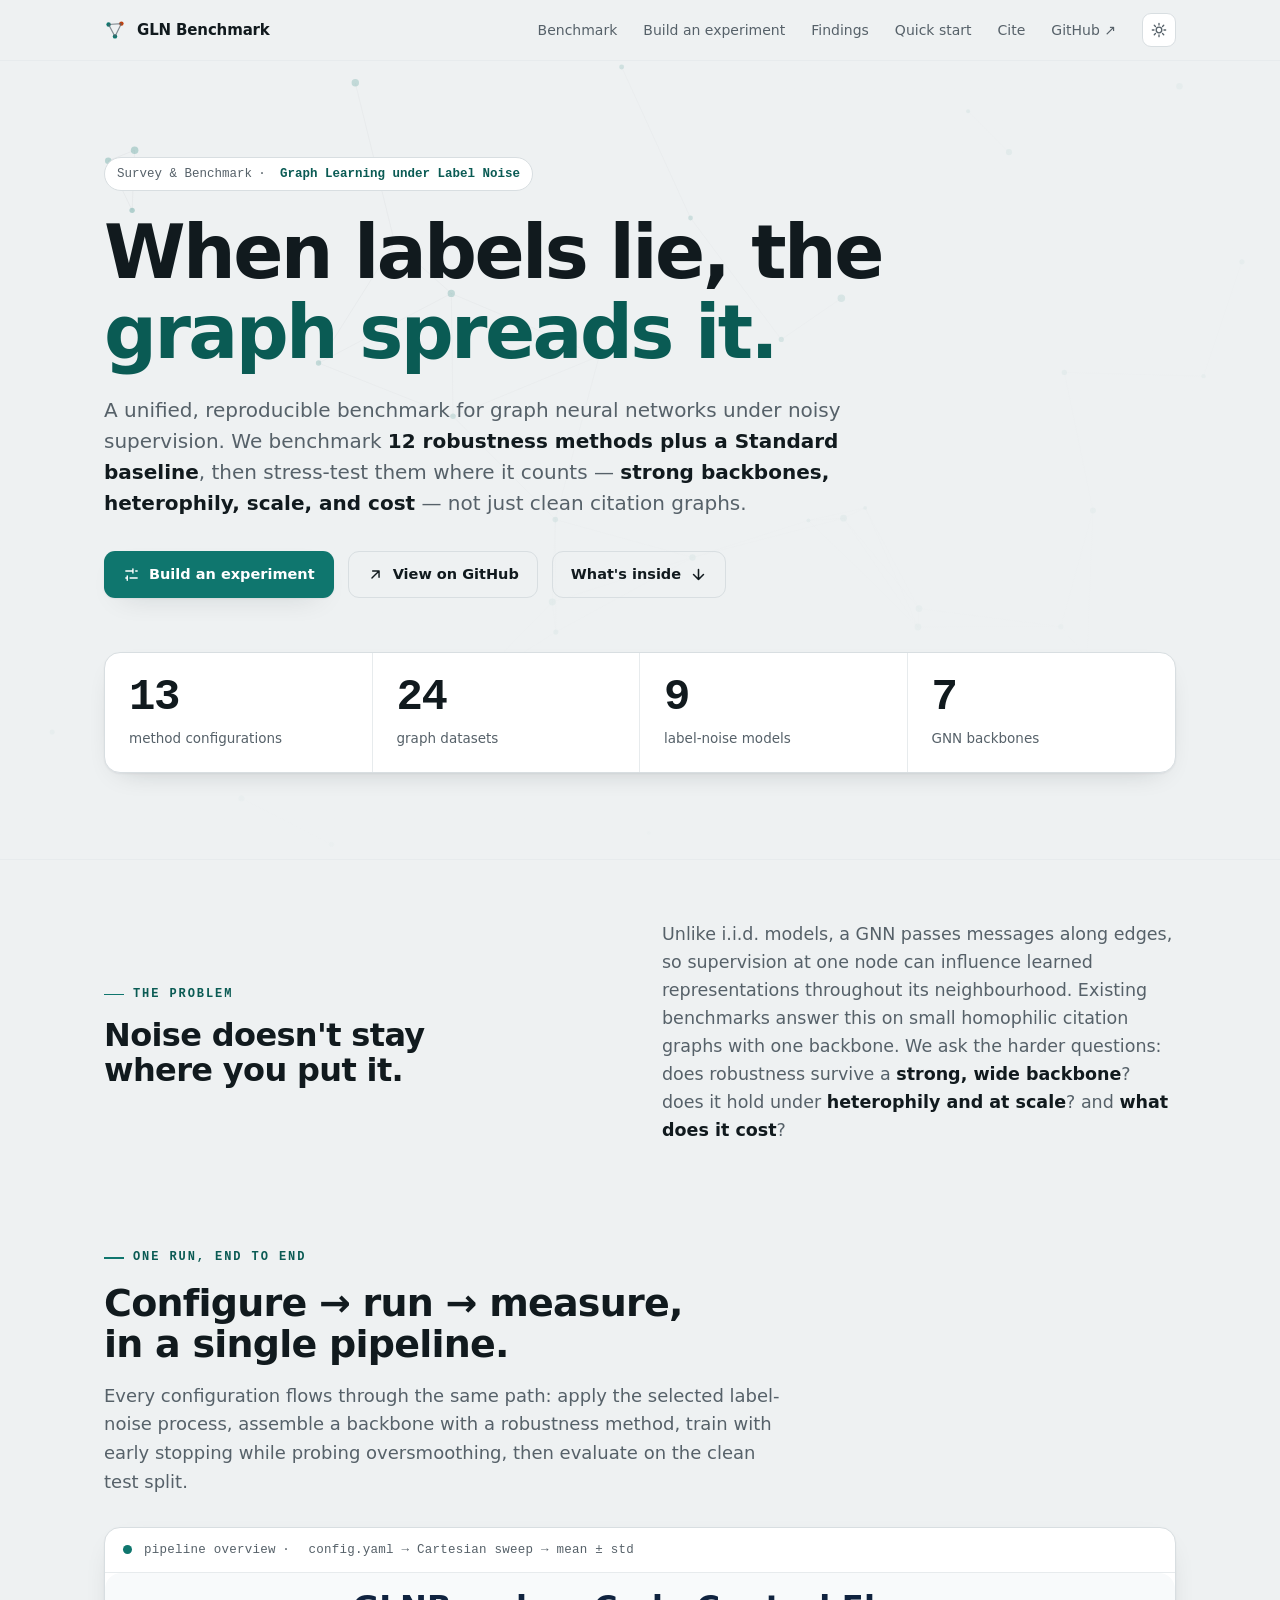
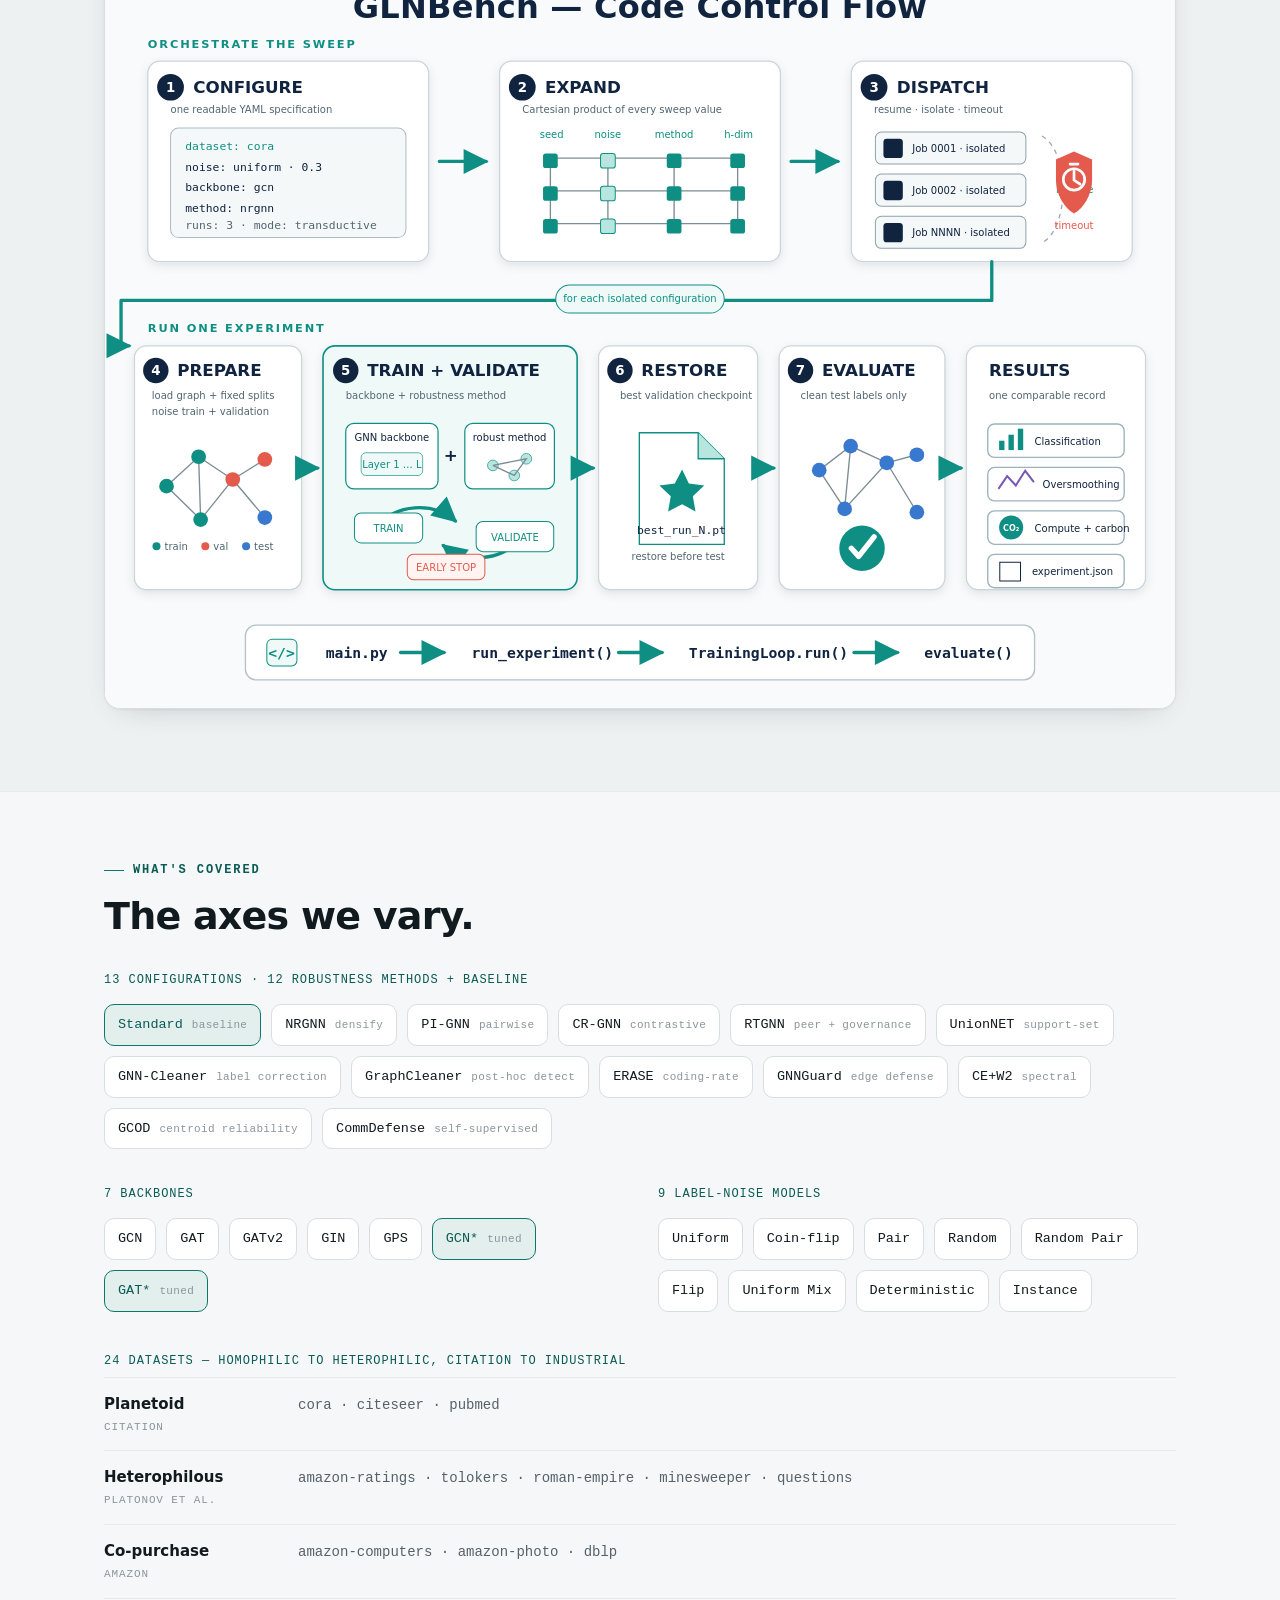
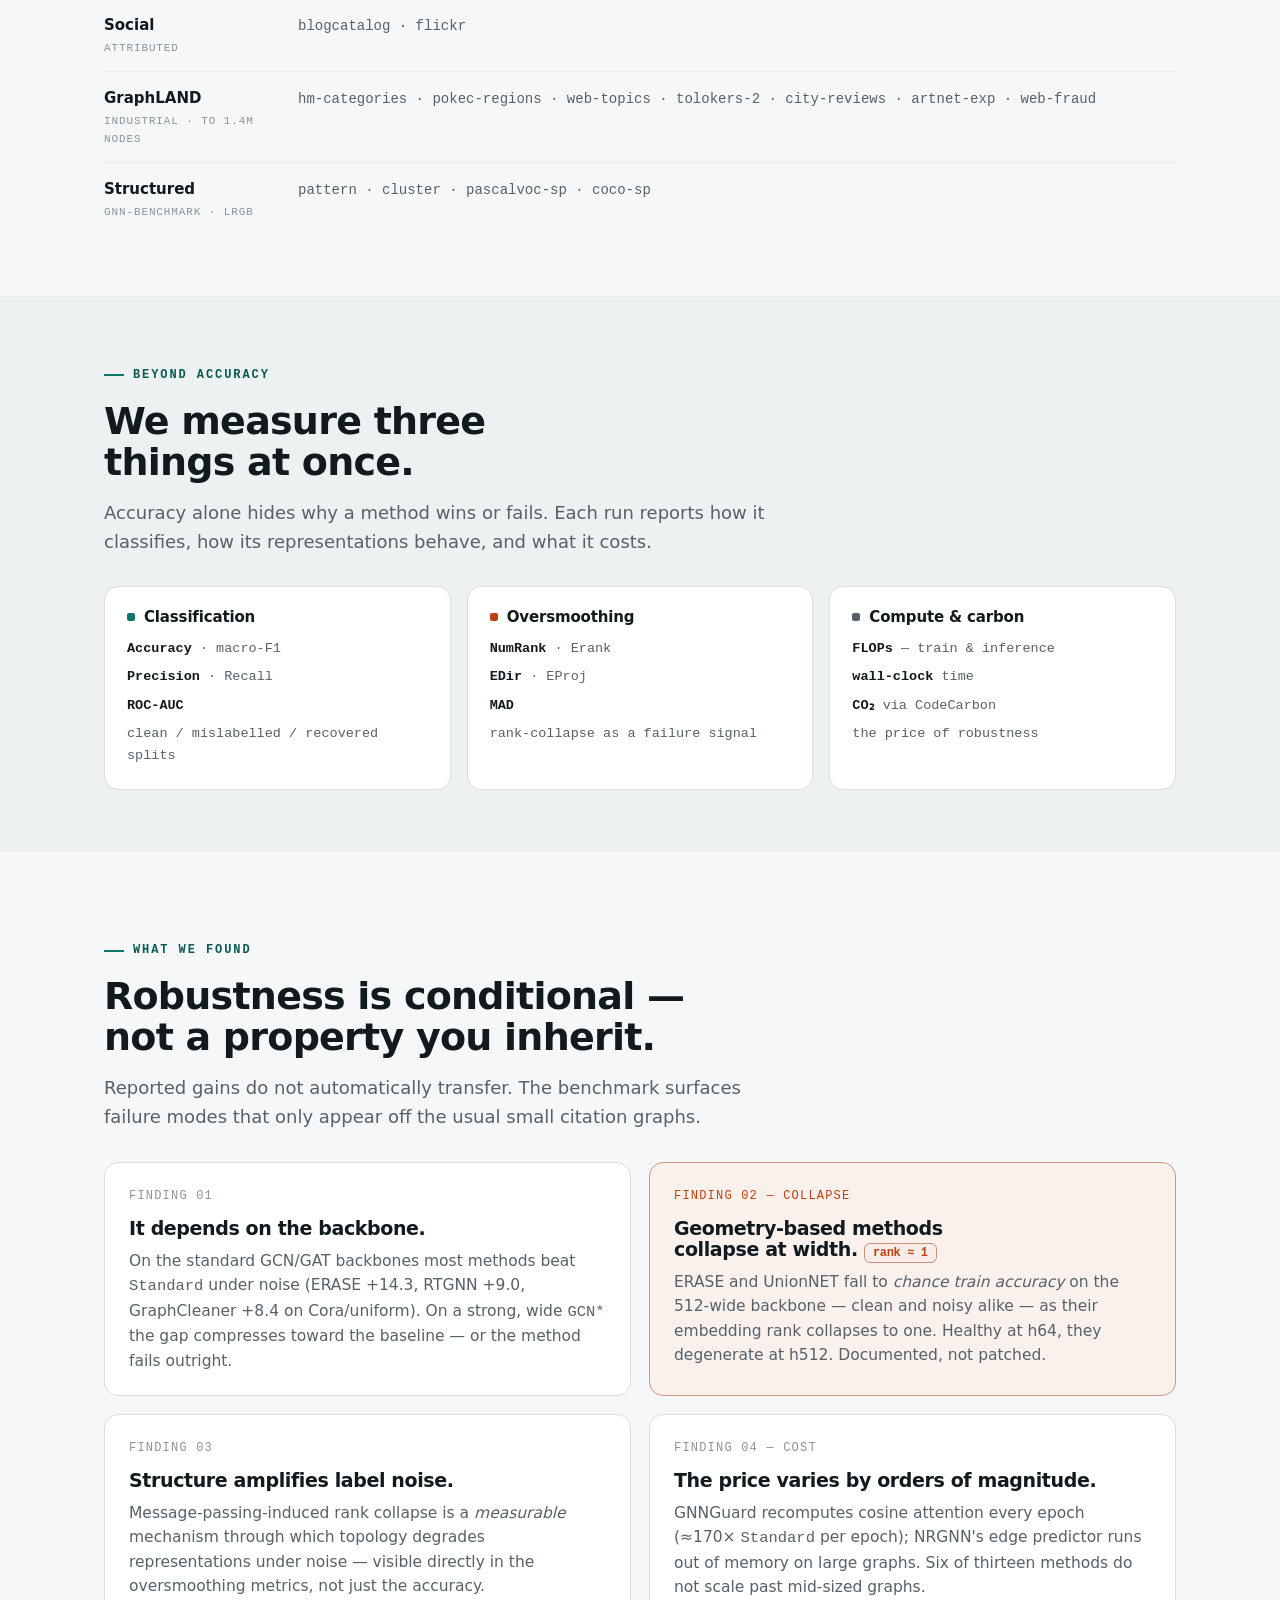
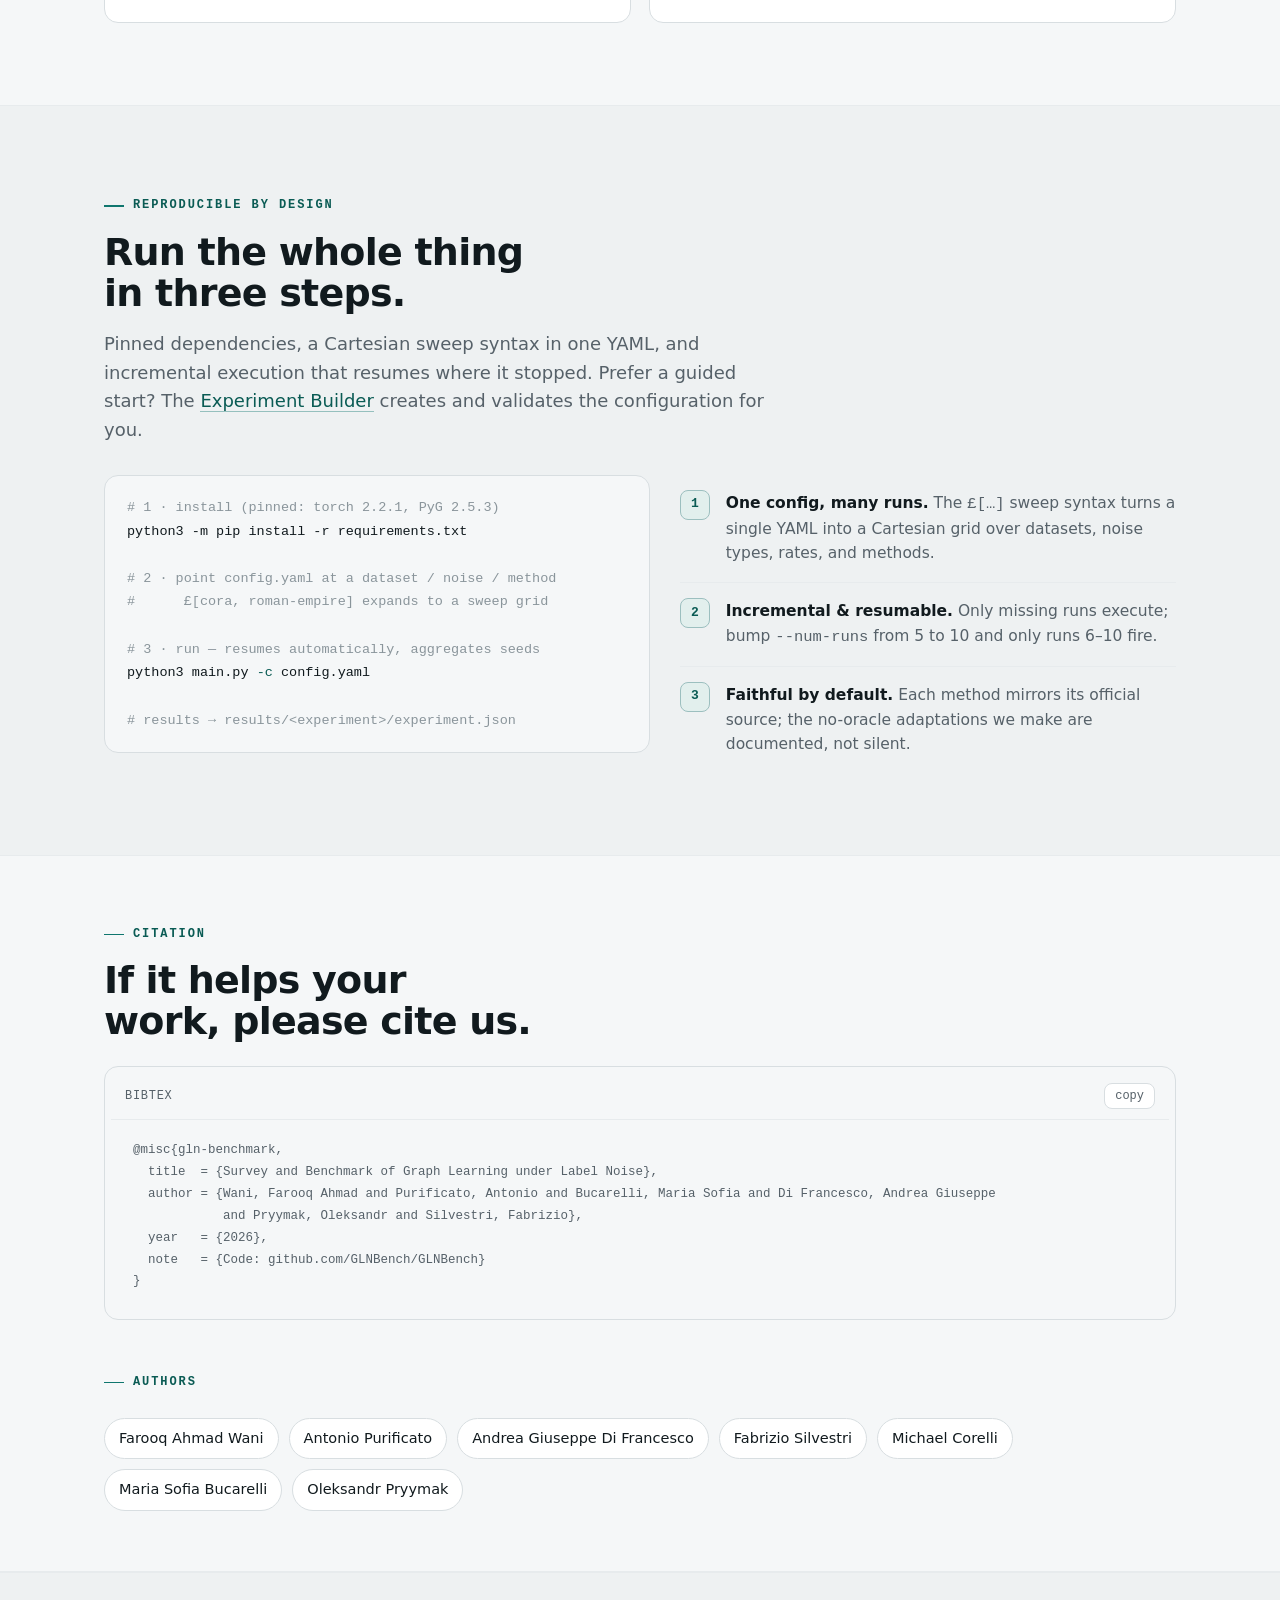
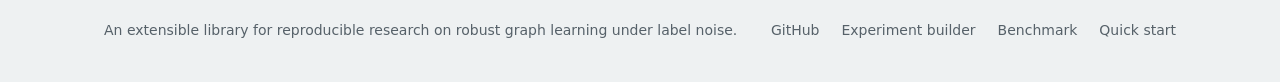
==== index.html @ 908957ce "Update BibTeX entry in citation section Removed some authors from the BibTeX entry in the citation." ====
<!doctype html>
<html lang="en">
<head>
<meta charset="utf-8">
<meta name="viewport" content="width=device-width, initial-scale=1">
<title>Benchmarking GNN Robustness under Label Noise</title>
<meta name="description" content="A unified benchmark of 13 method configurations across 24 datasets, 9 label-noise models, and 7 GNN backbones — measuring accuracy, oversmoothing, and compute.">
<meta name="referrer" content="no-referrer">
<meta http-equiv="Content-Security-Policy" content="default-src 'self'; img-src 'self' data:; style-src 'self' 'unsafe-inline'; script-src 'self' 'unsafe-inline'; connect-src 'none'; object-src 'none'; base-uri 'none'; form-action 'none'">
<meta property="og:type" content="website">
<meta property="og:title" content="Benchmarking GNN Robustness under Label Noise">
<meta property="og:description" content="A reproducible benchmark of 12 robustness methods plus a Standard baseline across 24 graph datasets, 9 label-noise models, and 7 GNN backbones.">
<style>
  :root{
    --paper:#eef1f2; --panel:#ffffff; --panel-2:#f5f7f8;
    --ink:#111a1e; --muted:#566169; --faint:#8a959b;
    --line:#d8dee1; --line-2:#e7ebed;
    --accent:#0f766e; --accent-ink:#0a5b54; --accent-wash:#e2efed;
    --collapse:#c0410f; --collapse-wash:#f6e6df;
    --shadow:0 1px 2px rgba(17,26,30,.05), 0 10px 30px -18px rgba(17,26,30,.30);
    --font-sans:system-ui,-apple-system,"Segoe UI",Roboto,Helvetica,Arial,sans-serif;
    --font-mono:ui-monospace,"SF Mono","JetBrains Mono","Cascadia Code",Menlo,Consolas,monospace;
    --wrap:1120px;
    color-scheme:light;
  }
  @media (prefers-color-scheme:dark){
    :root{
      --paper:#0a0f12; --panel:#111a1e; --panel-2:#0e161a;
      --ink:#e7eef1; --muted:#9aa7ad; --faint:#67757c;
      --line:#233036; --line-2:#1a252a;
      --accent:#31c4b3; --accent-ink:#5fd6c8; --accent-wash:#0f2a29;
      --collapse:#f0703a; --collapse-wash:#2c1710;
      --shadow:0 1px 2px rgba(0,0,0,.4), 0 18px 40px -22px rgba(0,0,0,.7);
      color-scheme:dark;
    }
  }
  :root[data-theme="light"]{
    --paper:#eef1f2; --panel:#ffffff; --panel-2:#f5f7f8;
    --ink:#111a1e; --muted:#566169; --faint:#8a959b;
    --line:#d8dee1; --line-2:#e7ebed;
    --accent:#0f766e; --accent-ink:#0a5b54; --accent-wash:#e2efed;
    --collapse:#c0410f; --collapse-wash:#f6e6df;
    --shadow:0 1px 2px rgba(17,26,30,.05), 0 10px 30px -18px rgba(17,26,30,.30);
    color-scheme:light;
  }
  :root[data-theme="dark"]{
    --paper:#0a0f12; --panel:#111a1e; --panel-2:#0e161a;
    --ink:#e7eef1; --muted:#9aa7ad; --faint:#67757c;
    --line:#233036; --line-2:#1a252a;
    --accent:#31c4b3; --accent-ink:#5fd6c8; --accent-wash:#0f2a29;
    --collapse:#f0703a; --collapse-wash:#2c1710;
    --shadow:0 1px 2px rgba(0,0,0,.4), 0 18px 40px -22px rgba(0,0,0,.7);
    color-scheme:dark;
  }

  *{box-sizing:border-box}
  html{scroll-behavior:smooth}
  body{
    margin:0; background:var(--paper); color:var(--ink);
    font-family:var(--font-sans); font-size:17px; line-height:1.6;
    -webkit-font-smoothing:antialiased; text-rendering:optimizeLegibility;
  }
  .wrap{max-width:var(--wrap); margin-inline:auto; padding-inline:24px}
  a{color:inherit}
  h1,h2,h3{margin:0; text-wrap:balance; letter-spacing:-.02em; font-weight:750; line-height:1.08}
  p{margin:0}

  .mono{font-family:var(--font-mono); font-variant-numeric:tabular-nums}
  .eyebrow{
    font-family:var(--font-mono); font-size:12px; letter-spacing:.16em;
    text-transform:uppercase; color:var(--accent-ink); font-weight:600;
    display:inline-flex; align-items:center; gap:9px;
  }
  .eyebrow::before{content:""; width:20px; height:1.5px; background:var(--accent); display:inline-block}

  /* ---- top bar ---- */
  header.bar{
    position:sticky; top:0; z-index:40; backdrop-filter:saturate(1.4) blur(10px);
    background:color-mix(in srgb, var(--paper) 82%, transparent);
    border-bottom:1px solid var(--line-2);
  }
  .bar .row{display:flex; align-items:center; justify-content:space-between; height:60px}
  .brand{display:flex; align-items:center; gap:11px; font-weight:700; letter-spacing:-.01em; font-size:15px}
  a.brand{text-decoration:none}
  .brand .glyph{width:22px; height:22px; flex:none}
  .navlinks{display:flex; gap:26px; align-items:center}
  .navlinks a{font-size:14px; color:var(--muted); text-decoration:none; transition:color .15s}
  .navlinks a:hover{color:var(--ink)}
  .toolbtn{
    appearance:none; border:1px solid var(--line); background:var(--panel); color:var(--muted);
    width:34px; height:34px; border-radius:9px; cursor:pointer; display:grid; place-items:center;
    transition:.15s;
  }
  .toolbtn:hover{color:var(--ink); border-color:var(--accent)}
  @media (max-width:760px){ .navlinks a:not(.gh){display:none} }

  .btn{
    display:inline-flex; align-items:center; gap:9px; text-decoration:none; cursor:pointer;
    font-size:14.5px; font-weight:600; padding:11px 18px; border-radius:11px; border:1px solid transparent;
    transition:transform .12s ease, box-shadow .15s ease, background .15s, border-color .15s;
  }
  .btn svg{width:17px; height:17px}
  .btn-primary{background:var(--accent); color:#fff; box-shadow:var(--shadow)}
  :root[data-theme="dark"] .btn-primary{color:#04100e}
  @media (prefers-color-scheme:dark){ .btn-primary{color:#04100e} }
  .btn-primary:hover{transform:translateY(-1px)}
  .btn-ghost{background:transparent; color:var(--ink); border-color:var(--line)}
  .btn-ghost:hover{border-color:var(--accent); color:var(--accent-ink)}

  /* ---- hero ---- */
  .hero{position:relative; overflow:hidden; border-bottom:1px solid var(--line-2)}
  #net{position:absolute; inset:0; width:100%; height:100%; z-index:0}
  .hero::after{ /* fade the graph behind text */
    content:""; position:absolute; inset:0; z-index:1; pointer-events:none;
    background:
      radial-gradient(120% 90% at 15% 20%, color-mix(in srgb,var(--paper) 30%, transparent) 0%, color-mix(in srgb,var(--paper) 88%, transparent) 55%, var(--paper) 100%);
  }
  .hero .wrap{position:relative; z-index:2; padding-top:96px; padding-bottom:86px}
  .tagpill{
    display:inline-flex; align-items:center; gap:8px; font-family:var(--font-mono); font-size:12.5px;
    color:var(--muted); background:var(--panel); border:1px solid var(--line); padding:6px 12px; border-radius:999px;
  }
  .tagpill b{color:var(--accent-ink); font-weight:600}
  h1.title{
    font-size:clamp(38px,6.4vw,74px); font-weight:800; letter-spacing:-.035em; margin:22px 0 0;
    max-width:16ch;
  }
  h1.title .u{color:var(--accent-ink)}
  .lede{margin-top:22px; font-size:clamp(17px,2.1vw,20px); color:var(--muted); max-width:60ch; line-height:1.55}
  .lede b{color:var(--ink); font-weight:600}
  .cta{display:flex; gap:14px; margin-top:32px; flex-wrap:wrap}

  /* ---- stat strip ---- */
  .stats{
    margin-top:54px; display:grid; grid-template-columns:repeat(4,1fr);
    border:1px solid var(--line); border-radius:16px; background:var(--panel); overflow:hidden;
    box-shadow:var(--shadow);
  }
  .stat{padding:22px 24px; border-right:1px solid var(--line-2)}
  .stat:last-child{border-right:0}
  .stat .n{font-family:var(--font-mono); font-variant-numeric:tabular-nums; font-size:clamp(30px,4vw,44px); font-weight:700; letter-spacing:-.03em; line-height:1}
  .stat .l{margin-top:9px; font-size:13.5px; color:var(--muted)}
  @media (max-width:720px){ .stats{grid-template-columns:repeat(2,1fr)} .stat:nth-child(2){border-right:0} .stat:nth-child(1),.stat:nth-child(2){border-bottom:1px solid var(--line-2)} }

  /* ---- sections ---- */
  section{padding:82px 0}
  section.tight{padding:60px 0}
  .sechead{max-width:64ch}
  .sechead h2{font-size:clamp(26px,3.4vw,38px); margin-top:16px}
  .sechead p{margin-top:16px; color:var(--muted); font-size:18px; max-width:60ch}
  .divider{height:1px; background:var(--line-2)}

  /* generic panel + grids */
  .grid{display:grid; gap:16px}
  .g-2{grid-template-columns:repeat(2,1fr)}
  .g-3{grid-template-columns:repeat(3,1fr)}
  .g-4{grid-template-columns:repeat(4,1fr)}
  @media (max-width:900px){ .g-3,.g-4{grid-template-columns:repeat(2,1fr)} }
  @media (max-width:560px){ .g-2,.g-3,.g-4{grid-template-columns:1fr} }

  .panel{background:var(--panel); border:1px solid var(--line); border-radius:14px; padding:22px}
  .panel h3{font-size:17px; letter-spacing:-.01em}
  .panel p{color:var(--muted); font-size:15px; margin-top:8px; line-height:1.55}
  .panel .kist{font-family:var(--font-mono); font-size:12px; color:var(--accent-ink); text-transform:uppercase; letter-spacing:.08em}

  /* method / token chips */
  .chips{display:flex; flex-wrap:wrap; gap:10px}
  .chip{
    font-family:var(--font-mono); font-size:13.5px; color:var(--ink);
    background:var(--panel); border:1px solid var(--line); border-radius:10px; padding:9px 13px;
    display:inline-flex; align-items:baseline; gap:9px;
  }
  .chip small{color:var(--faint); font-size:11px; letter-spacing:.03em}
  .chip.base{border-color:var(--accent); color:var(--accent-ink); background:var(--accent-wash)}

  /* pipeline figure */
  .figframe{
    margin-top:30px; border:1px solid var(--line); border-radius:16px; overflow:hidden; background:var(--panel);
    box-shadow:var(--shadow);
  }
  .figframe .cap{
    display:flex; gap:12px; align-items:center; padding:12px 18px; border-bottom:1px solid var(--line-2);
    font-family:var(--font-mono); font-size:12.5px; color:var(--muted); letter-spacing:.02em;
  }
  .figframe .dot{width:9px;height:9px;border-radius:50%;background:var(--accent);flex:none}
  .figframe .diagram-scroll{overflow-x:auto}
  .figframe picture{display:block}
  .figframe img{display:block; width:100%; height:auto; background:#fff}
  @media (max-width:760px){ .figframe .diagram-scroll picture{min-width:900px} }

  /* findings */
  .find{display:grid; grid-template-columns:repeat(2,1fr); gap:18px}
  @media (max-width:820px){ .find{grid-template-columns:1fr} }
  .finding{position:relative; background:var(--panel); border:1px solid var(--line); border-radius:14px; padding:24px 24px 22px}
  .finding .fx{font-family:var(--font-mono); font-size:12px; letter-spacing:.1em; color:var(--faint); text-transform:uppercase}
  .finding h3{margin-top:12px; font-size:19px}
  .finding p{margin-top:10px; color:var(--muted); font-size:15.5px; line-height:1.58}
  .finding.crit{border-color:color-mix(in srgb,var(--collapse) 45%, var(--line)); background:color-mix(in srgb,var(--collapse-wash) 55%, var(--panel))}
  .finding.crit .fx{color:var(--collapse)}
  .tagx{font-family:var(--font-mono); font-size:12px; color:var(--collapse); border:1px solid color-mix(in srgb,var(--collapse) 50%, var(--line)); padding:2px 8px; border-radius:6px; background:color-mix(in srgb,var(--collapse-wash) 40%, transparent)}

  /* datasets table-ish */
  .dsrow{display:grid; grid-template-columns:180px 1fr; gap:14px; padding:14px 0; border-top:1px solid var(--line-2); align-items:baseline}
  .dsrow:first-child{border-top:0}
  .dsrow .fam{font-weight:650; font-size:15px}
  .dsrow .fam span{display:block; font-family:var(--font-mono); font-size:11px; color:var(--faint); text-transform:uppercase; letter-spacing:.08em; margin-top:3px; font-weight:400}
  @media (max-width:620px){ .dsrow{grid-template-columns:1fr; gap:8px} }

  /* code / quick start */
  .startgrid{display:grid; grid-template-columns:1.1fr 1fr; gap:30px; align-items:start}
  @media (max-width:860px){ .startgrid{grid-template-columns:1fr} }
  pre{
    margin:0; background:var(--panel-2); border:1px solid var(--line); border-radius:14px; padding:20px 22px;
    overflow-x:auto; font-family:var(--font-mono); font-size:13.5px; line-height:1.75; color:var(--ink);
  }
  pre .c{color:var(--faint)}
  pre .p{color:var(--accent-ink)}
  .steps{list-style:none; margin:0; padding:0; counter-reset:s}
  .steps li{counter-increment:s; padding:16px 0 16px 46px; position:relative; border-top:1px solid var(--line-2); color:var(--muted); font-size:15.5px}
  .steps li:first-child{border-top:0}
  .steps li b{color:var(--ink); font-weight:650}
  .steps li::before{
    content:counter(s); position:absolute; left:0; top:15px; width:28px; height:28px; border-radius:8px;
    display:grid; place-items:center; font-family:var(--font-mono); font-size:13px; font-weight:600;
    color:var(--accent-ink); background:var(--accent-wash); border:1px solid color-mix(in srgb,var(--accent) 30%, var(--line));
  }

  /* metrics columns */
  .metcol h3{font-size:15px; display:flex; align-items:center; gap:9px}
  .metcol h3::before{content:""; width:8px; height:8px; border-radius:2px; background:var(--accent)}
  .metcol.b h3::before{background:var(--collapse)}
  .metcol.c h3::before{background:var(--muted)}
  .metcol ul{list-style:none; margin:12px 0 0; padding:0; display:flex; flex-direction:column; gap:7px}
  .metcol li{font-family:var(--font-mono); font-size:13.5px; color:var(--muted)}
  .metcol li b{color:var(--ink); font-weight:600}

  /* citation */
  .cite{background:var(--panel-2); border:1px solid var(--line); border-radius:14px; padding:6px 6px 6px 6px}
  .cite .top{display:flex; justify-content:space-between; align-items:center; padding:10px 14px}
  .cite .top span{font-family:var(--font-mono); font-size:12px; color:var(--muted); letter-spacing:.06em; text-transform:uppercase}
  .cite pre{border:0; border-top:1px solid var(--line-2); border-radius:0 0 10px 10px; background:transparent; font-size:12.5px; color:var(--muted)}
  .copybtn{appearance:none; border:1px solid var(--line); background:var(--panel); color:var(--muted); font-size:12px; font-family:var(--font-mono); padding:5px 10px; border-radius:8px; cursor:pointer}
  .copybtn:hover{color:var(--accent-ink); border-color:var(--accent)}

  /* authors + footer */
  .authors{display:flex; flex-wrap:wrap; gap:10px 10px; margin-top:26px}
  .author{font-size:14.5px; color:var(--ink); background:var(--panel); border:1px solid var(--line); padding:8px 14px; border-radius:999px}
  footer{border-top:1px solid var(--line-2); padding:46px 0; color:var(--muted); font-size:14px}
  footer .row{display:flex; justify-content:space-between; align-items:center; flex-wrap:wrap; gap:16px}
  footer a{color:var(--muted); text-decoration:none}
  footer a:hover{color:var(--accent-ink)}

  a.link{color:var(--accent-ink); text-decoration:none; border-bottom:1px solid color-mix(in srgb,var(--accent) 40%, transparent)}
  a.link:hover{border-bottom-color:var(--accent)}

  .skip-link{position:fixed; top:8px; left:8px; z-index:100; padding:9px 13px; border-radius:8px; background:var(--panel); color:var(--ink); border:1px solid var(--accent); transform:translateY(-160%)}
  .skip-link:focus{transform:translateY(0)}
  :focus-visible{outline:2px solid var(--accent); outline-offset:3px; border-radius:6px}
  @media (prefers-reduced-motion:reduce){ *{scroll-behavior:auto !important; transition-duration:.01ms !important} }
</style>
</head>
<body>

<a class="skip-link" href="#main-content">Skip to main content</a>
<header class="bar">
  <div class="wrap row">
    <a class="brand" href="#main-content" aria-label="GLN Benchmark home">
      <svg class="glyph" viewBox="0 0 24 24" fill="none" aria-hidden="true">
        <circle cx="5" cy="6" r="2.4" fill="var(--accent)"/>
        <circle cx="19" cy="5" r="2.4" fill="var(--collapse)"/>
        <circle cx="12" cy="19" r="2.4" fill="var(--accent)"/>
        <path d="M5 6 L12 19 M19 5 L12 19 M5 6 L19 5" stroke="var(--muted)" stroke-width="1.3" opacity=".7"/>
      </svg>
      GLN&nbsp;Benchmark
    </a>
    <nav class="navlinks" aria-label="Primary navigation">
      <a href="#benchmark">Benchmark</a>
      <a href="builder.html">Build an experiment</a>
      <a href="#findings">Findings</a>
      <a href="#start">Quick start</a>
      <a href="#cite">Cite</a>
      <a class="gh" href="https://github.com/GLNBench/GLNBench">GitHub&nbsp;&#8599;</a>
      <button class="toolbtn" id="themeToggle" type="button" aria-label="Toggle color theme" aria-pressed="false" title="Toggle theme">
        <svg width="16" height="16" viewBox="0 0 24 24" fill="none" stroke="currentColor" stroke-width="2" stroke-linecap="round"><circle cx="12" cy="12" r="4.2"/><path d="M12 2v2.5M12 19.5V22M2 12h2.5M19.5 12H22M4.9 4.9l1.8 1.8M17.3 17.3l1.8 1.8M19.1 4.9l-1.8 1.8M6.7 17.3l-1.8 1.8"/></svg>
      </button>
    </nav>
  </div>
</header>

<main id="main-content">
<div class="hero">
  <canvas id="net" aria-hidden="true"></canvas>
  <div class="wrap">
    <span class="tagpill">Survey&nbsp;&amp;&nbsp;Benchmark&ensp;·&ensp;<b>Graph Learning under Label Noise</b></span>
    <h1 class="title">When labels lie, the <span class="u">graph spreads it.</span></h1>
    <p class="lede">A unified, reproducible benchmark for graph neural networks under noisy supervision. We benchmark <b>12 robustness methods plus a Standard baseline</b>, then stress-test them where it counts — <b>strong backbones, heterophily, scale, and cost</b> — not just clean citation graphs.</p>
    <div class="cta">
      <a class="btn btn-primary" href="builder.html">
        <svg viewBox="0 0 24 24" fill="none" stroke="currentColor" stroke-width="2" stroke-linecap="round" stroke-linejoin="round" aria-hidden="true"><path d="M4 7h10M18 7h2M4 17h2M10 17h10M14 4v6M6 14v6"/></svg>
        Build an experiment
      </a>
      <a class="btn btn-ghost" href="https://github.com/GLNBench/GLNBench">
        <svg viewBox="0 0 24 24" fill="none" stroke="currentColor" stroke-width="2" stroke-linecap="round" stroke-linejoin="round" aria-hidden="true"><path d="M7 17 17 7M8 7h9v9"/></svg>
        View on GitHub
      </a>
      <a class="btn btn-ghost" href="#benchmark">
        What's inside
        <svg viewBox="0 0 24 24" fill="none" stroke="currentColor" stroke-width="2.2" stroke-linecap="round" stroke-linejoin="round"><path d="M12 5v14M5 12l7 7 7-7"/></svg>
      </a>
    </div>

    <div class="stats" role="list">
      <div class="stat" role="listitem"><div class="n">13</div><div class="l">method configurations</div></div>
      <div class="stat" role="listitem"><div class="n">24</div><div class="l">graph datasets</div></div>
      <div class="stat" role="listitem"><div class="n">9</div><div class="l">label-noise models</div></div>
      <div class="stat" role="listitem"><div class="n">7</div><div class="l">GNN backbones</div></div>
    </div>
  </div>
</div>

<!-- THESIS -->
<section class="tight">
  <div class="wrap">
    <div class="grid g-2" style="align-items:center; gap:44px">
      <div>
        <span class="eyebrow">The problem</span>
        <h2 style="font-size:clamp(24px,3vw,32px); margin-top:14px; max-width:16ch">Noise doesn't stay where you put it.</h2>
      </div>
      <p style="color:var(--muted); font-size:17.5px; line-height:1.6">
        Unlike i.i.d. models, a GNN passes messages along edges, so supervision at one node can influence learned representations throughout its neighbourhood. Existing benchmarks answer this on small homophilic citation graphs with one backbone. We ask the harder questions: does robustness survive a <b style="color:var(--ink)">strong, wide backbone</b>? does it hold under <b style="color:var(--ink)">heterophily and at scale</b>? and <b style="color:var(--ink)">what does it cost</b>?
      </p>
    </div>
  </div>
</section>

<!-- PIPELINE -->
<section id="benchmark" style="padding-top:36px">
  <div class="wrap">
    <span class="eyebrow">One run, end to end</span>
    <div class="sechead"><h2>Configure → run → measure, in a single pipeline.</h2>
    <p>Every configuration flows through the same path: apply the selected label-noise process, assemble a backbone with a robustness method, train with early stopping while probing oversmoothing, then evaluate on the clean test split.</p></div>
    <div class="figframe">
      <div class="cap"><span class="dot"></span> pipeline overview&ensp;·&ensp;<span class="mono">config.yaml → Cartesian sweep → mean ± std</span></div>
      <div class="diagram-scroll" role="region" aria-label="Scrollable pipeline diagram" tabindex="0">
        <picture>
          <source srcset="teaser-control-flow.svg" type="image/svg+xml">
          <img src="teaser-control-flow.webp" width="1600" height="1100" loading="lazy" decoding="async" alt="GLNBench two-row code control flow: config.yaml expands into isolated runs; each run loads graph splits, adds train and validation label noise, combines a GNN backbone with a robustness method, trains with validation and early stopping, restores the best checkpoint, evaluates on clean test labels, and writes classification, oversmoothing, compute, carbon, and JSON results.">
        </picture>
      </div>
    </div>
  </div>
</section>

<!-- WHAT'S BENCHMARKED -->
<section class="tight" style="background:var(--panel-2); border-block:1px solid var(--line-2)">
  <div class="wrap">
    <span class="eyebrow">What's covered</span>
    <div class="sechead"><h2>The axes we vary.</h2></div>

    <div style="margin-top:34px"><div class="kist" style="font-family:var(--font-mono);font-size:12px;letter-spacing:.08em;text-transform:uppercase;color:var(--accent-ink);margin-bottom:14px">13 configurations · 12 robustness methods + baseline</div>
    <div class="chips">
      <span class="chip base">Standard <small>baseline</small></span>
      <span class="chip">NRGNN <small>densify</small></span>
      <span class="chip">PI-GNN <small>pairwise</small></span>
      <span class="chip">CR-GNN <small>contrastive</small></span>
      <span class="chip">RTGNN <small>peer + governance</small></span>
      <span class="chip">UnionNET <small>support-set</small></span>
      <span class="chip">GNN-Cleaner <small>label correction</small></span>
      <span class="chip">GraphCleaner <small>post-hoc detect</small></span>
      <span class="chip">ERASE <small>coding-rate</small></span>
      <span class="chip">GNNGuard <small>edge defense</small></span>
      <span class="chip">CE+W2 <small>spectral</small></span>
      <span class="chip">GCOD <small>centroid reliability</small></span>
      <span class="chip">CommDefense <small>self-supervised</small></span>
    </div></div>

    <div class="grid g-2" style="margin-top:36px; gap:36px">
      <div><div class="kist" style="font-family:var(--font-mono);font-size:12px;letter-spacing:.08em;text-transform:uppercase;color:var(--accent-ink);margin-bottom:14px">7 backbones</div>
        <div class="chips">
          <span class="chip">GCN</span><span class="chip">GAT</span><span class="chip">GATv2</span>
          <span class="chip">GIN</span><span class="chip">GPS</span>
          <span class="chip base">GCN* <small>tuned</small></span><span class="chip base">GAT* <small>tuned</small></span>
        </div>
      </div>
      <div><div class="kist" style="font-family:var(--font-mono);font-size:12px;letter-spacing:.08em;text-transform:uppercase;color:var(--accent-ink);margin-bottom:14px">9 label-noise models</div>
        <div class="chips">
          <span class="chip">Uniform</span><span class="chip">Coin-flip</span><span class="chip">Pair</span>
          <span class="chip">Random</span><span class="chip">Random&nbsp;Pair</span><span class="chip">Flip</span>
          <span class="chip">Uniform&nbsp;Mix</span><span class="chip">Deterministic</span><span class="chip">Instance</span>
        </div>
      </div>
    </div>

    <div style="margin-top:40px">
      <div class="kist" style="font-family:var(--font-mono);font-size:12px;letter-spacing:.08em;text-transform:uppercase;color:var(--accent-ink);margin-bottom:6px">24 datasets — homophilic to heterophilic, citation to industrial</div>
      <div class="dsrow"><div class="fam">Planetoid <span>citation</span></div><div class="mono" style="color:var(--muted);font-size:14px">cora · citeseer · pubmed</div></div>
      <div class="dsrow"><div class="fam">Heterophilous <span>platonov et&nbsp;al.</span></div><div class="mono" style="color:var(--muted);font-size:14px">amazon-ratings · tolokers · roman-empire · minesweeper · questions</div></div>
      <div class="dsrow"><div class="fam">Co-purchase <span>amazon</span></div><div class="mono" style="color:var(--muted);font-size:14px">amazon-computers · amazon-photo · dblp</div></div>
      <div class="dsrow"><div class="fam">Social <span>attributed</span></div><div class="mono" style="color:var(--muted);font-size:14px">blogcatalog · flickr</div></div>
      <div class="dsrow"><div class="fam">GraphLAND <span>industrial · to 1.4M nodes</span></div><div class="mono" style="color:var(--muted);font-size:14px">hm-categories · pokec-regions · web-topics · tolokers-2 · city-reviews · artnet-exp · web-fraud</div></div>
      <div class="dsrow"><div class="fam">Structured <span>gnn-benchmark · lrgb</span></div><div class="mono" style="color:var(--muted);font-size:14px">pattern · cluster · pascalvoc-sp · coco-sp</div></div>
    </div>
  </div>
</section>

<!-- METRICS -->
<section class="tight">
  <div class="wrap">
    <span class="eyebrow">Beyond accuracy</span>
    <div class="sechead"><h2>We measure three things at once.</h2>
    <p>Accuracy alone hides why a method wins or fails. Each run reports how it classifies, how its representations behave, and what it costs.</p></div>
    <div class="grid g-3" style="margin-top:30px">
      <div class="panel metcol"><h3>Classification</h3><ul>
        <li><b>Accuracy</b> · macro-F1</li><li><b>Precision</b> · Recall</li><li><b>ROC-AUC</b></li>
        <li>clean / mislabelled / recovered splits</li></ul></div>
      <div class="panel metcol b"><h3>Oversmoothing</h3><ul>
        <li><b>NumRank</b> · Erank</li><li><b>EDir</b> · EProj</li><li><b>MAD</b></li>
        <li>rank-collapse as a failure signal</li></ul></div>
      <div class="panel metcol c"><h3>Compute &amp; carbon</h3><ul>
        <li><b>FLOPs</b> — train &amp; inference</li><li><b>wall-clock</b> time</li><li><b>CO&#8322;</b> via CodeCarbon</li>
        <li>the price of robustness</li></ul></div>
    </div>
  </div>
</section>

<!-- FINDINGS -->
<section id="findings" style="background:var(--panel-2); border-block:1px solid var(--line-2)">
  <div class="wrap">
    <span class="eyebrow">What we found</span>
    <div class="sechead"><h2>Robustness is conditional — not a property you inherit.</h2>
    <p>Reported gains do not automatically transfer. The benchmark surfaces failure modes that only appear off the usual small citation graphs.</p></div>
    <div class="find" style="margin-top:30px">
      <div class="finding"><div class="fx">Finding 01</div><h3>It depends on the backbone.</h3><p>On the standard GCN/GAT backbones most methods beat <span class="mono">Standard</span> under noise (ERASE&nbsp;+14.3, RTGNN&nbsp;+9.0, GraphCleaner&nbsp;+8.4 on Cora/uniform). On a strong, wide <span class="mono">GCN*</span> the gap compresses toward the baseline — or the method fails outright.</p></div>
      <div class="finding crit"><div class="fx">Finding 02 — collapse</div><h3>Geometry-based methods collapse at width. <span class="tagx">rank&nbsp;≈&nbsp;1</span></h3><p>ERASE and UnionNET fall to <em>chance train accuracy</em> on the 512-wide backbone — clean and noisy alike — as their embedding rank collapses to one. Healthy at h64, they degenerate at h512. Documented, not patched.</p></div>
      <div class="finding"><div class="fx">Finding 03</div><h3>Structure amplifies label noise.</h3><p>Message-passing-induced rank collapse is a <em>measurable</em> mechanism through which topology degrades representations under noise — visible directly in the oversmoothing metrics, not just the accuracy.</p></div>
      <div class="finding"><div class="fx">Finding 04 — cost</div><h3>The price varies by orders of magnitude.</h3><p>GNNGuard recomputes cosine attention every epoch (&#8776;170&#215; <span class="mono">Standard</span> per epoch); NRGNN's edge predictor runs out of memory on large graphs. Six of thirteen methods do not scale past mid-sized graphs.</p></div>
    </div>
  </div>
</section>

<!-- QUICK START -->
<section id="start">
  <div class="wrap">
    <span class="eyebrow">Reproducible by design</span>
    <div class="sechead"><h2>Run the whole thing in three steps.</h2>
    <p>Pinned dependencies, a Cartesian sweep syntax in one YAML, and incremental execution that resumes where it stopped. Prefer a guided start? The <a class="link" href="builder.html">Experiment Builder</a> creates and validates the configuration for you.</p></div>
    <div class="startgrid" style="margin-top:30px">
      <div>
        <pre><span class="c"># 1 · install (pinned: torch 2.2.1, PyG 2.5.3)</span>
python3 -m pip install -r requirements.txt

<span class="c"># 2 · point config.yaml at a dataset / noise / method</span>
<span class="c">#      £[cora, roman-empire] expands to a sweep grid</span>

<span class="c"># 3 · run — resumes automatically, aggregates seeds</span>
python3 main.py <span class="p">-c</span> config.yaml

<span class="c"># results → results/&lt;experiment&gt;/experiment.json</span></pre>
      </div>
      <ol class="steps">
        <li><b>One config, many runs.</b> The <span class="mono">£[…]</span> sweep syntax turns a single YAML into a Cartesian grid over datasets, noise types, rates, and methods.</li>
        <li><b>Incremental &amp; resumable.</b> Only missing runs execute; bump <span class="mono">--num-runs</span> from 5 to 10 and only runs 6–10 fire.</li>
        <li><b>Faithful by default.</b> Each method mirrors its official source; the no-oracle adaptations we make are documented, not silent.</li>
      </ol>
    </div>
  </div>
</section>

<!-- CITE -->
<section id="cite" class="tight" style="background:var(--panel-2); border-block:1px solid var(--line-2)">
  <div class="wrap">
    <span class="eyebrow">Citation</span>
    <div class="sechead"><h2>If it helps your work, please cite us.</h2></div>
    <div class="cite" style="margin-top:24px">
      <div class="top"><span>bibtex</span><button class="copybtn" id="copyCite" type="button" aria-live="polite">copy</button></div>
      <pre id="citeText">@misc{gln-benchmark,
  title  = {Survey and Benchmark of Graph Learning under Label Noise},
  author = {Wani, Farooq Ahmad and Purificato, Antonio and Bucarelli, Maria Sofia and Di Francesco, Andrea Giuseppe
            and Pryymak, Oleksandr and Silvestri, Fabrizio},
  year   = {2026},
  note   = {Code: github.com/GLNBench/GLNBench}
}</pre>
    </div>

    <div style="margin-top:44px">
      <span class="eyebrow">Authors</span>
      <div class="authors">
        <span class="author">Farooq Ahmad Wani</span>
        <span class="author">Antonio Purificato</span>
        <span class="author">Andrea Giuseppe Di Francesco</span>
        <span class="author">Fabrizio Silvestri</span>
        <span class="author">Michael Corelli</span>
        <span class="author">Maria Sofia Bucarelli</span>
        <span class="author">Oleksandr Pryymak</span>
      </div>
    </div>
  </div>
</section>
</main>

<footer>
  <div class="wrap row">
    <div>An extensible library for reproducible research on robust graph learning under label noise.</div>
    <div style="display:flex; gap:22px">
      <a href="https://github.com/GLNBench/GLNBench">GitHub</a>
      <a href="builder.html">Experiment builder</a>
      <a href="#benchmark">Benchmark</a>
      <a href="#start">Quick start</a>
    </div>
  </div>
</footer>

<script>
(function(){
  // ---- theme toggle (respects OS, overrides both ways) ----
  var root = document.documentElement, btn = document.getElementById('themeToggle');
  try {
    var savedTheme = localStorage.getItem('glnbench-theme');
    if(savedTheme === 'light' || savedTheme === 'dark') root.setAttribute('data-theme', savedTheme);
  } catch(e) {}
  function updateThemeButton(){
    if(!btn) return;
    var dark = root.getAttribute('data-theme') === 'dark' || (!root.hasAttribute('data-theme') && matchMedia('(prefers-color-scheme:dark)').matches);
    btn.setAttribute('aria-pressed', dark ? 'true' : 'false');
    btn.setAttribute('aria-label', dark ? 'Switch to light theme' : 'Switch to dark theme');
  }
  updateThemeButton();
  btn && btn.addEventListener('click', function(){
    var cur = root.getAttribute('data-theme');
    if(!cur){ cur = matchMedia('(prefers-color-scheme:dark)').matches ? 'dark' : 'light'; }
    var next = cur === 'dark' ? 'light' : 'dark';
    root.setAttribute('data-theme', next);
    try { localStorage.setItem('glnbench-theme', next); } catch(e) {}
    updateThemeButton();
  });

  // ---- copy citation ----
  var cb = document.getElementById('copyCite');
  cb && cb.addEventListener('click', function(){
    var t = document.getElementById('citeText').innerText;
    navigator.clipboard && navigator.clipboard.writeText(t).then(function(){
      cb.textContent='copied'; setTimeout(function(){cb.textContent='copy';}, 1400);
    });
  });

  // ---- hero graph: label noise propagating through message-passing ----
  var canvas = document.getElementById('net');
  if(!canvas) return;
  var reduce = matchMedia('(prefers-reduced-motion:reduce)').matches;
  var ctx = canvas.getContext('2d'), W=0, H=0, DPR=Math.min(devicePixelRatio||1, 2);
  var nodes=[], edges=[], t=0;

  function css(v){ return getComputedStyle(root).getPropertyValue(v).trim(); }

  function build(){
    var host = canvas.parentElement;
    W = host.clientWidth; H = host.clientHeight;
    canvas.width = W*DPR; canvas.height = H*DPR; ctx.setTransform(DPR,0,0,DPR,0,0);
    nodes=[]; edges=[];
    var N = Math.max(26, Math.min(60, Math.round(W*H/26000)));
    for(var i=0;i<N;i++){
      nodes.push({ x:Math.random()*W, y:Math.random()*H,
        vx:(Math.random()-.5)*.12, vy:(Math.random()-.5)*.12,
        r:1.6+Math.random()*2.2, q:0 });
    }
    // connect near neighbours
    var R = Math.min(W,H)*0.16 + 40;
    for(var a=0;a<N;a++){ var deg=0;
      for(var b=a+1;b<N;b++){
        var dx=nodes[a].x-nodes[b].x, dy=nodes[a].y-nodes[b].y, d=Math.hypot(dx,dy);
        if(d<R && deg<4){ edges.push([a,b,d]); nodes[a].nb=(nodes[a].nb||[]); nodes[b].nb=(nodes[b].nb||[]); nodes[a].nb.push(b); nodes[b].nb.push(a); deg++; }
      }
    }
  }

  function mix(c1,c2,k){ // hex mix
    function h(c){ c=c.replace('#',''); if(c.length===3) c=c.replace(/./g,'$&$&'); return [parseInt(c.slice(0,2),16),parseInt(c.slice(2,4),16),parseInt(c.slice(4,6),16)]; }
    var A=h(c1), B=h(c2); return 'rgb('+Math.round(A[0]+(B[0]-A[0])*k)+','+Math.round(A[1]+(B[1]-A[1])*k)+','+Math.round(A[2]+(B[2]-A[2])*k)+')';
  }

  function frame(){
    t++;
    var acc=css('--accent')||'#0f766e', bad=css('--collapse')||'#c0410f', line=css('--muted')||'#889';
    ctx.clearRect(0,0,W,H);

    // inject noise at a random node periodically
    if(!reduce && t%70===0){ nodes[(Math.random()*nodes.length)|0].q = 1; }

    // propagate (message passing) + decay
    var next = nodes.map(function(n){ return n.q; });
    for(var i=0;i<nodes.length;i++){
      var n=nodes[i];
      if(n.q>0.04 && n.nb){ for(var j=0;j<n.nb.length;j++){ var m=n.nb[j]; if(next[m] < n.q*0.55) next[m]=n.q*0.55; } }
    }
    for(var k=0;k<nodes.length;k++){ nodes[k].q = Math.max(next[k]*0.955, nodes[k].q>0.04? next[k]*0.955:0); if(nodes[k].q<0.02) nodes[k].q=0; }

    // edges
    for(var e=0;e<edges.length;e++){
      var A=nodes[edges[e][0]], B=nodes[edges[e][1]], q=Math.max(A.q,B.q);
      ctx.strokeStyle = q>0.05 ? mix(line,bad, Math.min(q,1)) : line;
      ctx.globalAlpha = (q>0.05? 0.16+q*0.4 : 0.10);
      ctx.lineWidth = q>0.05? 1+q : 0.8;
      ctx.beginPath(); ctx.moveTo(A.x,A.y); ctx.lineTo(B.x,B.y); ctx.stroke();
    }
    // nodes
    for(var p=0;p<nodes.length;p++){
      var nd=nodes[p];
      if(!reduce){ nd.x+=nd.vx; nd.y+=nd.vy; if(nd.x<0||nd.x>W)nd.vx*=-1; if(nd.y<0||nd.y>H)nd.vy*=-1; }
      var col = nd.q>0.05 ? mix(acc,bad, Math.min(nd.q,1)) : acc;
      ctx.globalAlpha = nd.q>0.05 ? 0.55+nd.q*0.4 : 0.42;
      if(nd.q>0.3){ ctx.globalAlpha=0.14; ctx.fillStyle=bad; ctx.beginPath(); ctx.arc(nd.x,nd.y,nd.r+6*nd.q,0,7); ctx.fill(); ctx.globalAlpha=0.55+nd.q*0.4; }
      ctx.fillStyle=col; ctx.beginPath(); ctx.arc(nd.x,nd.y,nd.r+nd.q*1.6,0,7); ctx.fill();
    }
    ctx.globalAlpha=1;
    if(!reduce) raf=requestAnimationFrame(frame); else frame.done=true;
  }

  var raf; function start(){ cancelAnimationFrame(raf); build(); if(reduce){ frame(); } else { frame(); } }
  var rt; addEventListener('resize', function(){ clearTimeout(rt); rt=setTimeout(start, 180); });
  start();
})();
</script>
</body>
</html>
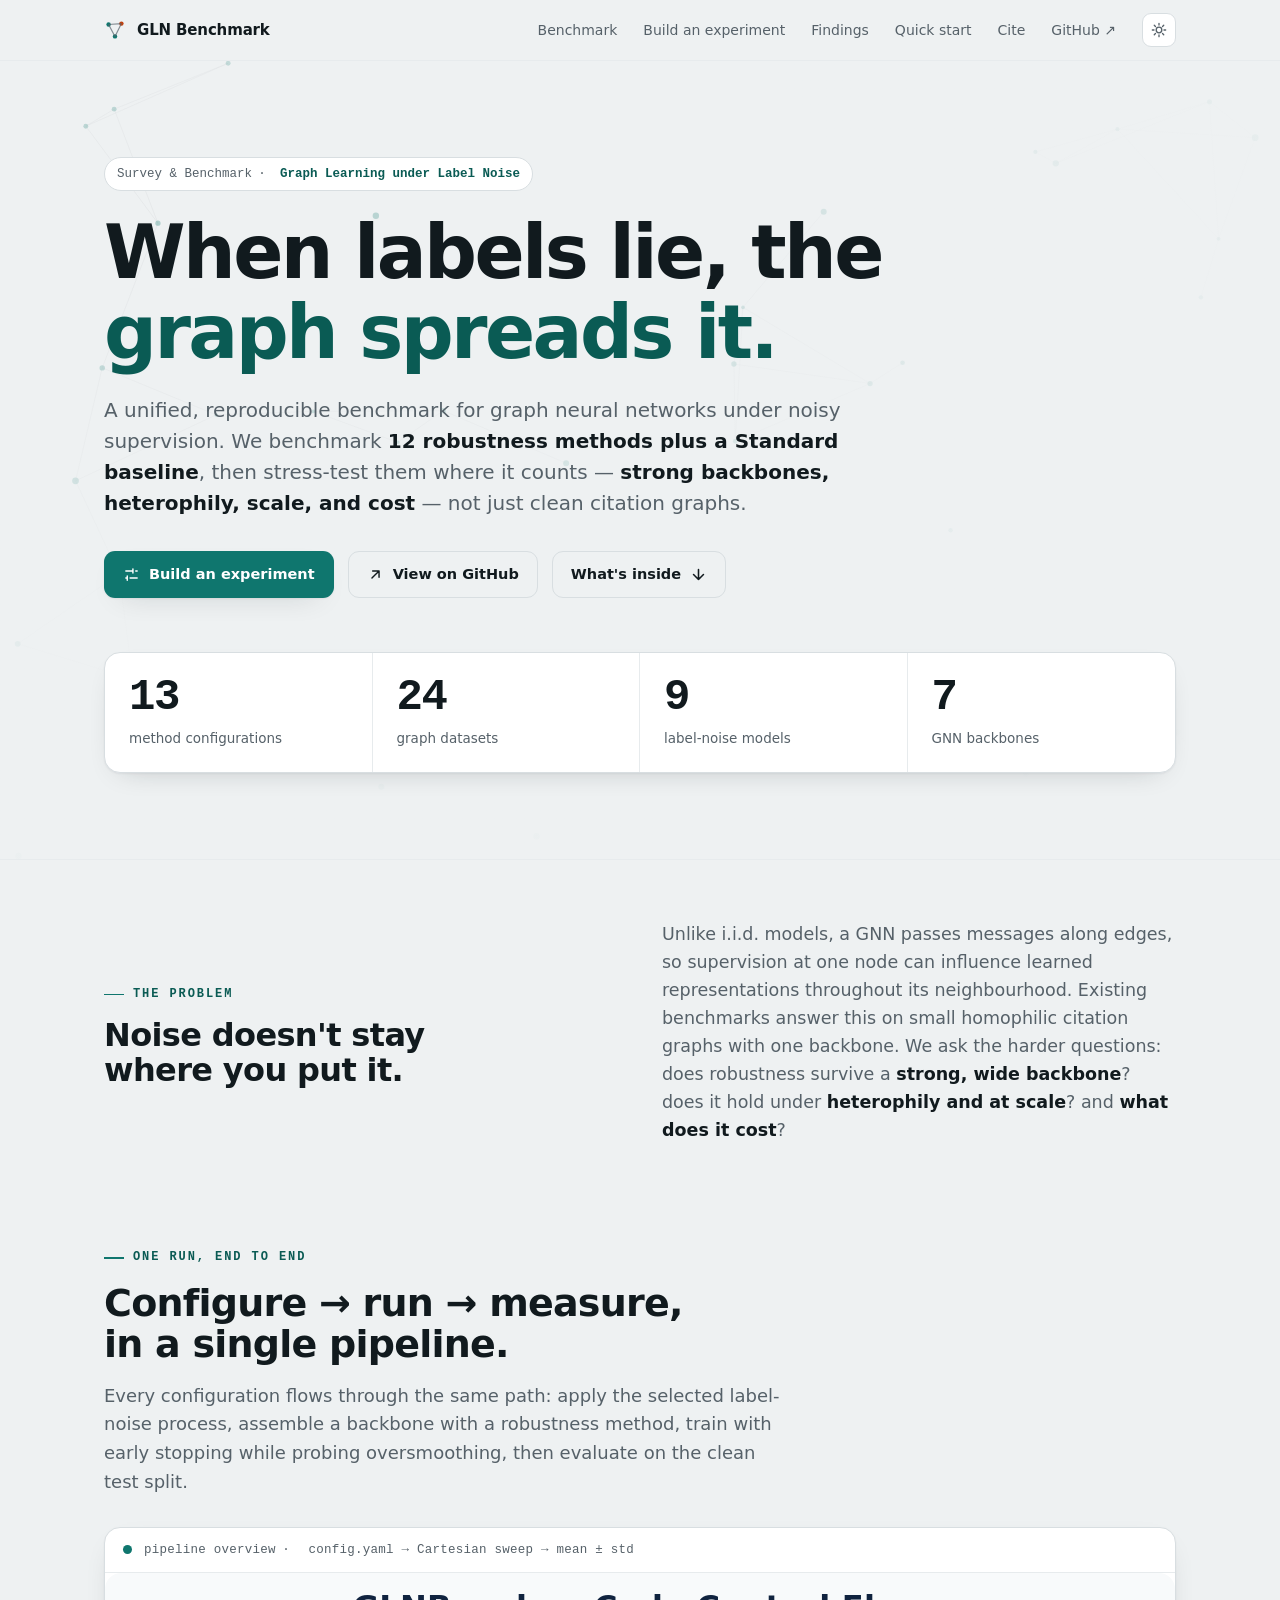
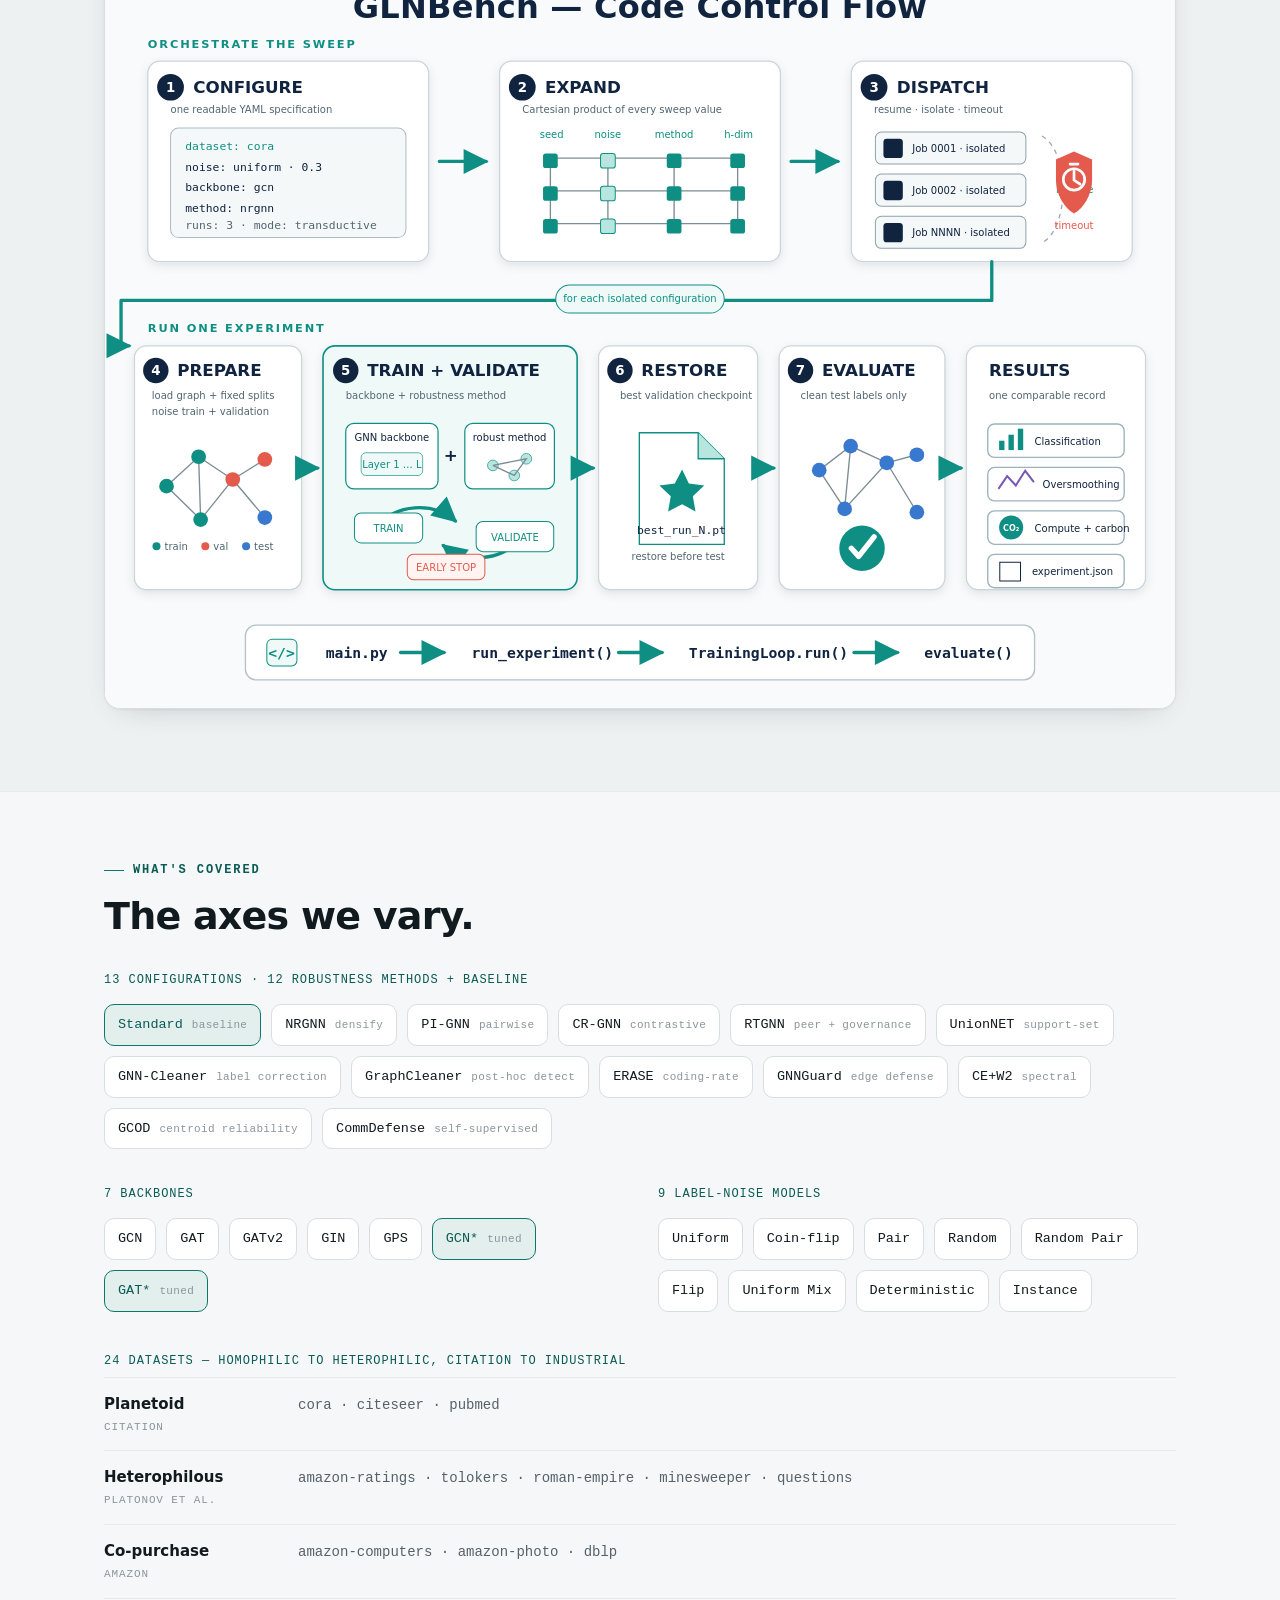
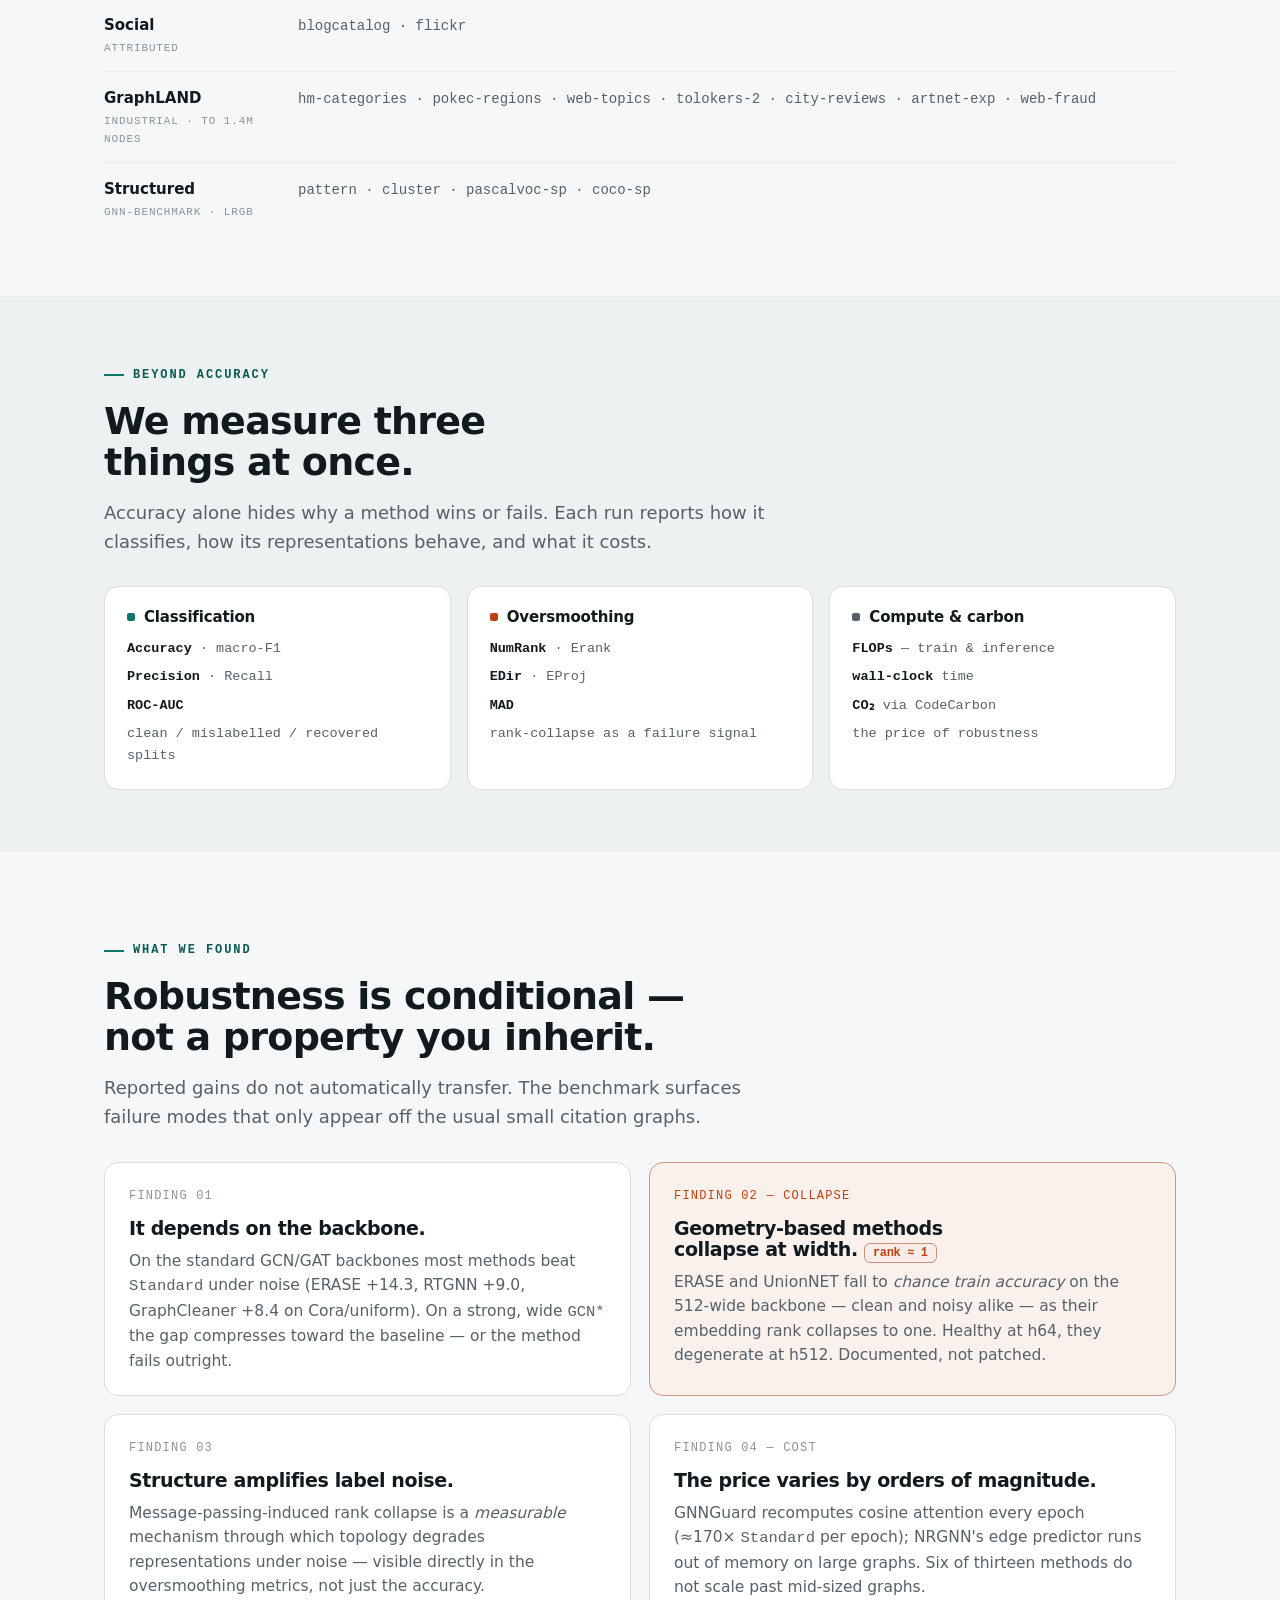
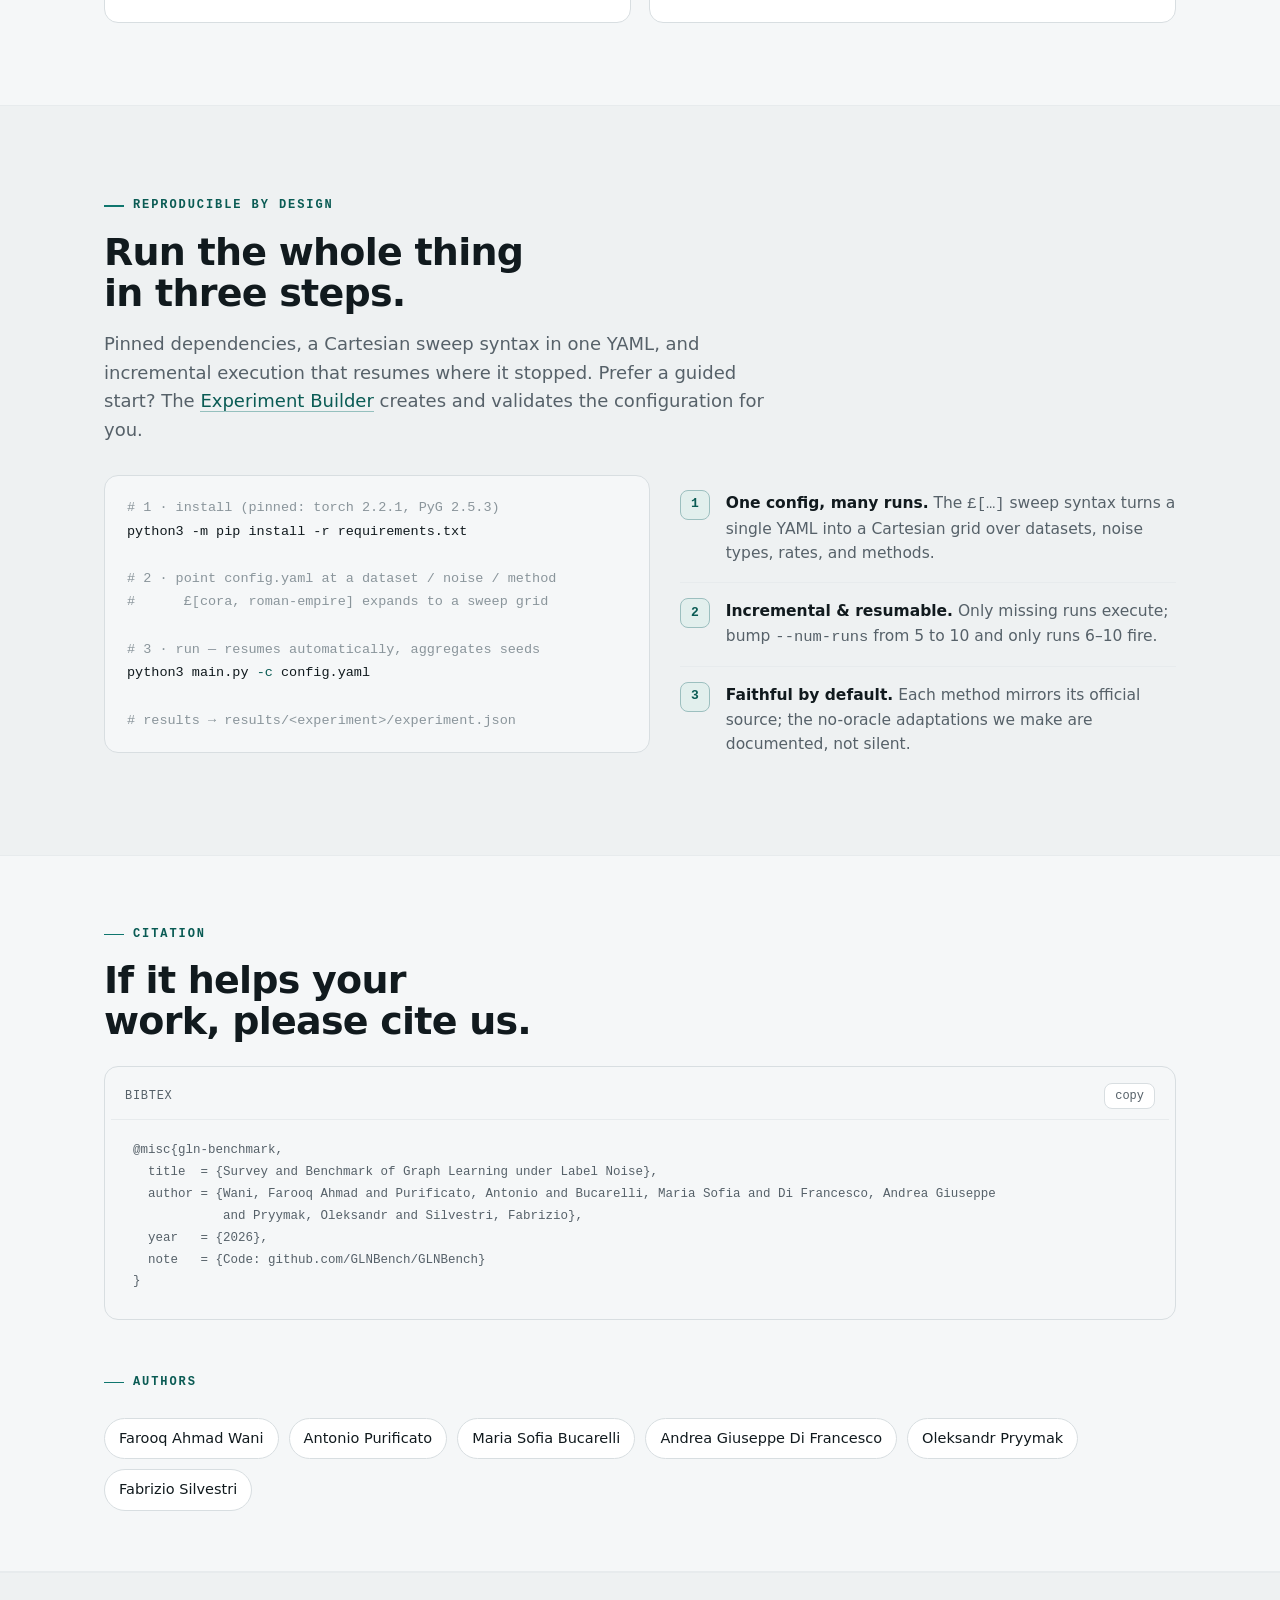
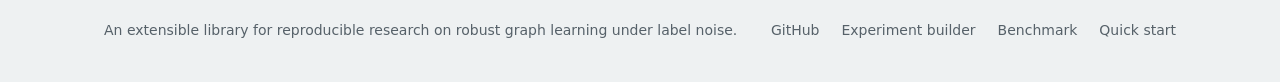
==== commit 141d7b63: "Rearrange authors in index.html Removed some authors and added them back in a different order." ====
--- a/index.html
+++ b/index.html
@@ -487,11 +487,10 @@
       <div class="authors">
         <span class="author">Farooq Ahmad Wani</span>
         <span class="author">Antonio Purificato</span>
+        <span class="author">Maria Sofia Bucarelli</span>
         <span class="author">Andrea Giuseppe Di Francesco</span>
-        <span class="author">Fabrizio Silvestri</span>
-        <span class="author">Michael Corelli</span>
-        <span class="author">Maria Sofia Bucarelli</span>
         <span class="author">Oleksandr Pryymak</span>
+        <span class="author">Fabrizio Silvestri</span>  
       </div>
     </div>
   </div>
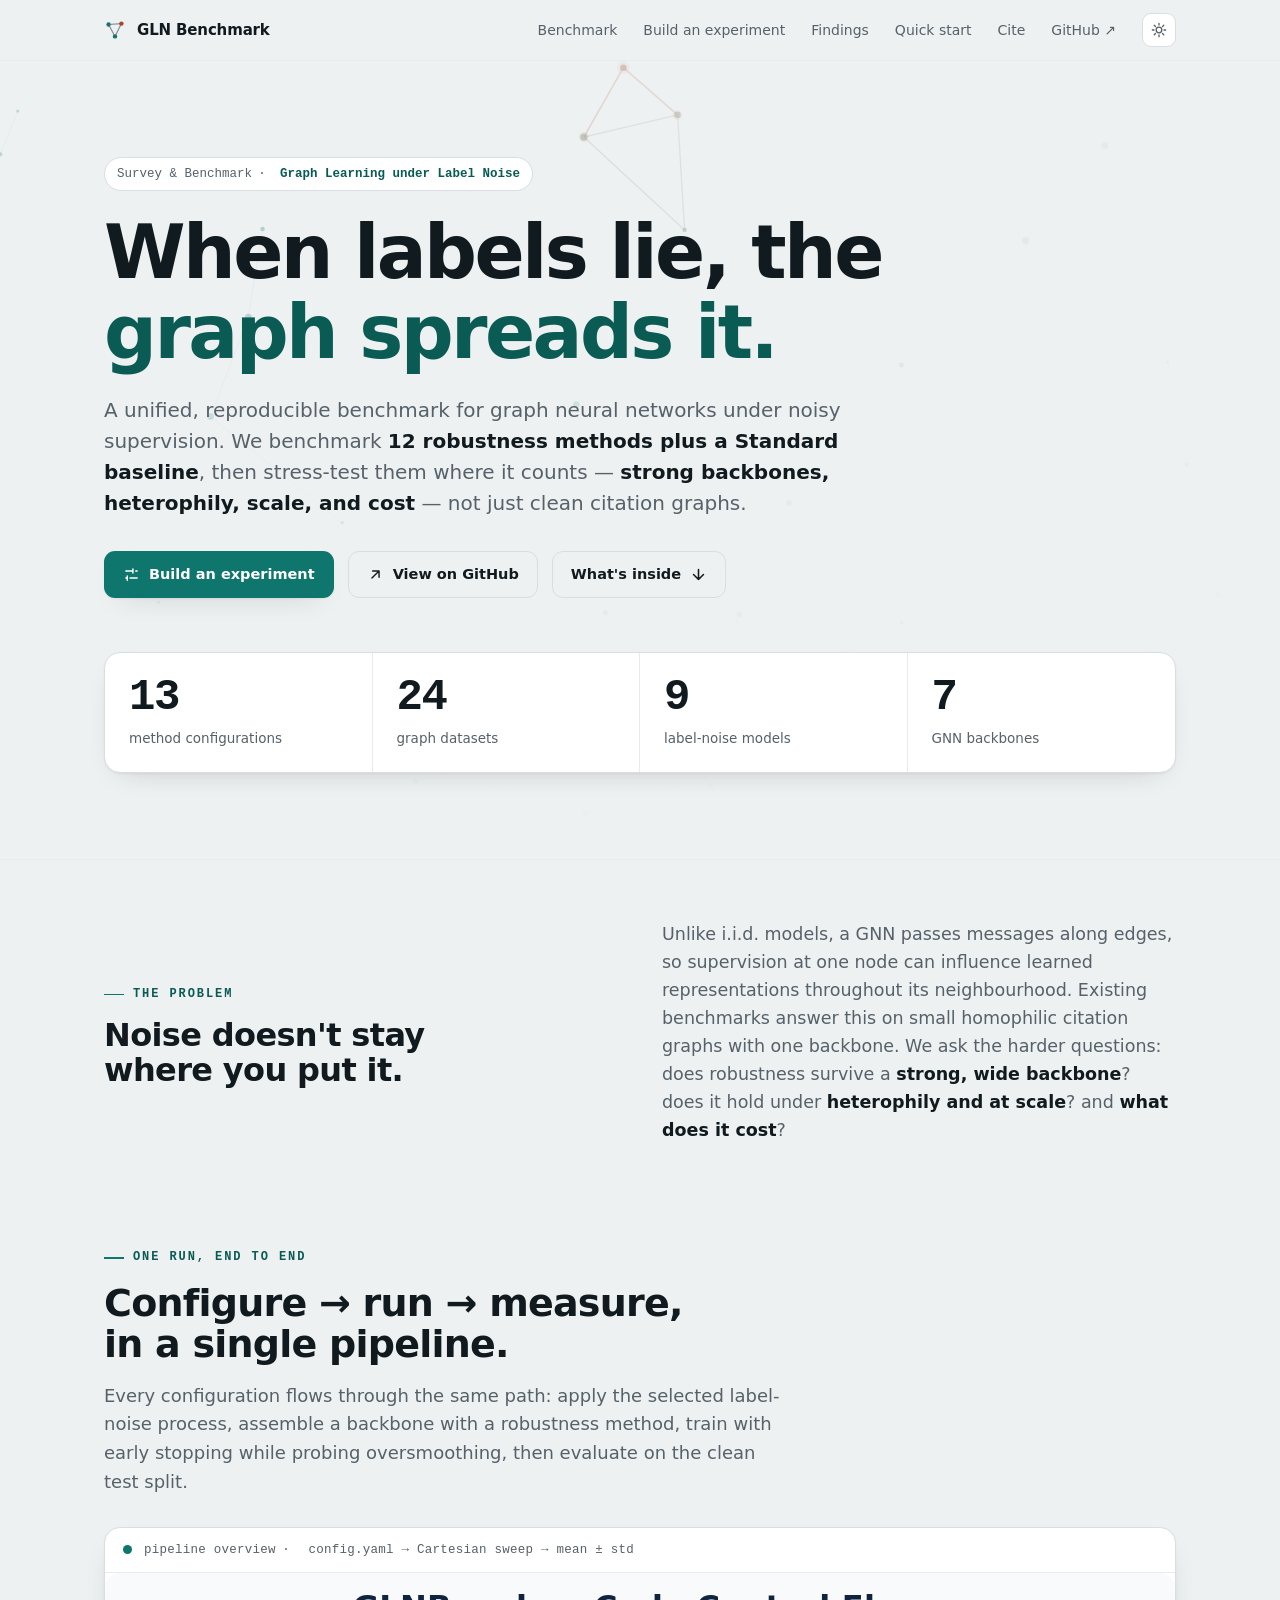
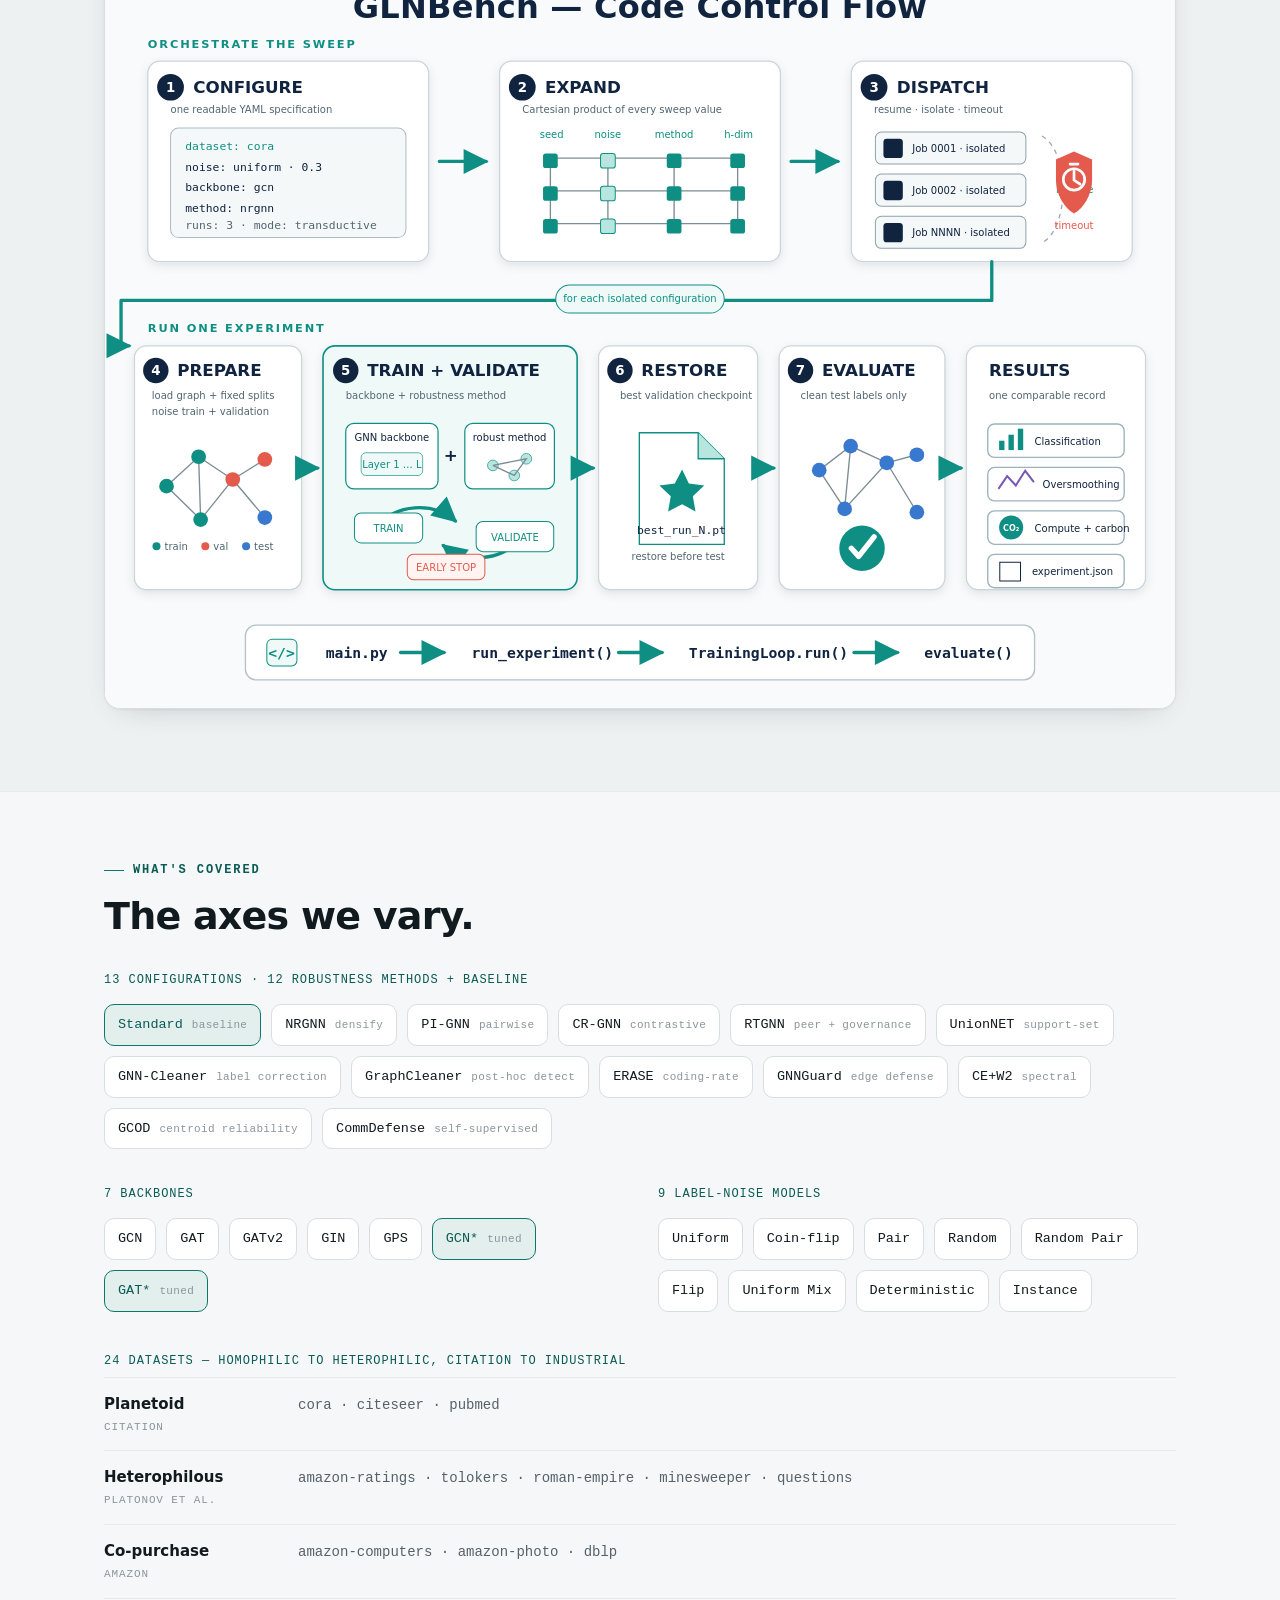
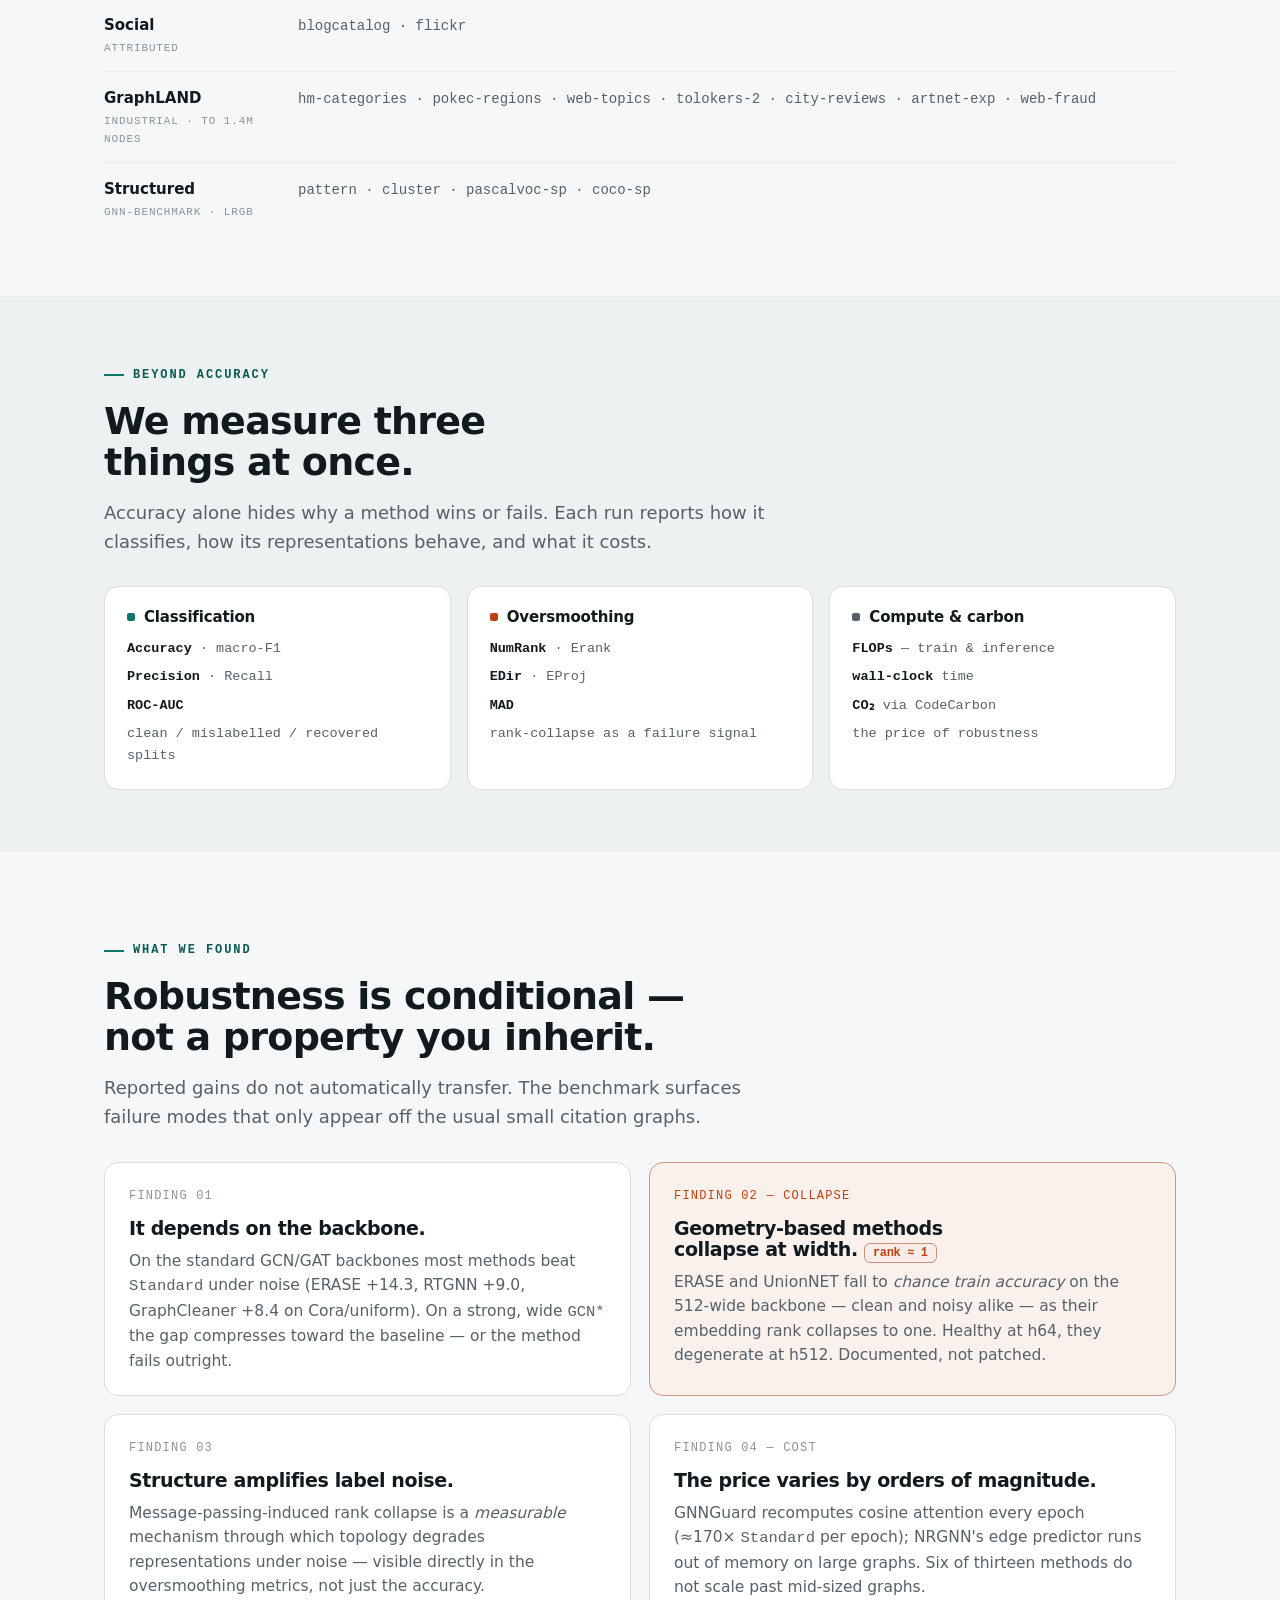
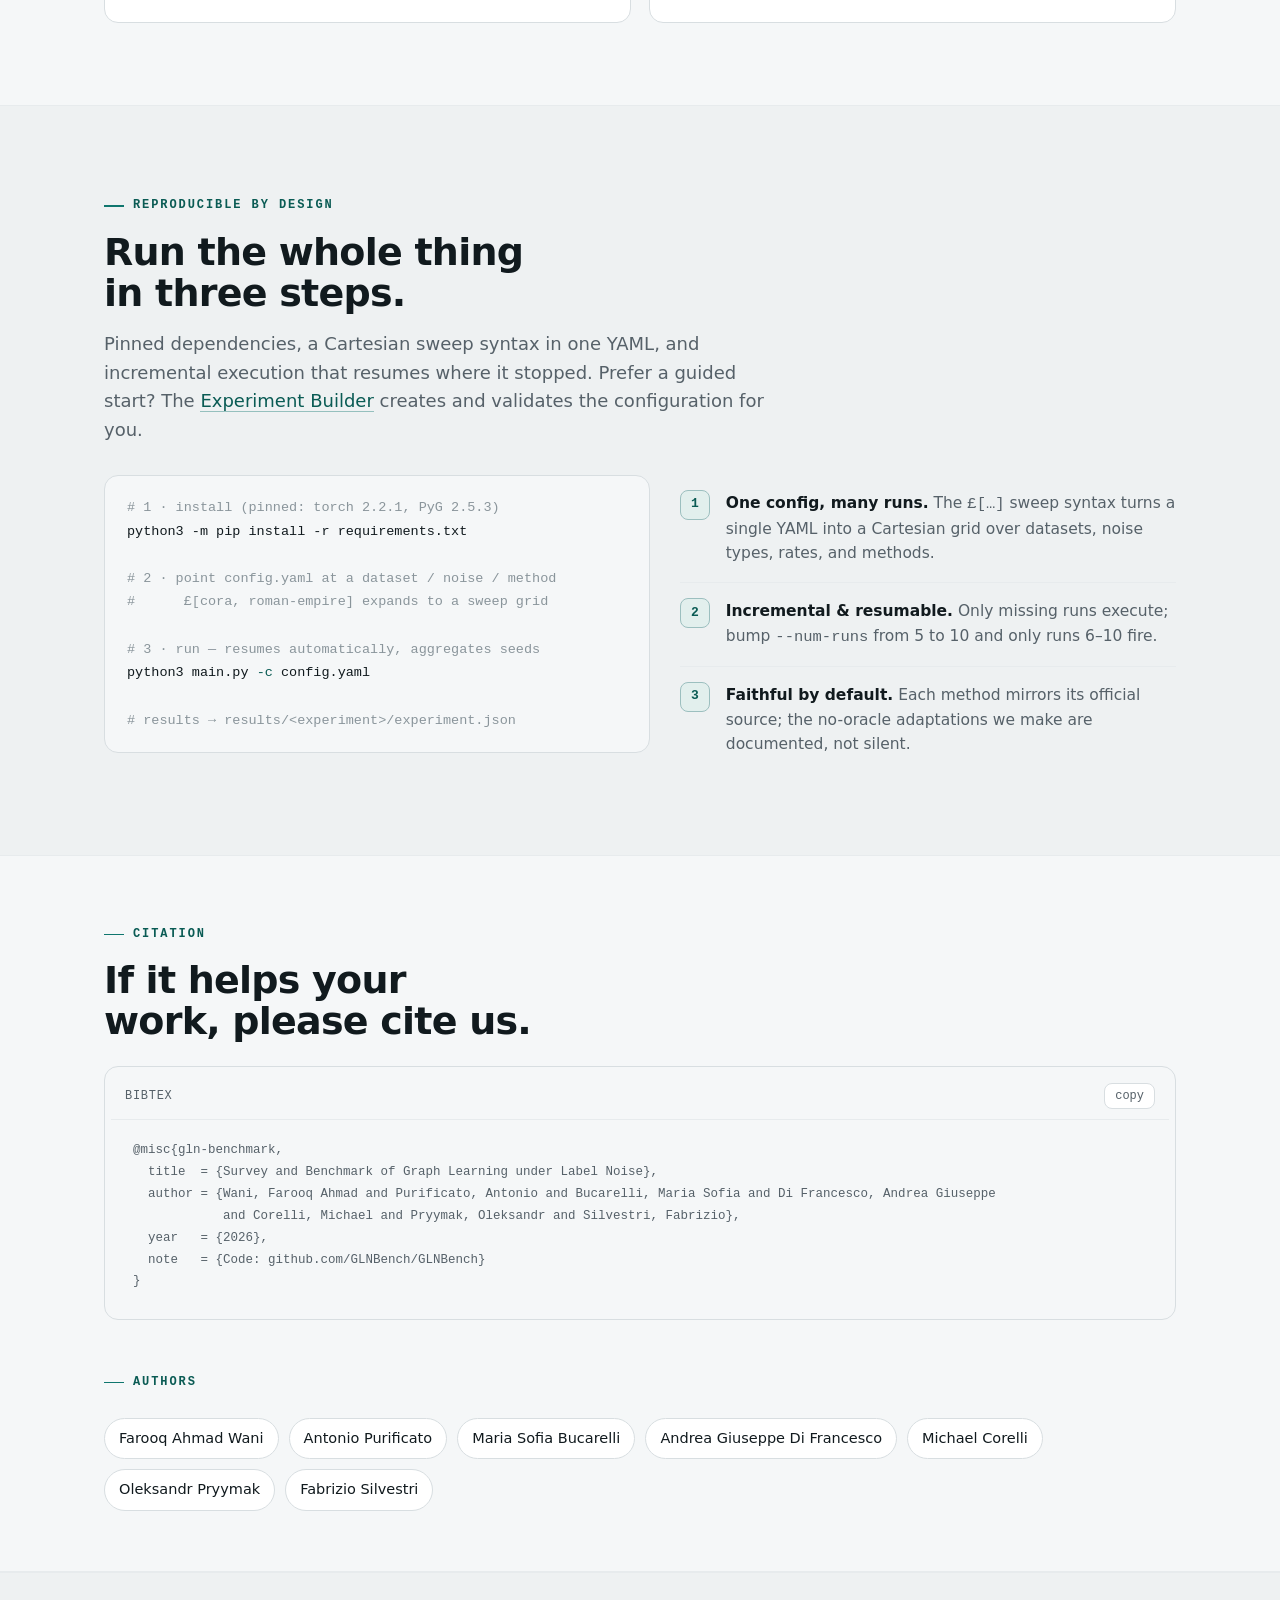
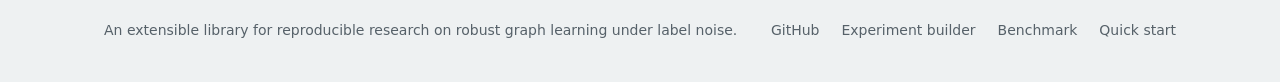
==== commit 5dc2dd34: "Add author list in citation" ====
--- a/index.html
+++ b/index.html
@@ -476,7 +476,7 @@
       <pre id="citeText">@misc{gln-benchmark,
   title  = {Survey and Benchmark of Graph Learning under Label Noise},
   author = {Wani, Farooq Ahmad and Purificato, Antonio and Bucarelli, Maria Sofia and Di Francesco, Andrea Giuseppe
-            and Pryymak, Oleksandr and Silvestri, Fabrizio},
+            and Corelli, Michael and Pryymak, Oleksandr and Silvestri, Fabrizio},
   year   = {2026},
   note   = {Code: github.com/GLNBench/GLNBench}
 }</pre>
@@ -489,6 +489,7 @@
         <span class="author">Antonio Purificato</span>
         <span class="author">Maria Sofia Bucarelli</span>
         <span class="author">Andrea Giuseppe Di Francesco</span>
+        <span class="author">Michael Corelli</span>
         <span class="author">Oleksandr Pryymak</span>
         <span class="author">Fabrizio Silvestri</span>  
       </div>
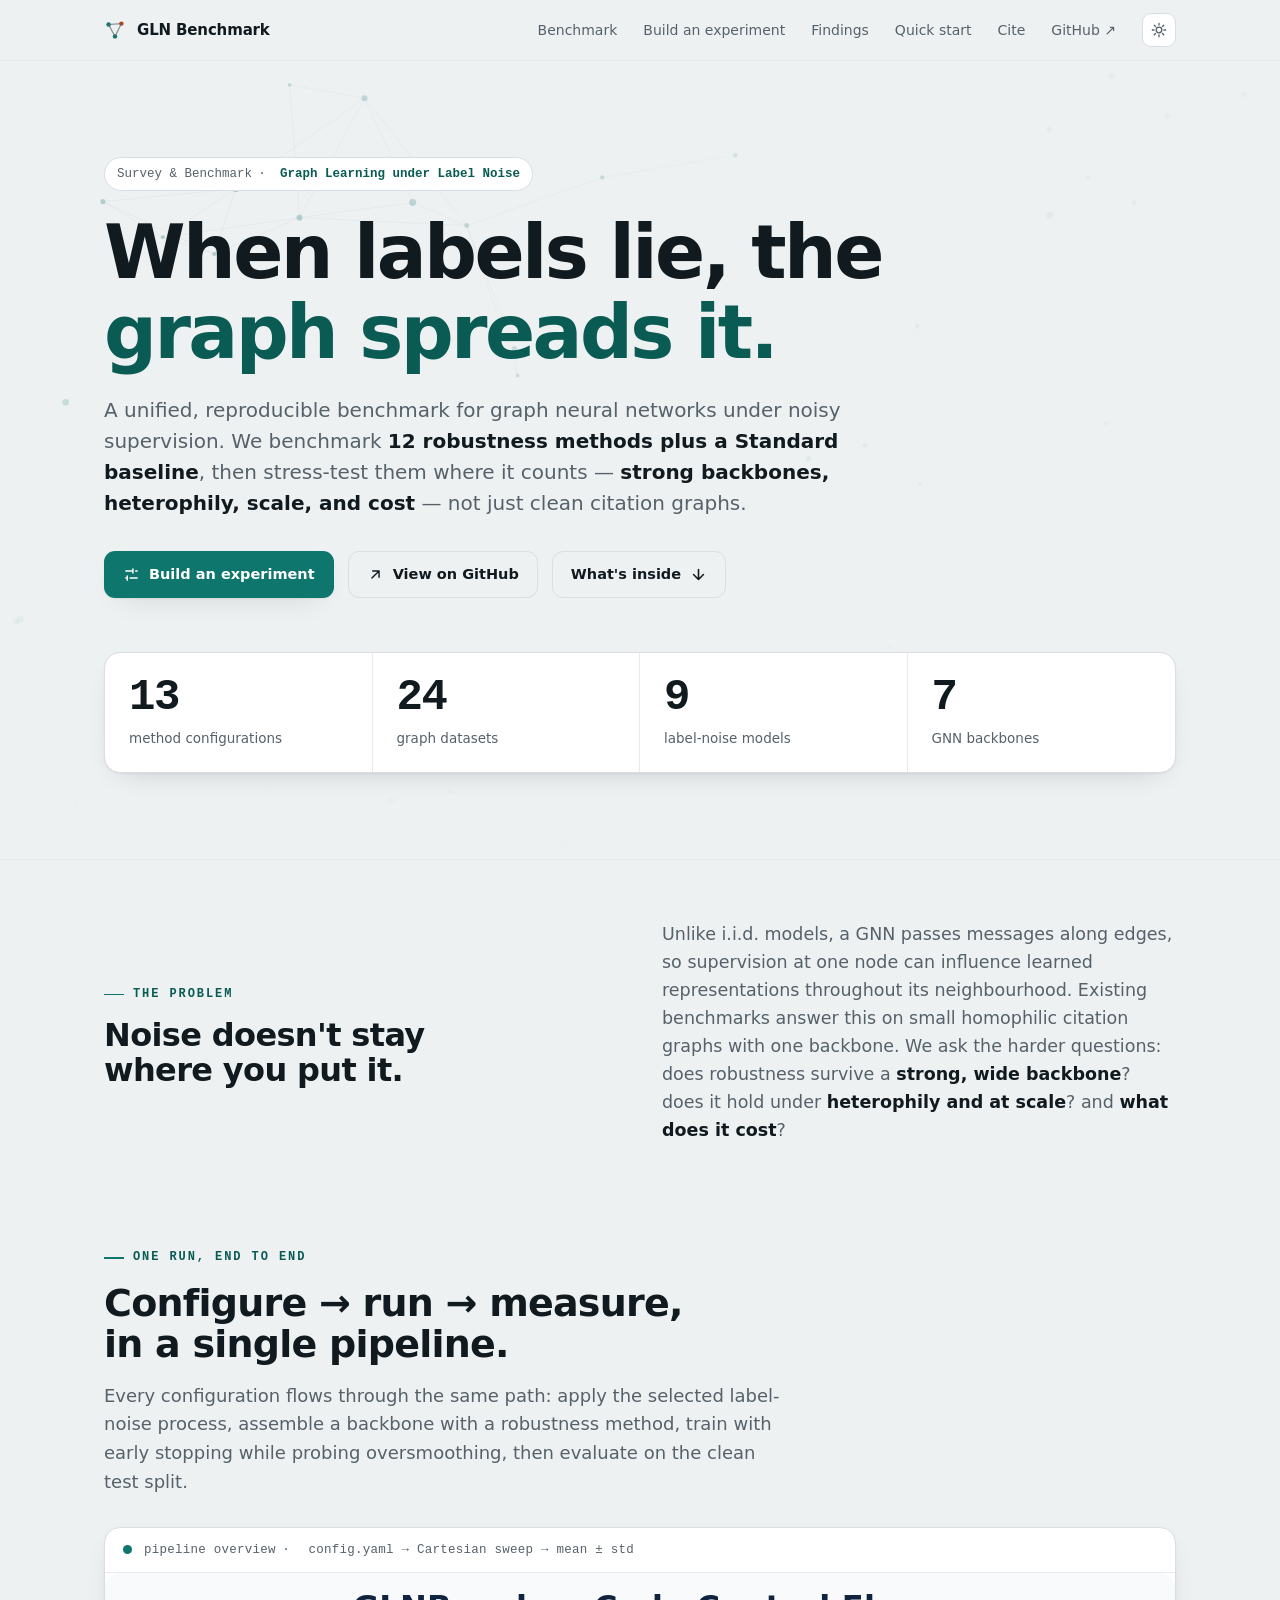
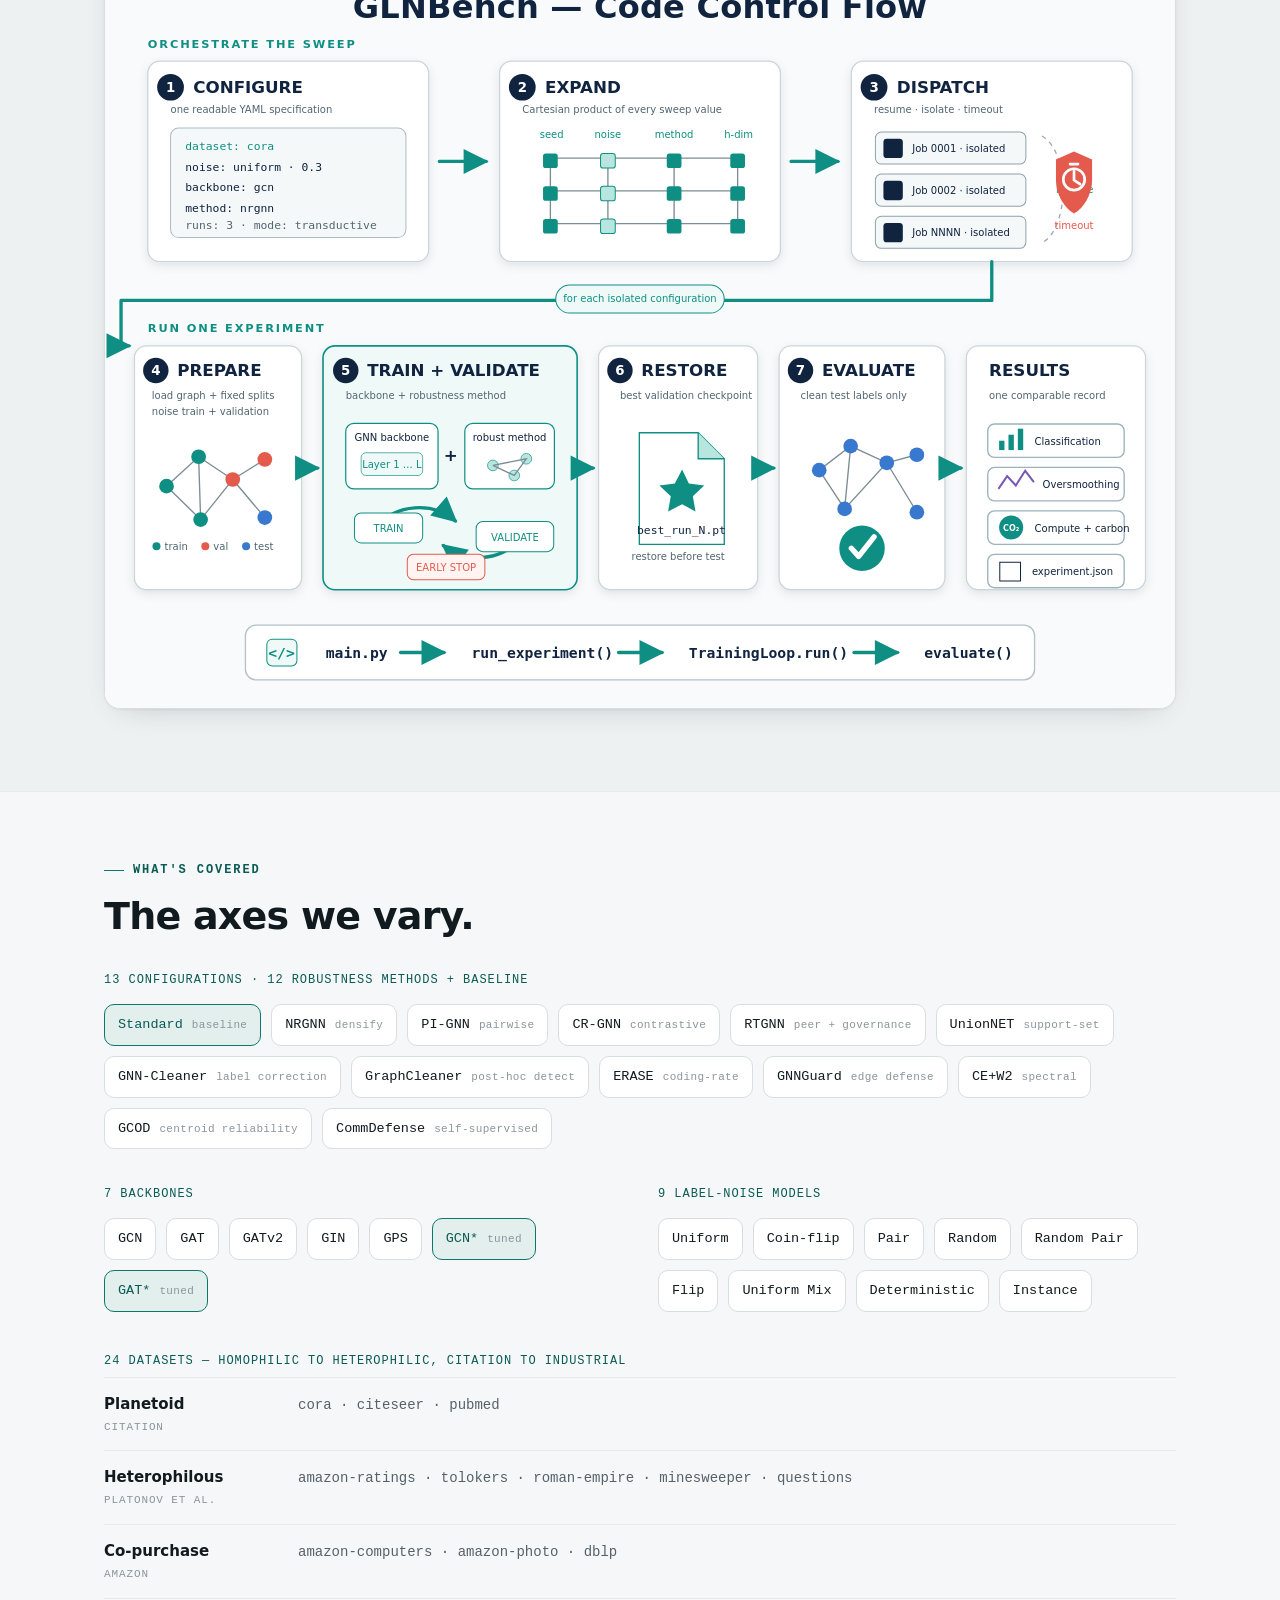
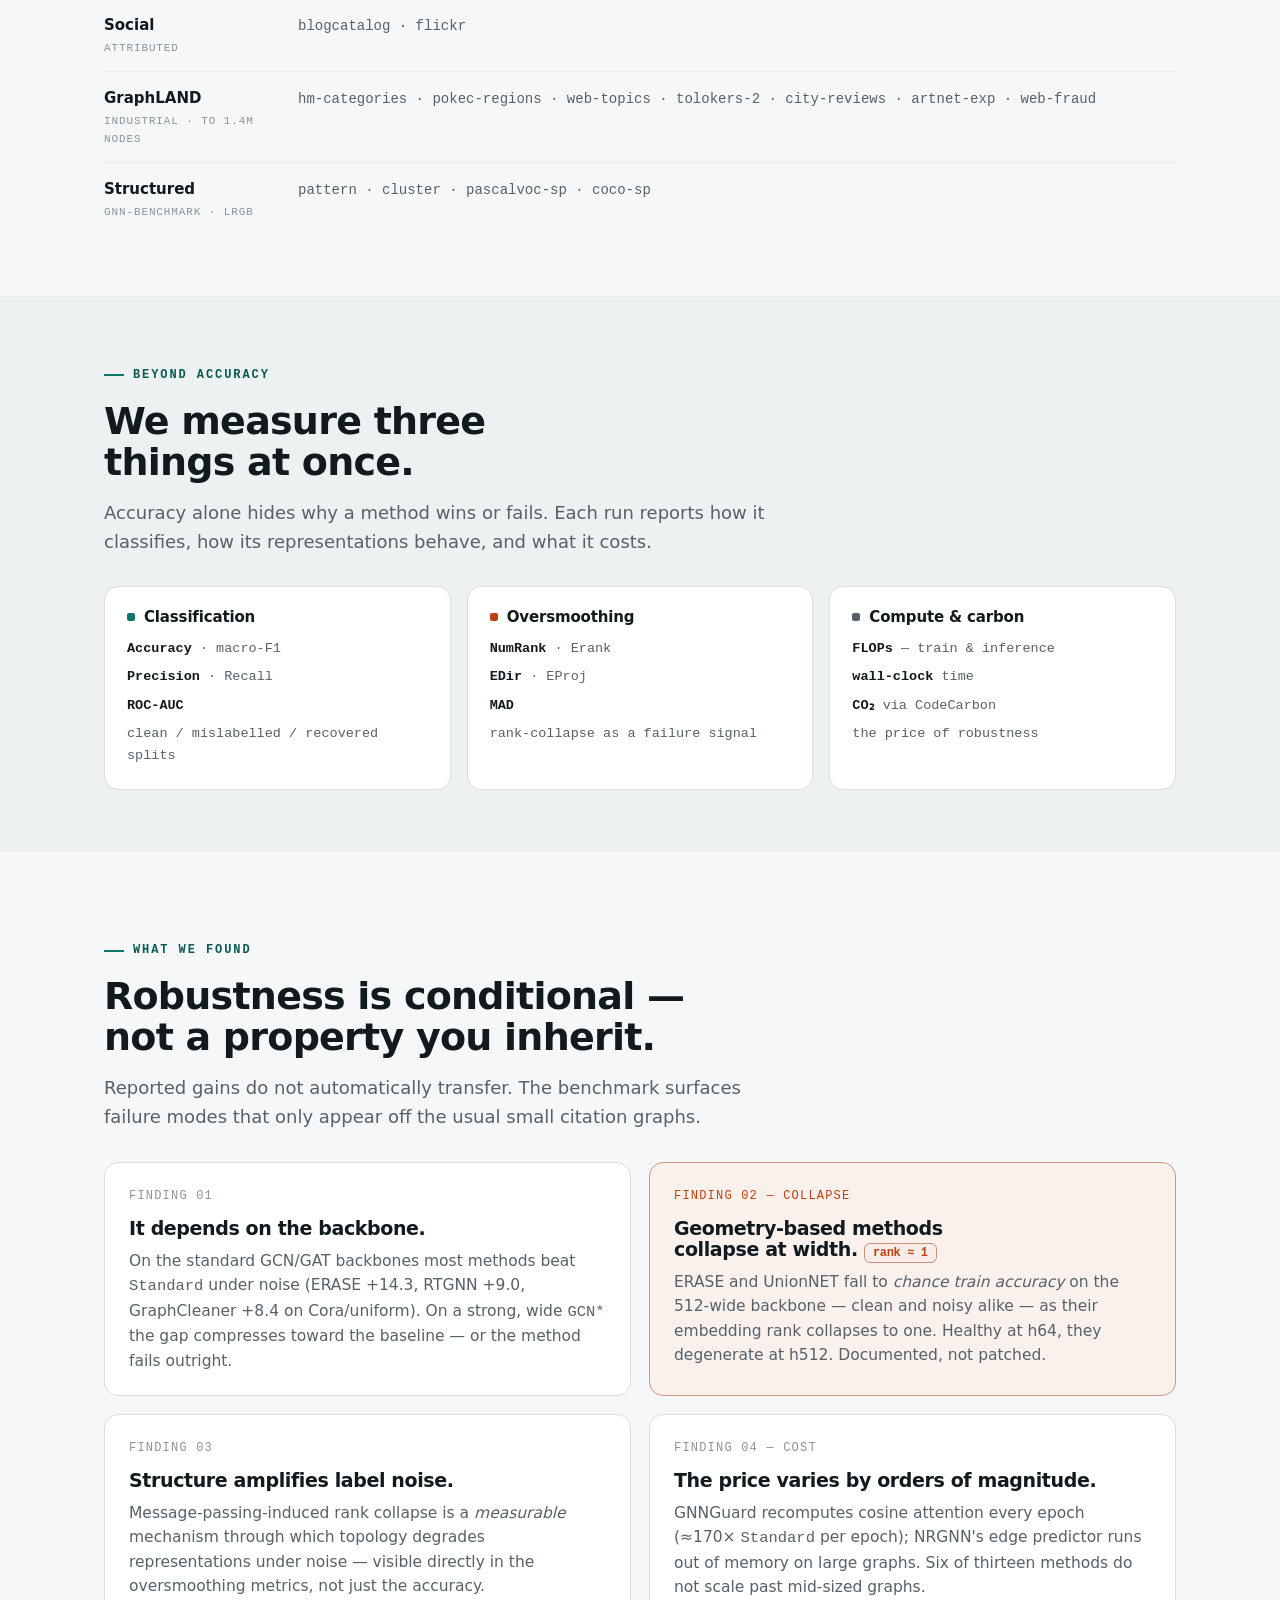
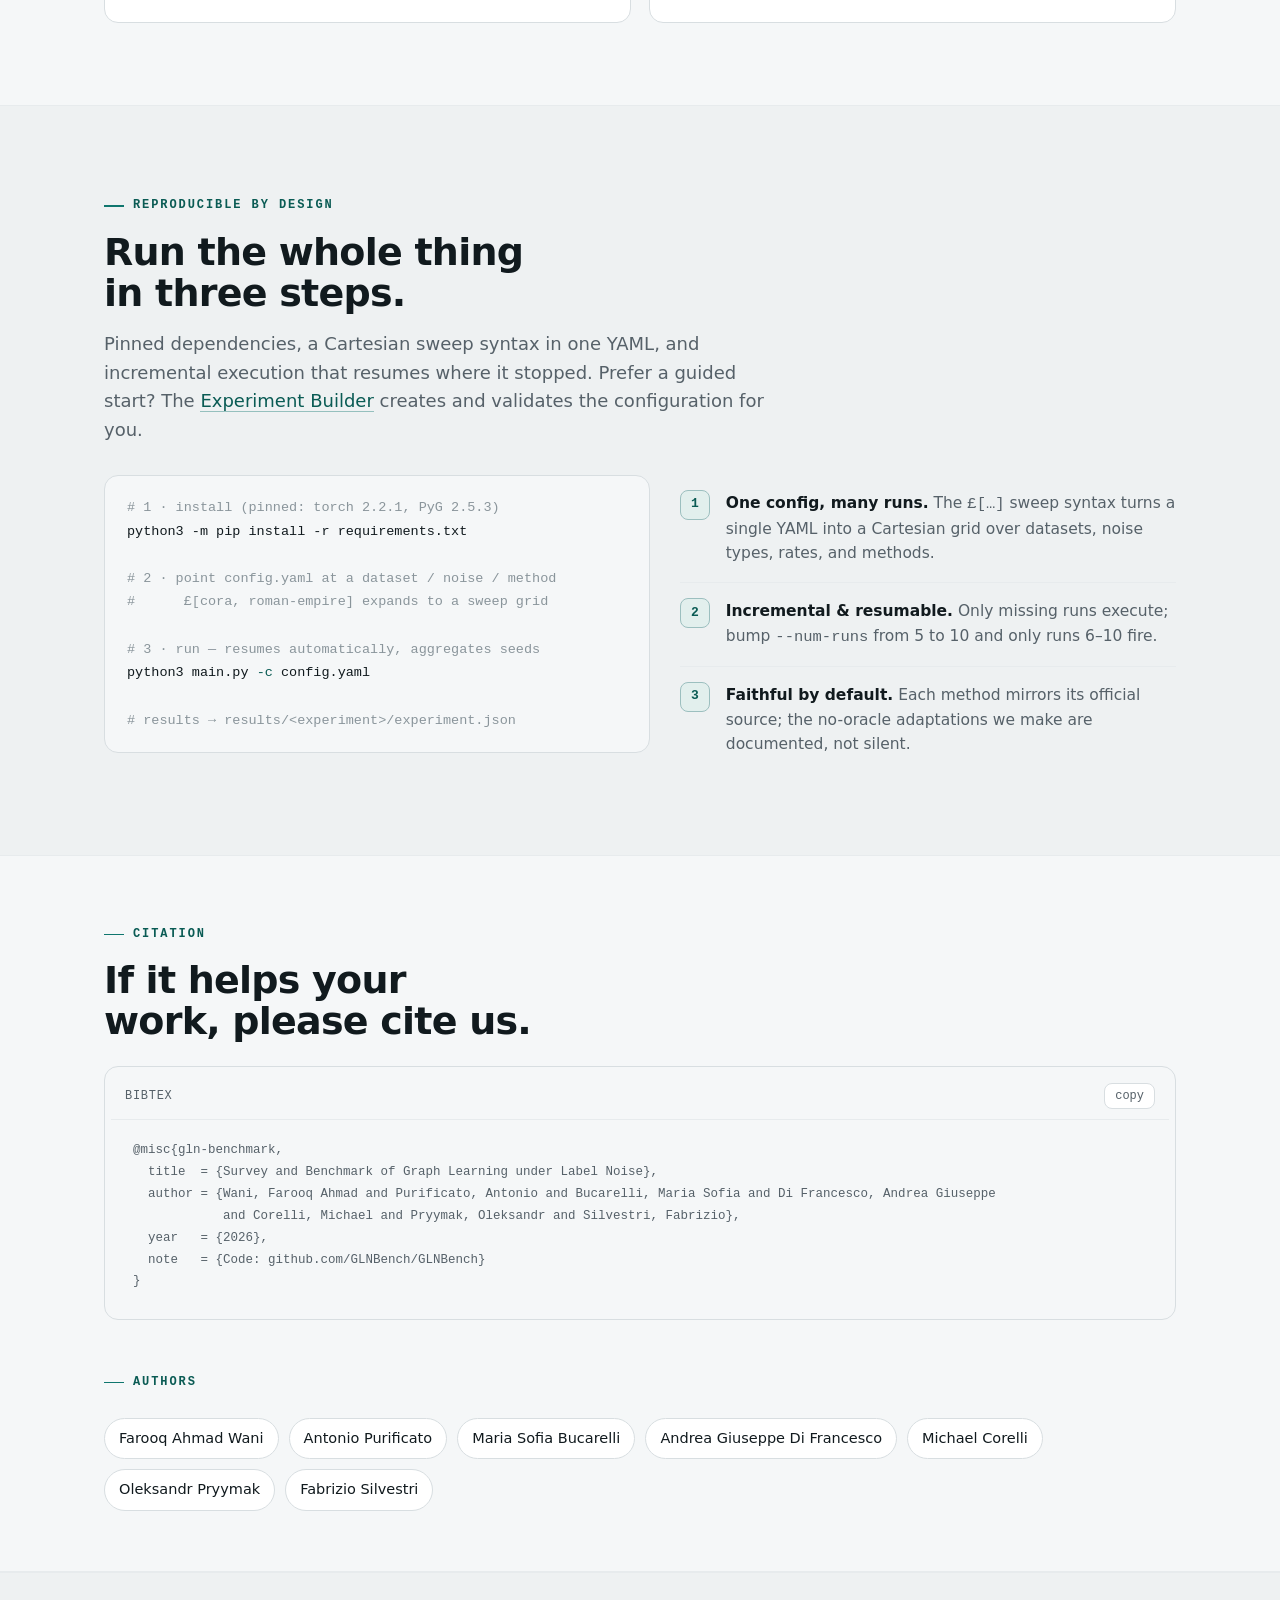
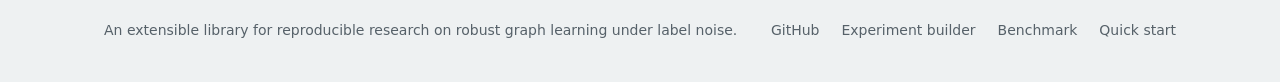
==== commit 27fb88cd: "updated teaser" ====
--- a/index.html
+++ b/index.html
@@ -183,10 +183,8 @@
     font-family:var(--font-mono); font-size:12.5px; color:var(--muted); letter-spacing:.02em;
   }
   .figframe .dot{width:9px;height:9px;border-radius:50%;background:var(--accent);flex:none}
-  .figframe .diagram-scroll{overflow-x:auto}
-  .figframe picture{display:block}
-  .figframe img{display:block; width:100%; height:auto; background:#fff}
-  @media (max-width:760px){ .figframe .diagram-scroll picture{min-width:900px} }
+  .figframe picture{display:block; width:100%}
+  .figframe img{display:block; width:100%; max-width:100%; height:auto; background:#fff}
 
   /* findings */
   .find{display:grid; grid-template-columns:repeat(2,1fr); gap:18px}
@@ -341,12 +339,10 @@
     <p>Every configuration flows through the same path: apply the selected label-noise process, assemble a backbone with a robustness method, train with early stopping while probing oversmoothing, then evaluate on the clean test split.</p></div>
     <div class="figframe">
       <div class="cap"><span class="dot"></span> pipeline overview&ensp;·&ensp;<span class="mono">config.yaml → Cartesian sweep → mean ± std</span></div>
-      <div class="diagram-scroll" role="region" aria-label="Scrollable pipeline diagram" tabindex="0">
-        <picture>
-          <source srcset="teaser-control-flow.svg" type="image/svg+xml">
-          <img src="teaser-control-flow.webp" width="1600" height="1100" loading="lazy" decoding="async" alt="GLNBench two-row code control flow: config.yaml expands into isolated runs; each run loads graph splits, adds train and validation label noise, combines a GNN backbone with a robustness method, trains with validation and early stopping, restores the best checkpoint, evaluates on clean test labels, and writes classification, oversmoothing, compute, carbon, and JSON results.">
-        </picture>
-      </div>
+      <picture>
+        <source srcset="teaser-control-flow.svg" type="image/svg+xml">
+        <img src="teaser-control-flow.webp" width="1600" height="1100" loading="lazy" decoding="async" alt="GLNBench two-row code control flow: config.yaml expands into isolated runs; each run loads graph splits, adds train and validation label noise, combines a GNN backbone with a robustness method, trains with validation and early stopping, restores the best checkpoint, evaluates on clean test labels, and writes classification, oversmoothing, compute, carbon, and JSON results.">
+      </picture>
     </div>
   </div>
 </section>
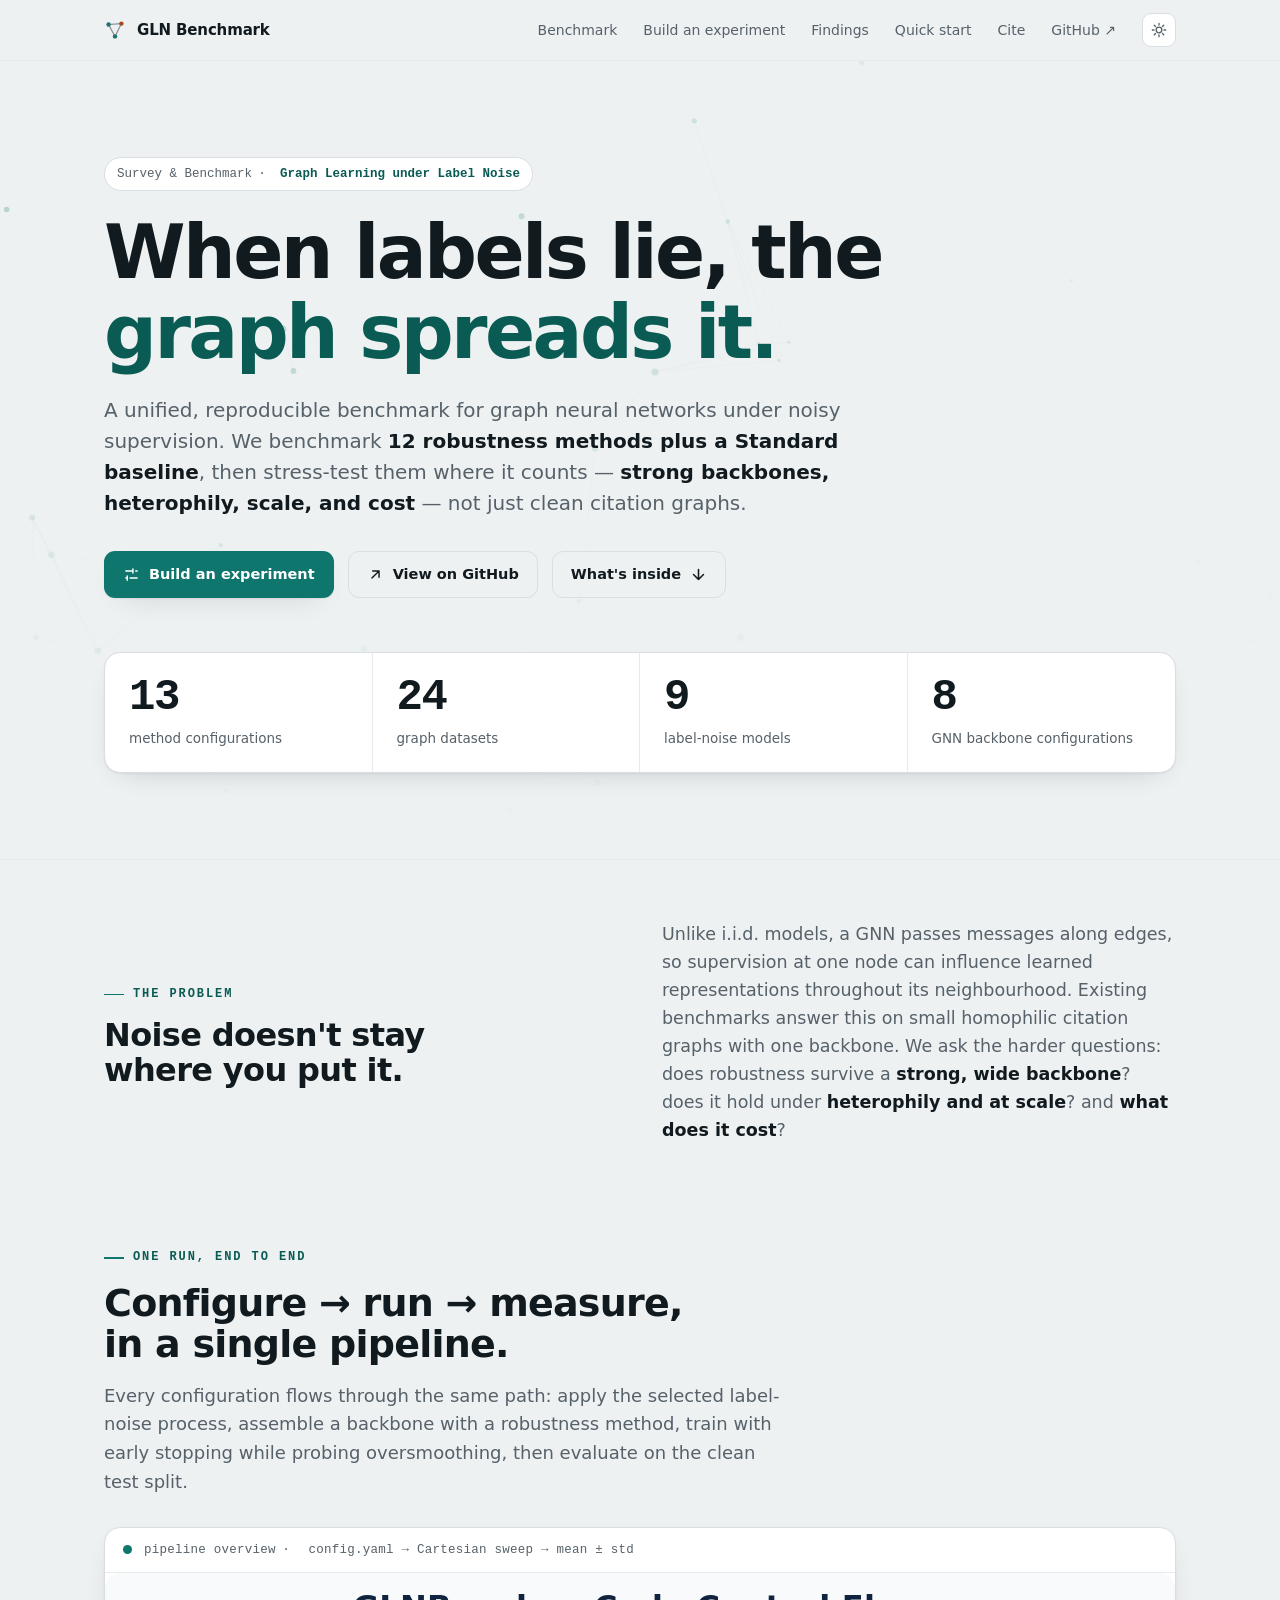
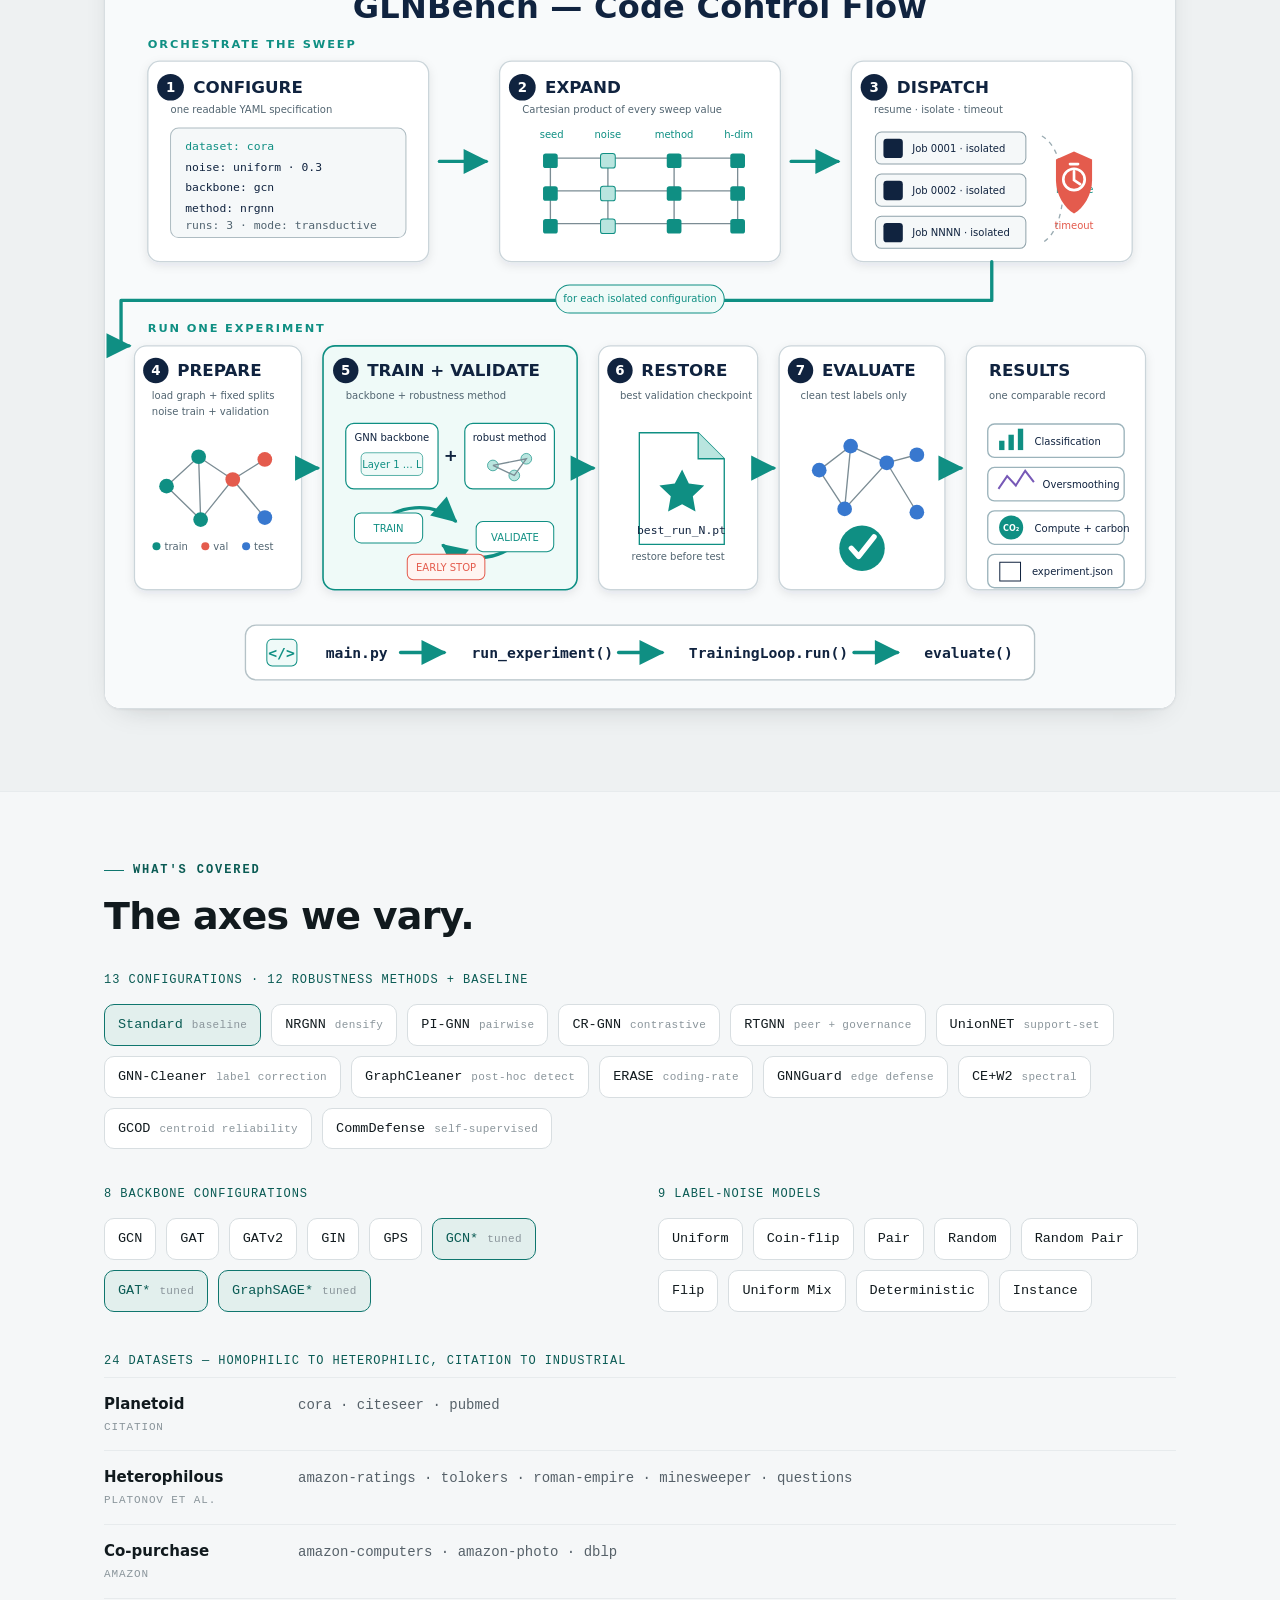
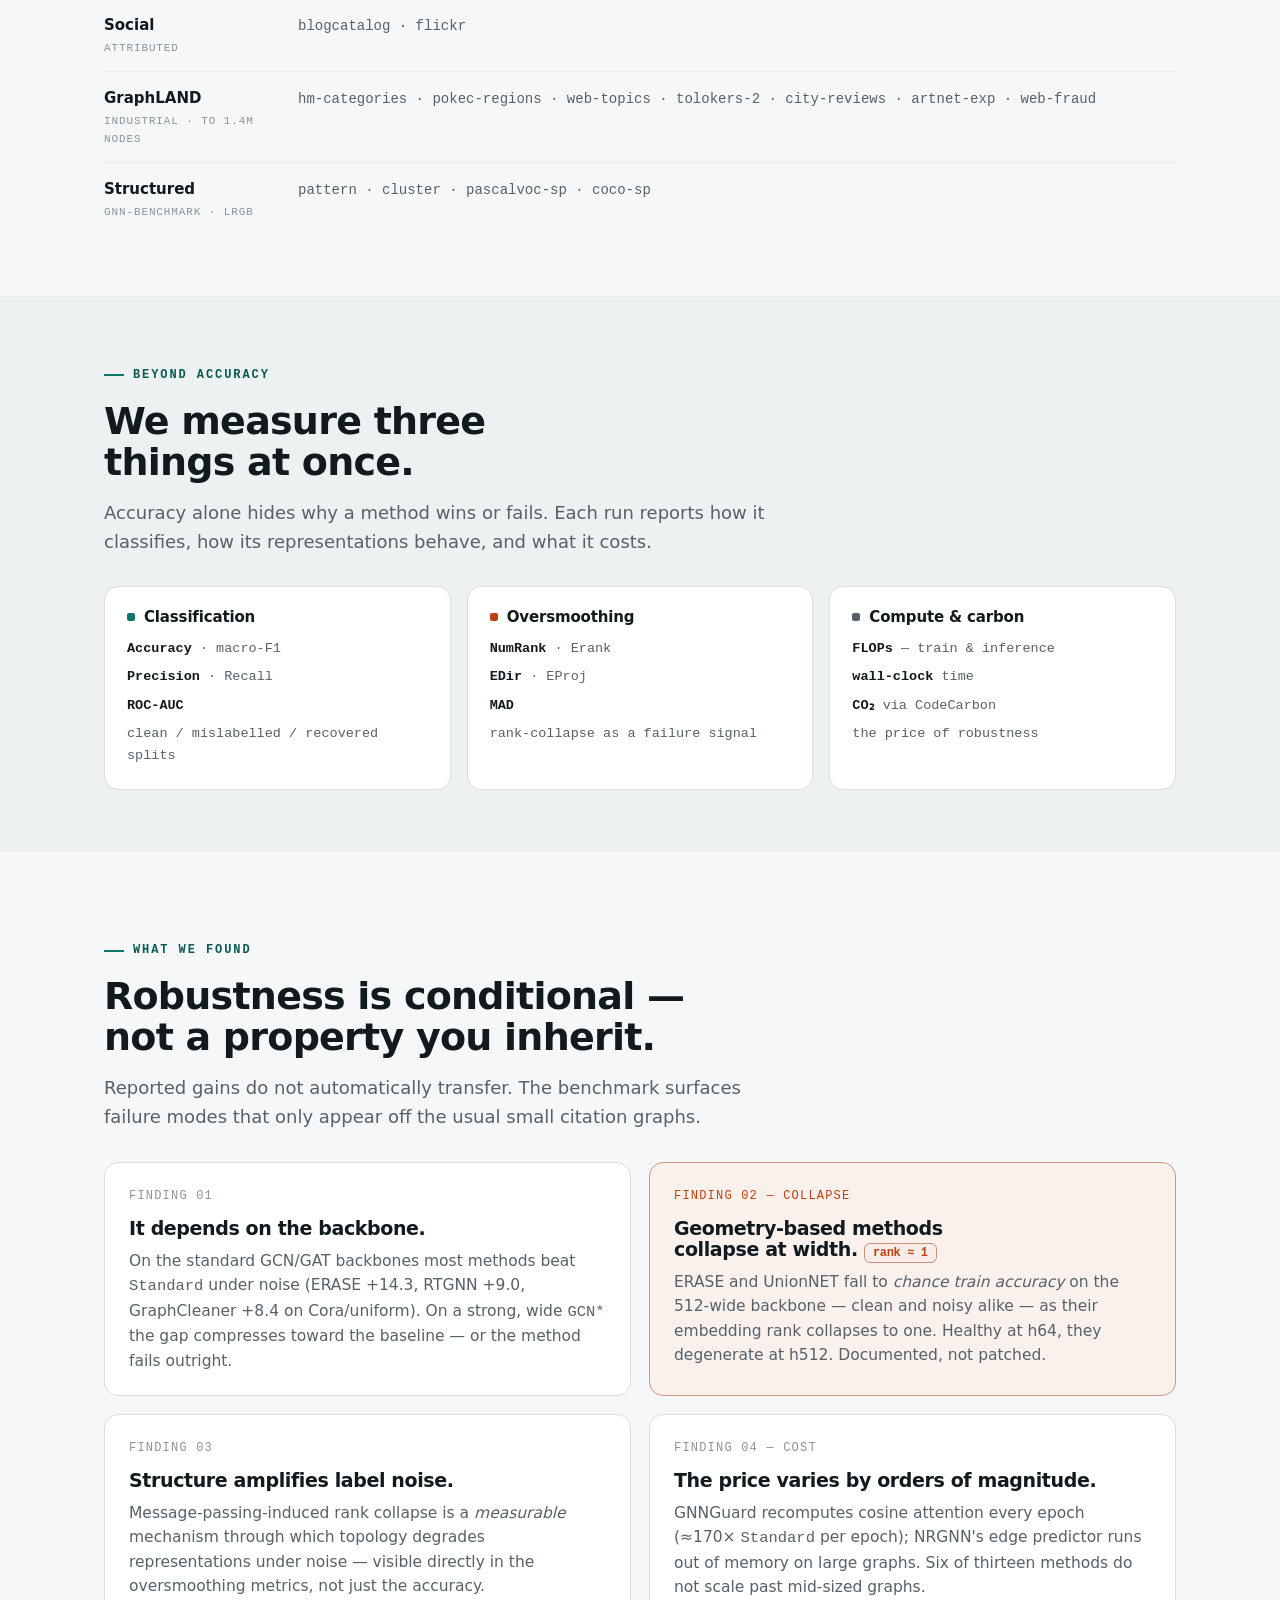
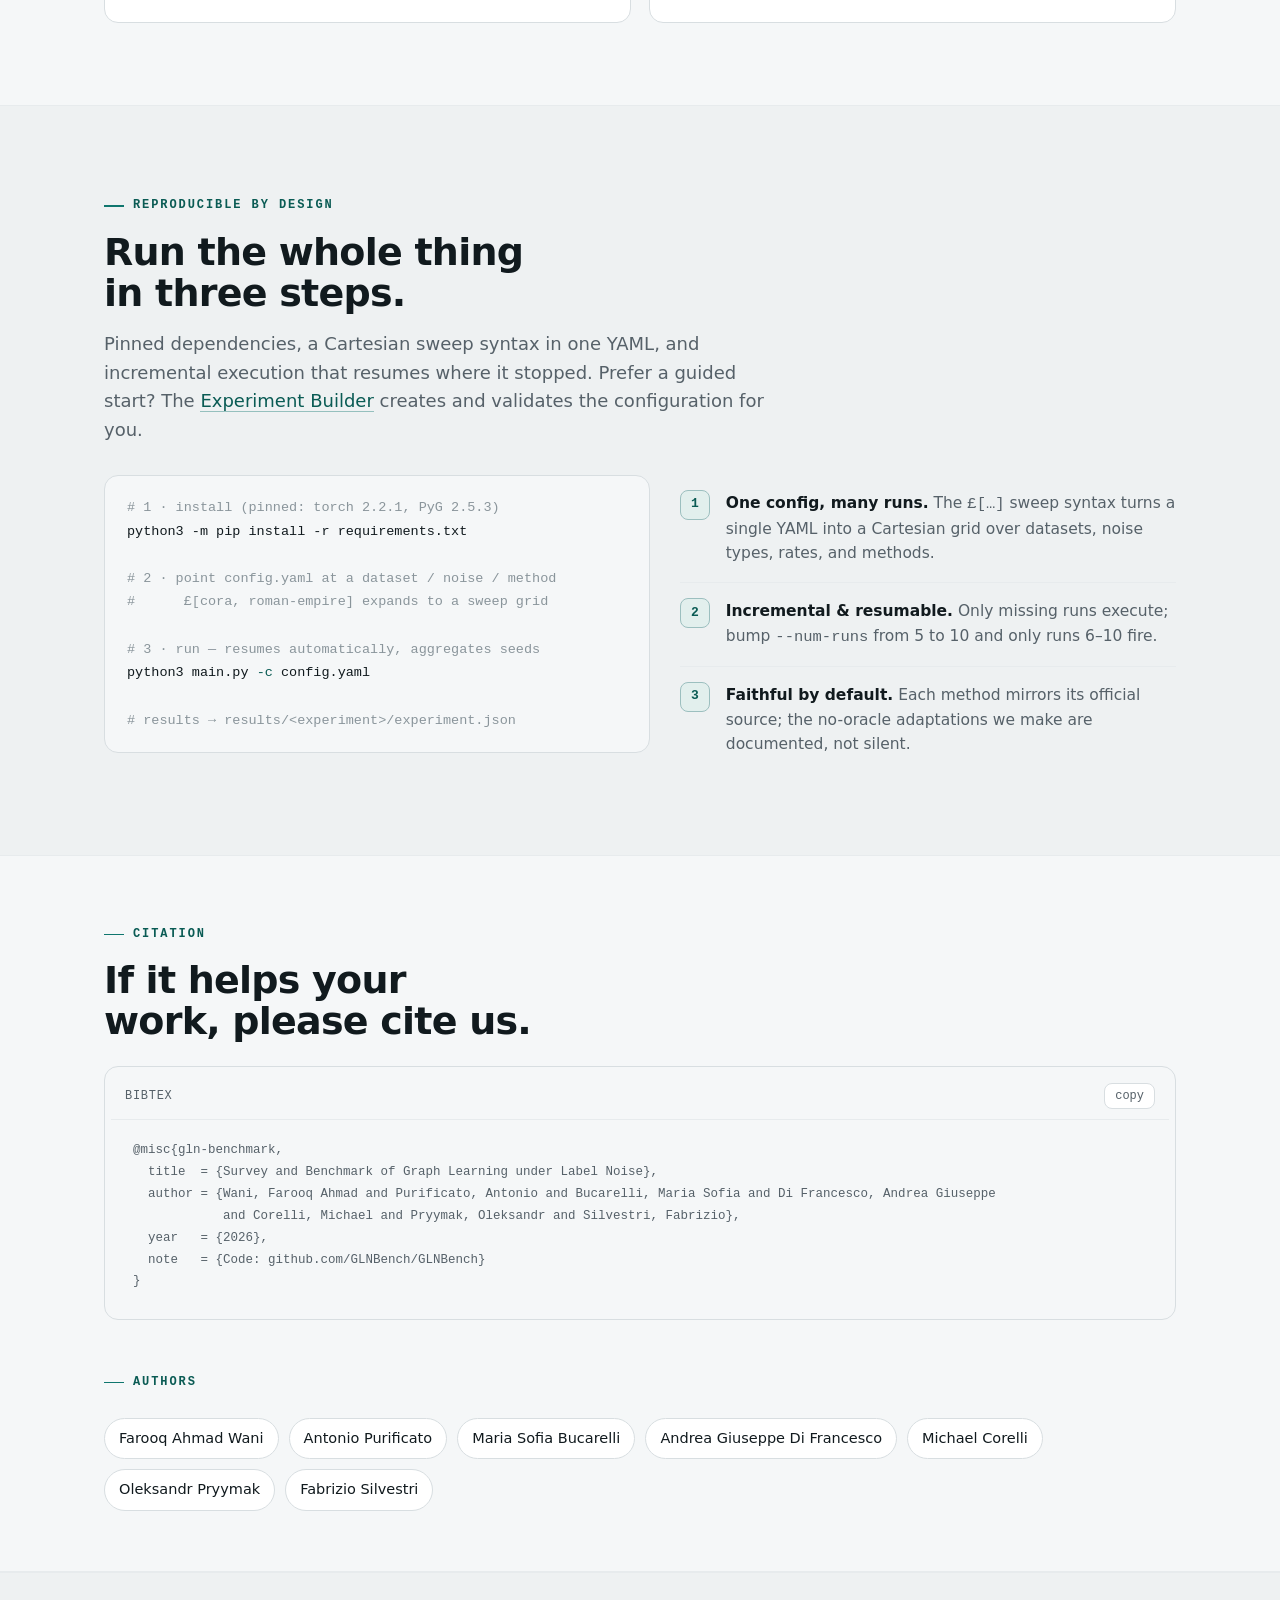
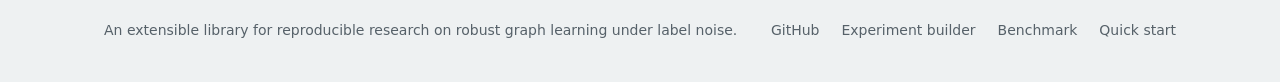
==== commit 43fec251: "added new syn" ====
--- a/index.html
+++ b/index.html
@@ -4,12 +4,12 @@
 <meta charset="utf-8">
 <meta name="viewport" content="width=device-width, initial-scale=1">
 <title>Benchmarking GNN Robustness under Label Noise</title>
-<meta name="description" content="A unified benchmark of 13 method configurations across 24 datasets, 9 label-noise models, and 7 GNN backbones — measuring accuracy, oversmoothing, and compute.">
+<meta name="description" content="A unified benchmark of 13 method configurations across 24 datasets, 9 label-noise models, and 8 GNN backbone configurations — measuring accuracy, oversmoothing, and compute.">
 <meta name="referrer" content="no-referrer">
 <meta http-equiv="Content-Security-Policy" content="default-src 'self'; img-src 'self' data:; style-src 'self' 'unsafe-inline'; script-src 'self' 'unsafe-inline'; connect-src 'none'; object-src 'none'; base-uri 'none'; form-action 'none'">
 <meta property="og:type" content="website">
 <meta property="og:title" content="Benchmarking GNN Robustness under Label Noise">
-<meta property="og:description" content="A reproducible benchmark of 12 robustness methods plus a Standard baseline across 24 graph datasets, 9 label-noise models, and 7 GNN backbones.">
+<meta property="og:description" content="A reproducible benchmark of 12 robustness methods plus a Standard baseline across 24 graph datasets, 9 label-noise models, and 8 GNN backbone configurations.">
 <style>
   :root{
     --paper:#eef1f2; --panel:#ffffff; --panel-2:#f5f7f8;
@@ -311,7 +311,7 @@
       <div class="stat" role="listitem"><div class="n">13</div><div class="l">method configurations</div></div>
       <div class="stat" role="listitem"><div class="n">24</div><div class="l">graph datasets</div></div>
       <div class="stat" role="listitem"><div class="n">9</div><div class="l">label-noise models</div></div>
-      <div class="stat" role="listitem"><div class="n">7</div><div class="l">GNN backbones</div></div>
+      <div class="stat" role="listitem"><div class="n">8</div><div class="l">GNN backbone configurations</div></div>
     </div>
   </div>
 </div>
@@ -371,11 +371,11 @@
     </div></div>
 
     <div class="grid g-2" style="margin-top:36px; gap:36px">
-      <div><div class="kist" style="font-family:var(--font-mono);font-size:12px;letter-spacing:.08em;text-transform:uppercase;color:var(--accent-ink);margin-bottom:14px">7 backbones</div>
+      <div><div class="kist" style="font-family:var(--font-mono);font-size:12px;letter-spacing:.08em;text-transform:uppercase;color:var(--accent-ink);margin-bottom:14px">8 backbone configurations</div>
         <div class="chips">
           <span class="chip">GCN</span><span class="chip">GAT</span><span class="chip">GATv2</span>
           <span class="chip">GIN</span><span class="chip">GPS</span>
-          <span class="chip base">GCN* <small>tuned</small></span><span class="chip base">GAT* <small>tuned</small></span>
+          <span class="chip base">GCN* <small>tuned</small></span><span class="chip base">GAT* <small>tuned</small></span><span class="chip base">GraphSAGE* <small>tuned</small></span>
         </div>
       </div>
       <div><div class="kist" style="font-family:var(--font-mono);font-size:12px;letter-spacing:.08em;text-transform:uppercase;color:var(--accent-ink);margin-bottom:14px">9 label-noise models</div>
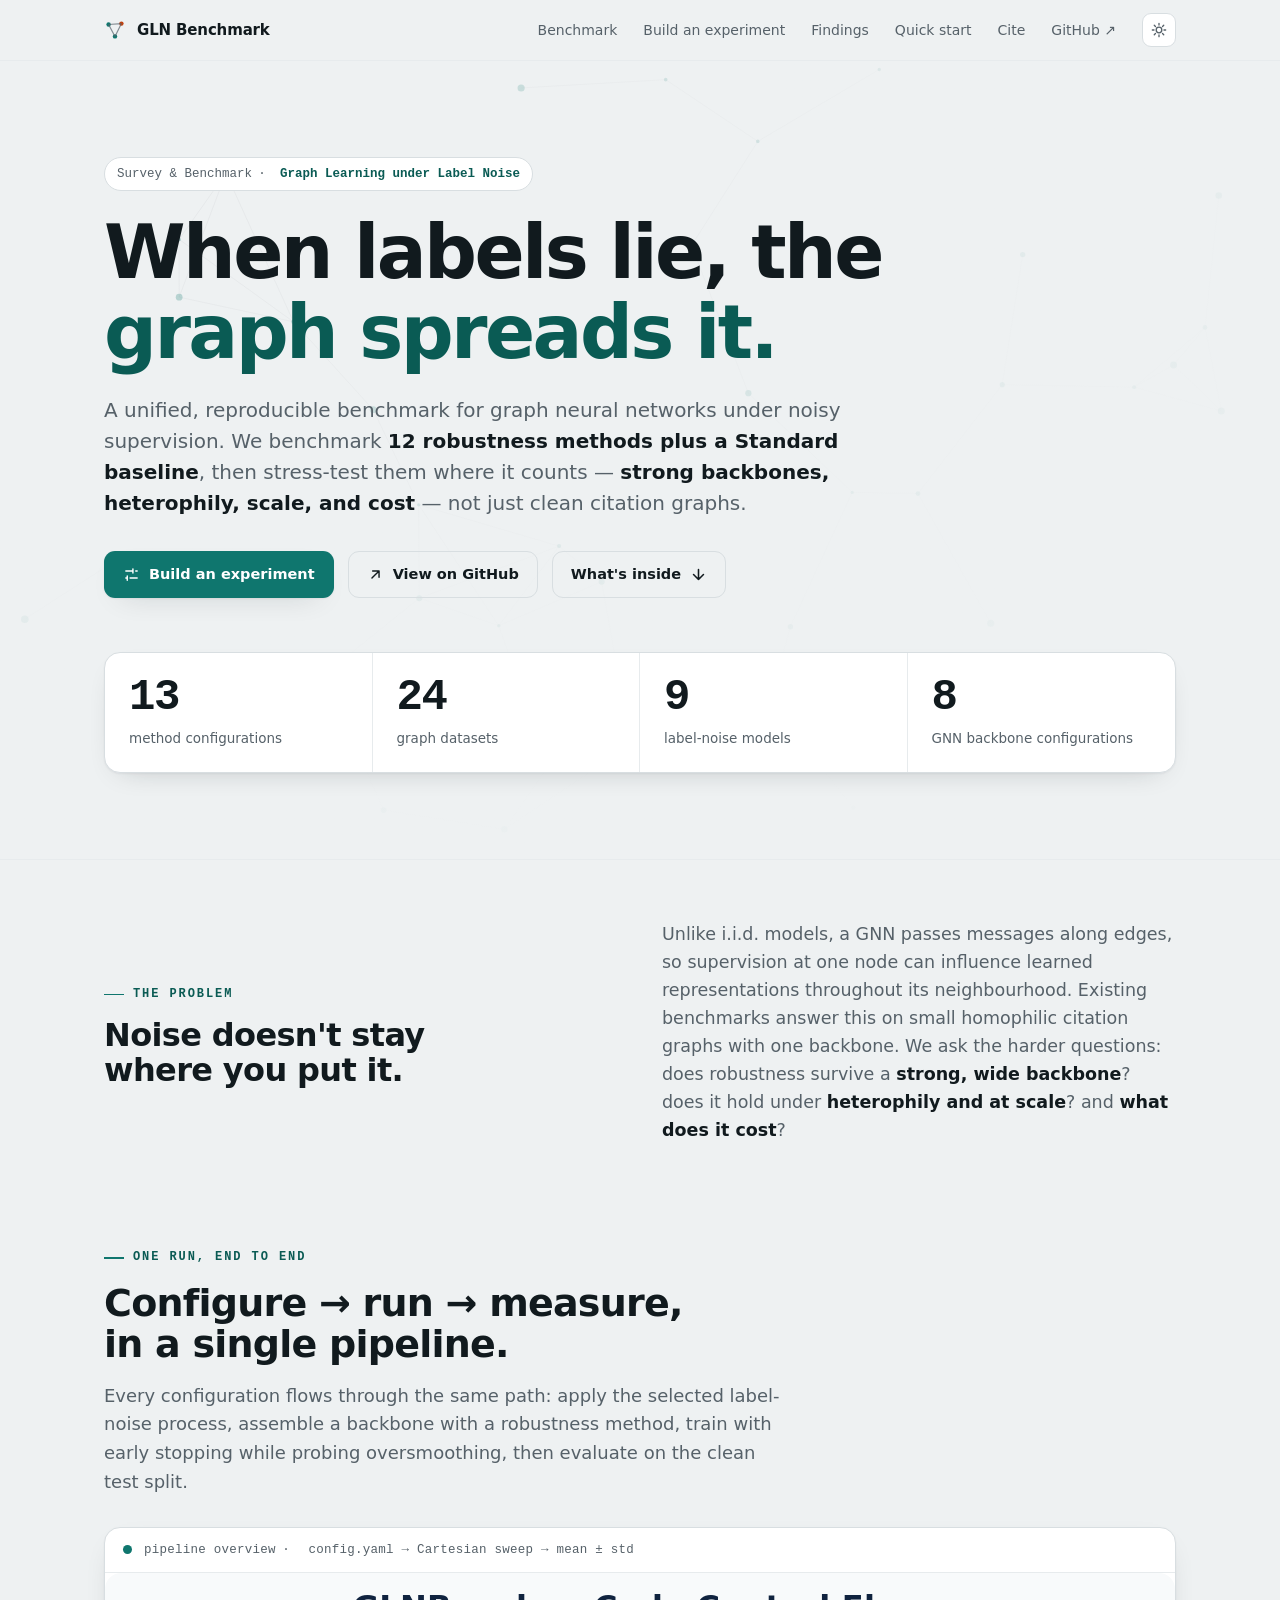
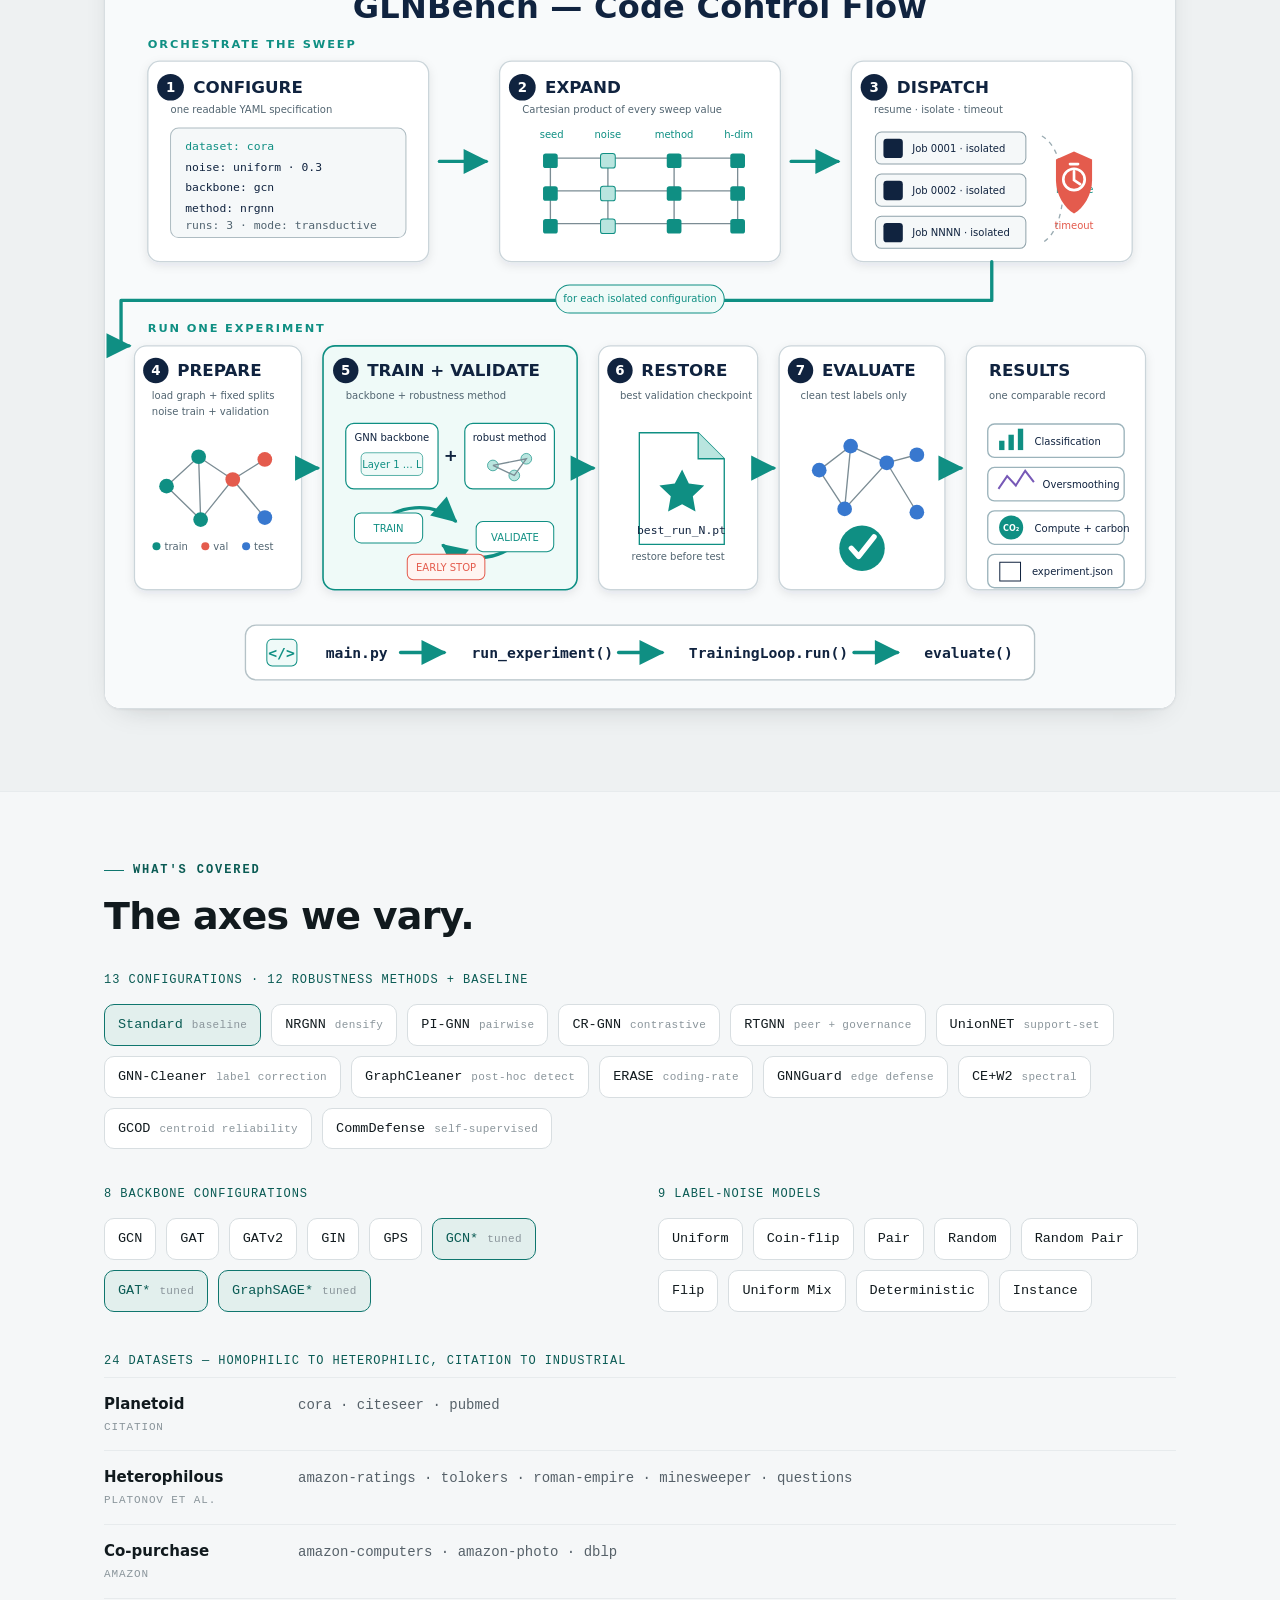
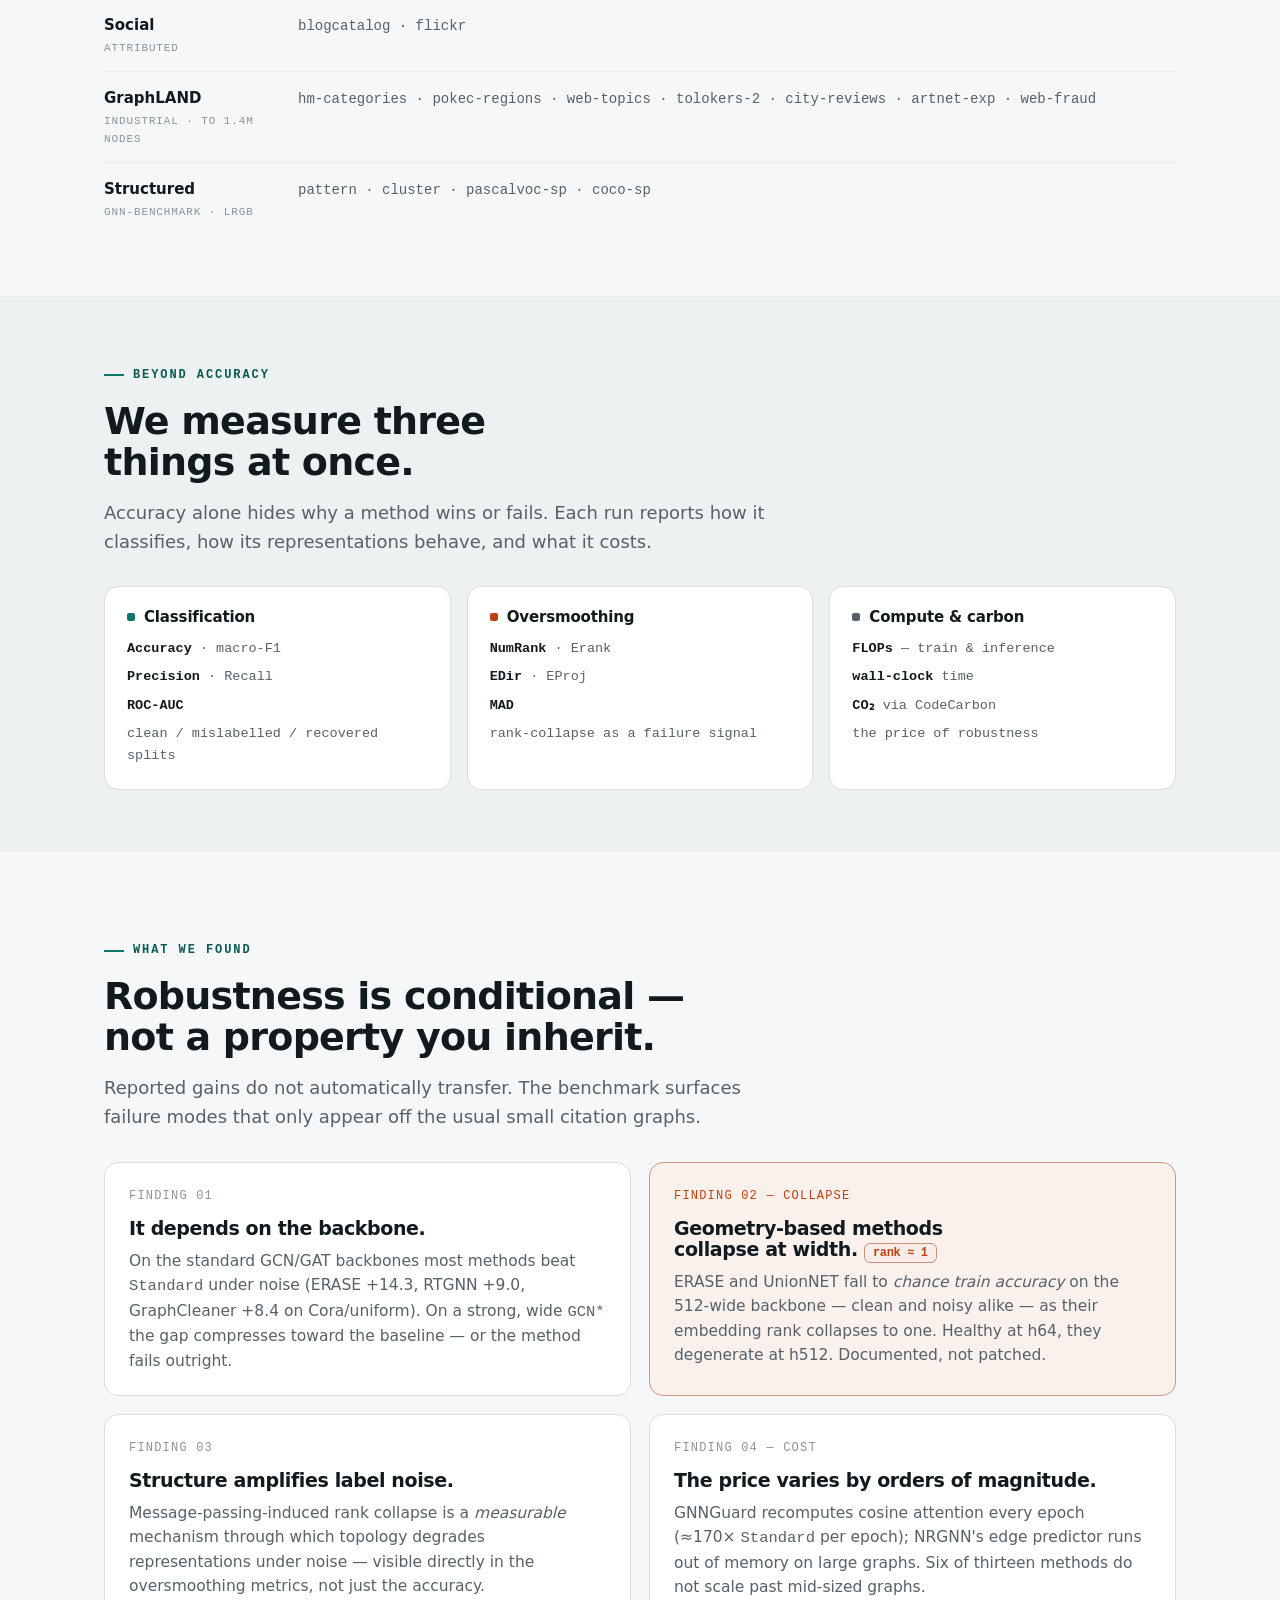
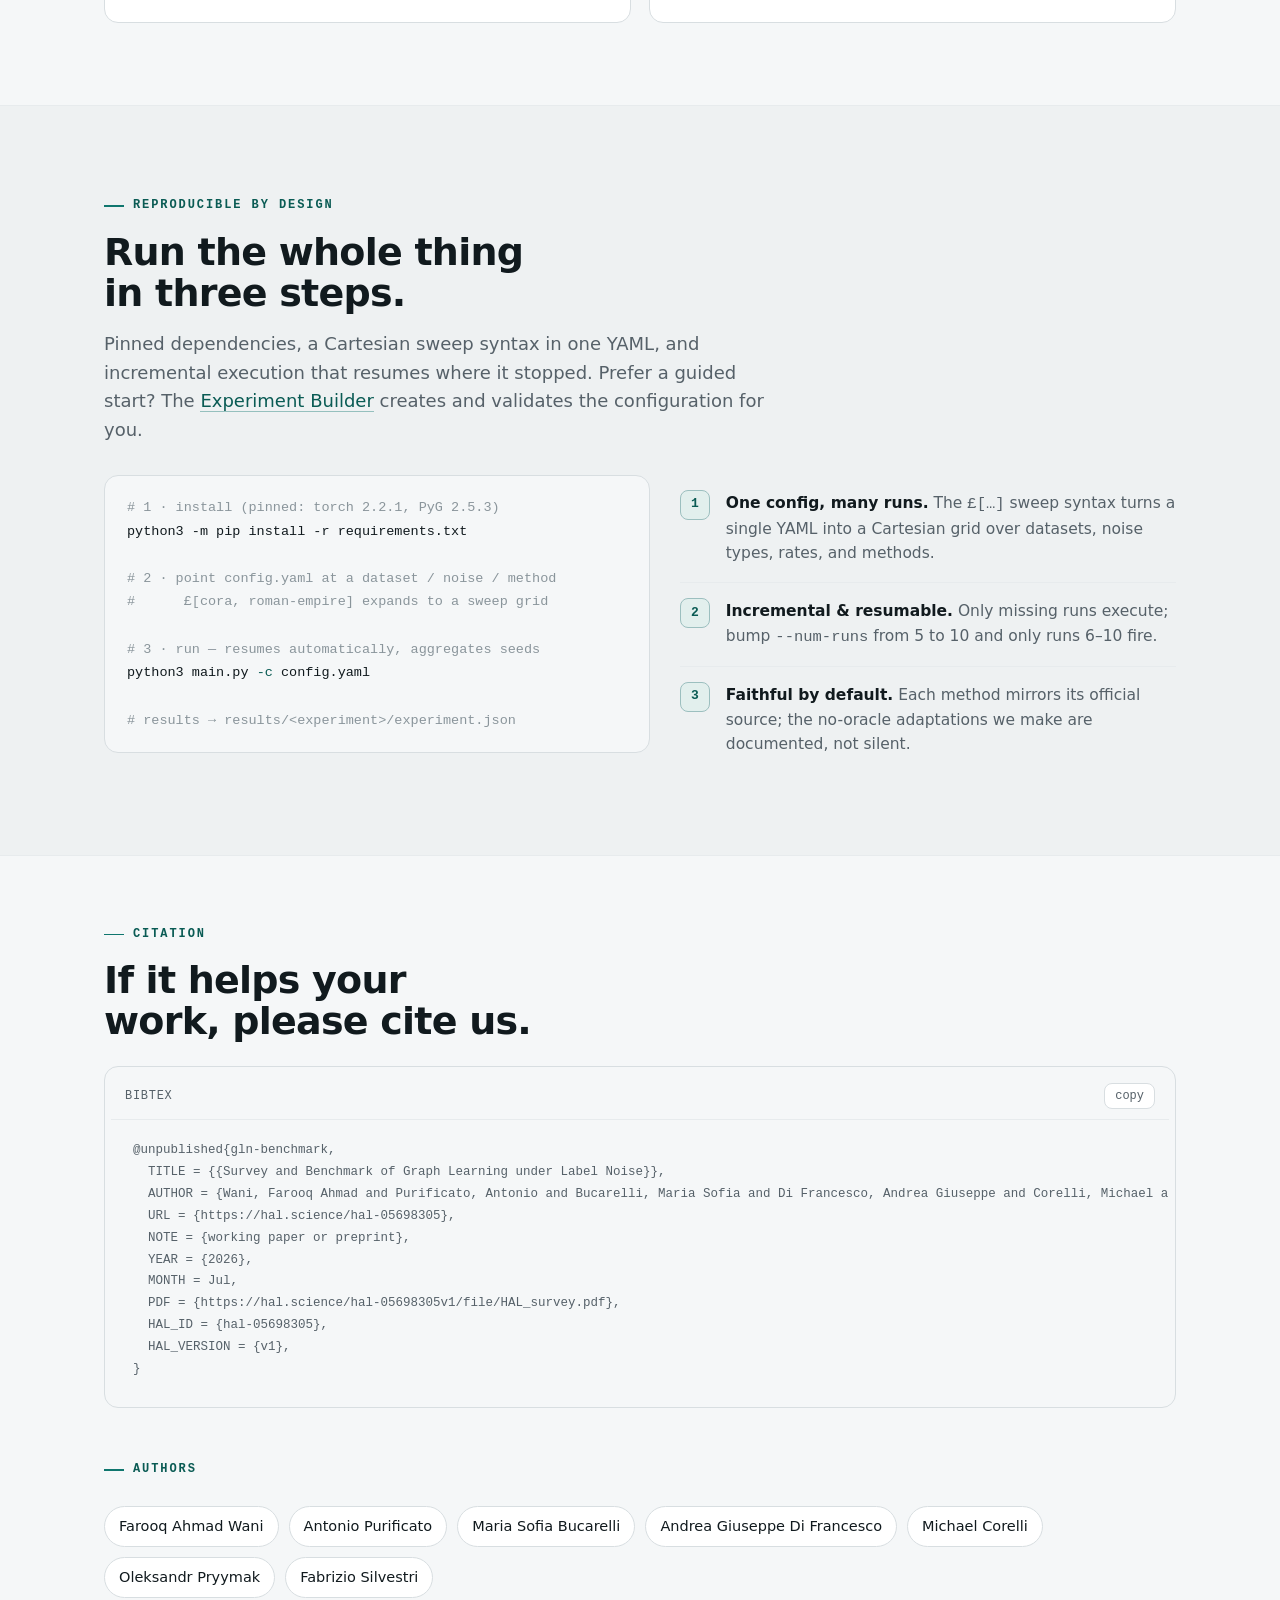
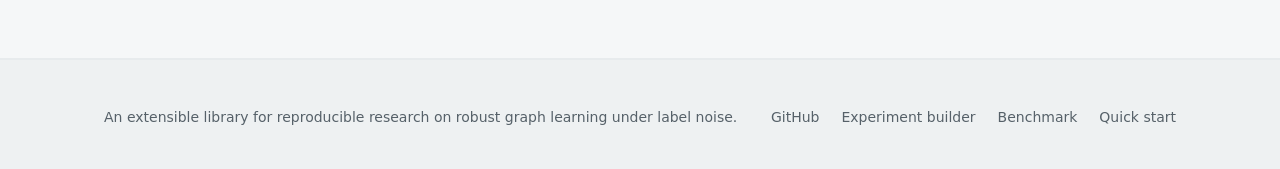
==== commit 091f57e3: "Revise citation entry in index.html Updated citation format and added additional fields for unpublis" ====
--- a/index.html
+++ b/index.html
@@ -469,12 +469,16 @@
     <div class="sechead"><h2>If it helps your work, please cite us.</h2></div>
     <div class="cite" style="margin-top:24px">
       <div class="top"><span>bibtex</span><button class="copybtn" id="copyCite" type="button" aria-live="polite">copy</button></div>
-      <pre id="citeText">@misc{gln-benchmark,
-  title  = {Survey and Benchmark of Graph Learning under Label Noise},
-  author = {Wani, Farooq Ahmad and Purificato, Antonio and Bucarelli, Maria Sofia and Di Francesco, Andrea Giuseppe
-            and Corelli, Michael and Pryymak, Oleksandr and Silvestri, Fabrizio},
-  year   = {2026},
-  note   = {Code: github.com/GLNBench/GLNBench}
+      <pre id="citeText">@unpublished{gln-benchmark,
+  TITLE = {{Survey and Benchmark of Graph Learning under Label Noise}},
+  AUTHOR = {Wani, Farooq Ahmad and Purificato, Antonio and Bucarelli, Maria Sofia and Di Francesco, Andrea Giuseppe and Corelli, Michael and Pryymak, Oleksandr and Silvestri, Fabrizio},
+  URL = {https://hal.science/hal-05698305},
+  NOTE = {working paper or preprint},
+  YEAR = {2026},
+  MONTH = Jul,
+  PDF = {https://hal.science/hal-05698305v1/file/HAL_survey.pdf},
+  HAL_ID = {hal-05698305},
+  HAL_VERSION = {v1},
 }</pre>
     </div>
 
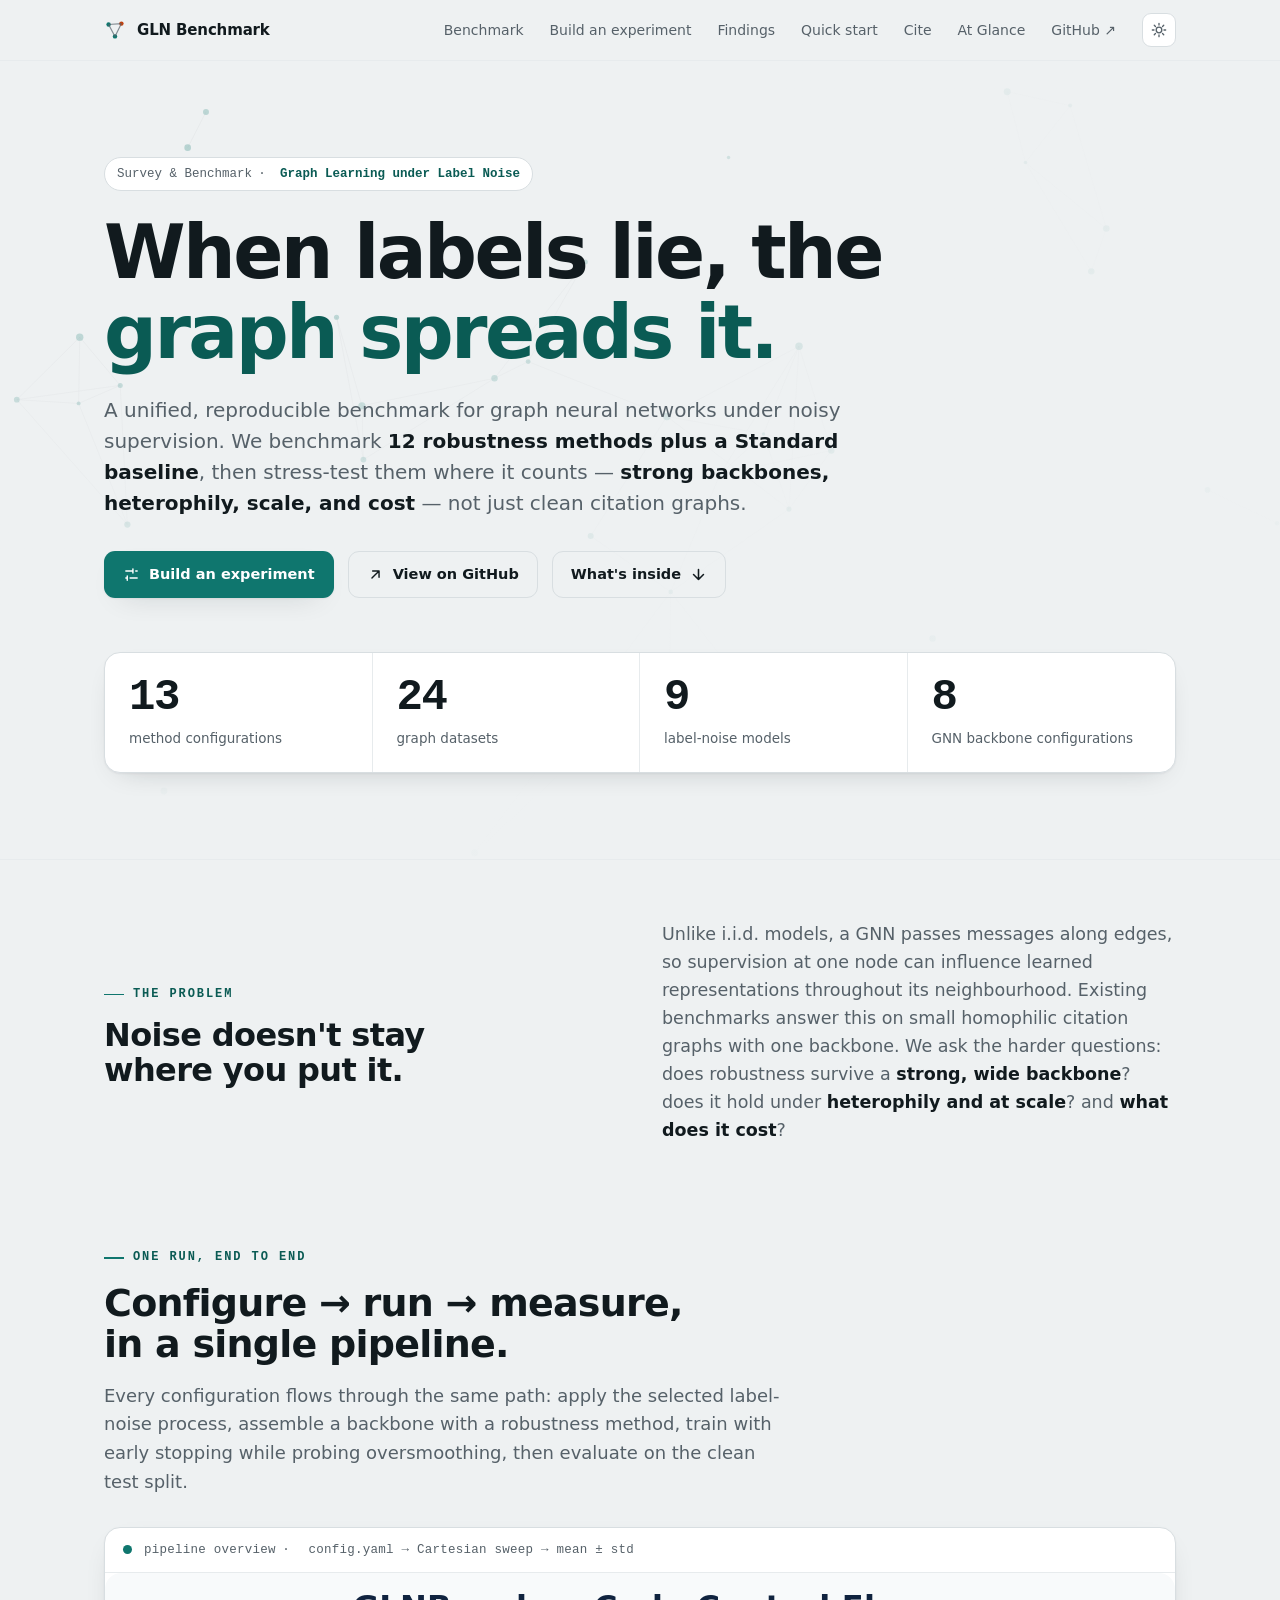
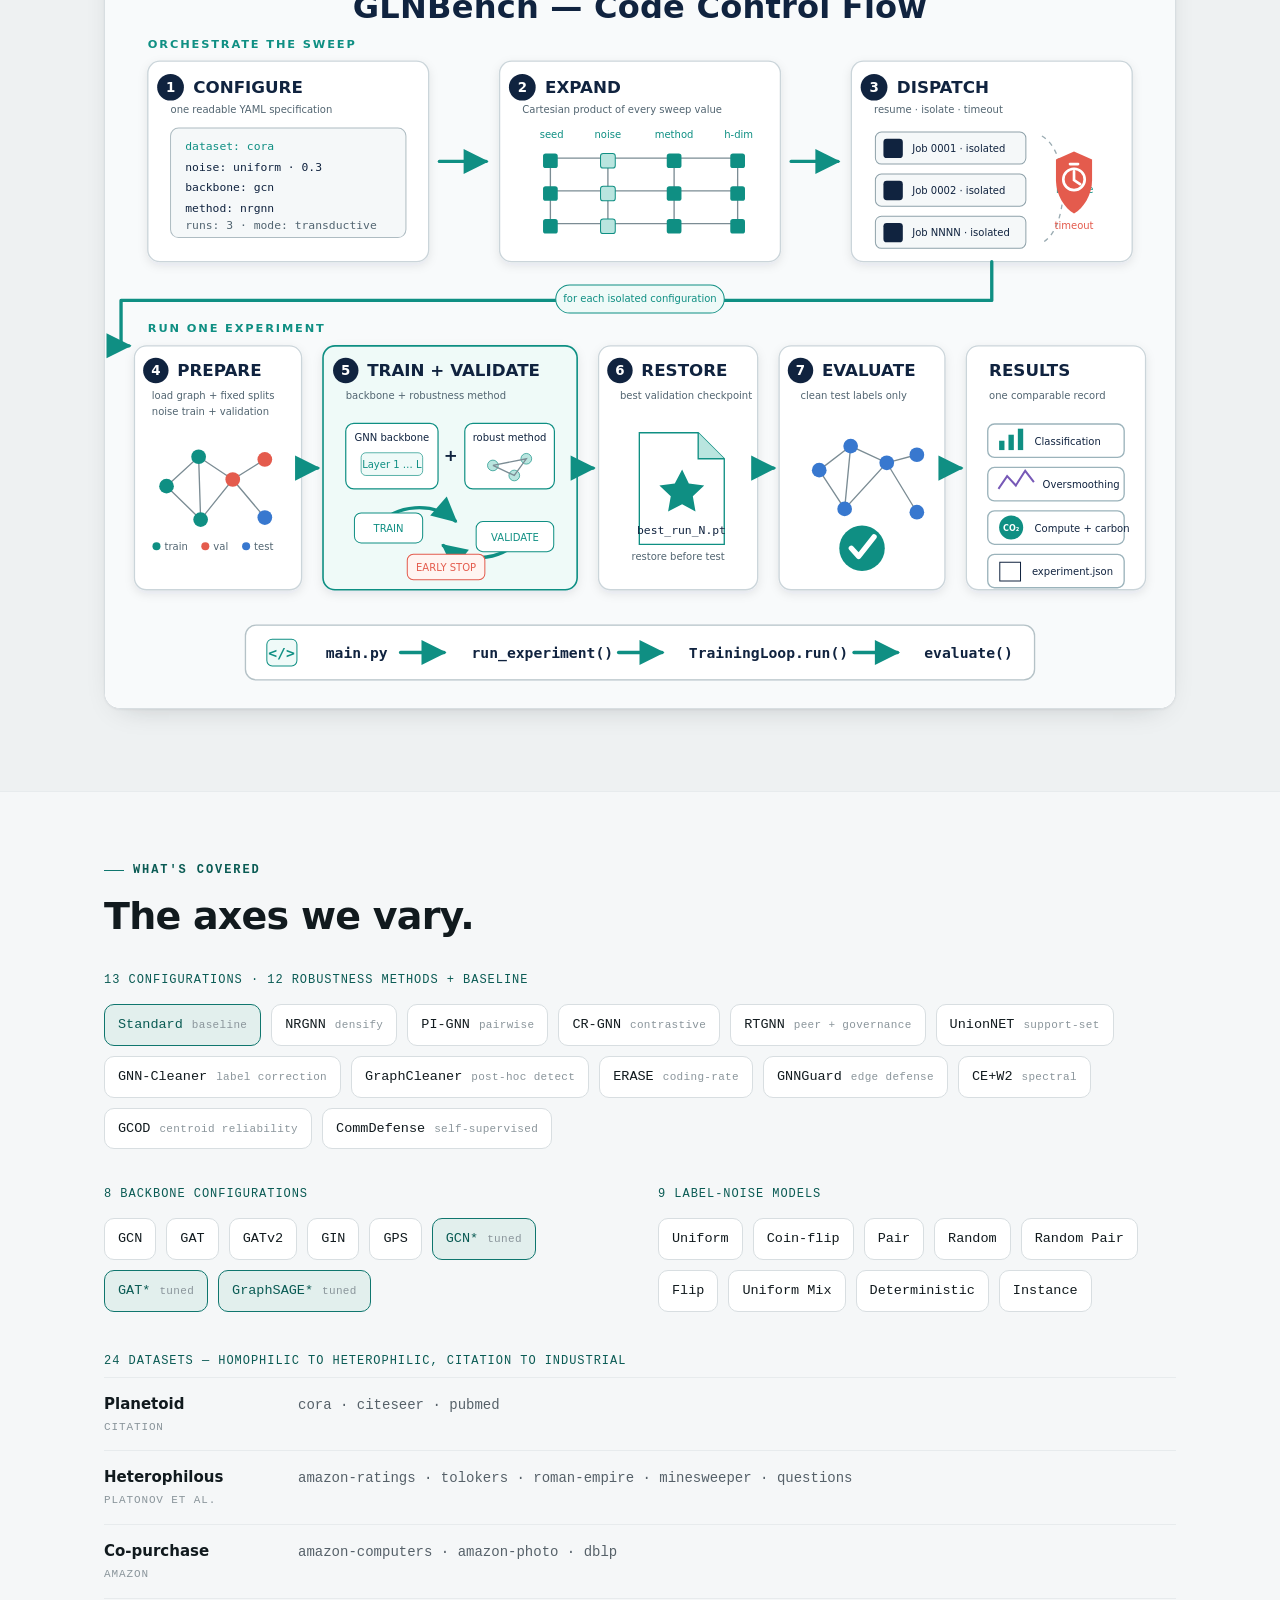
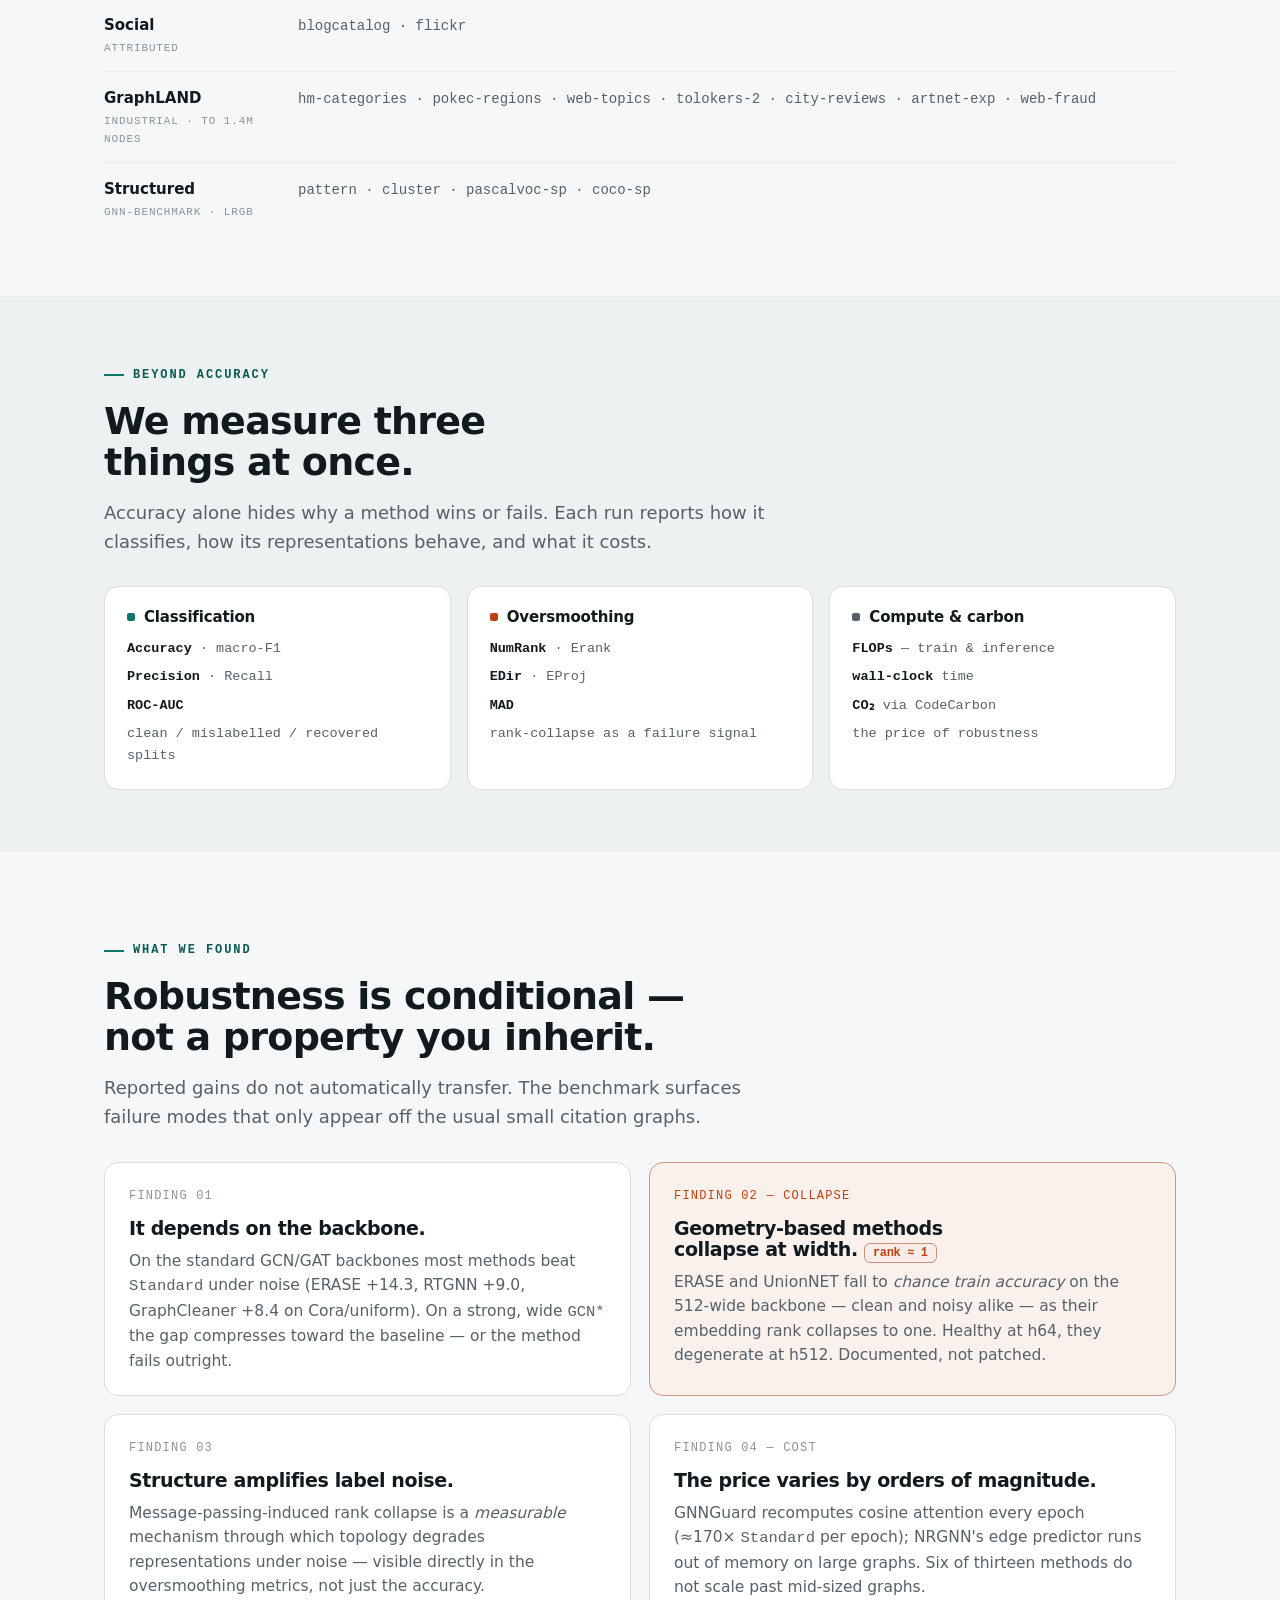
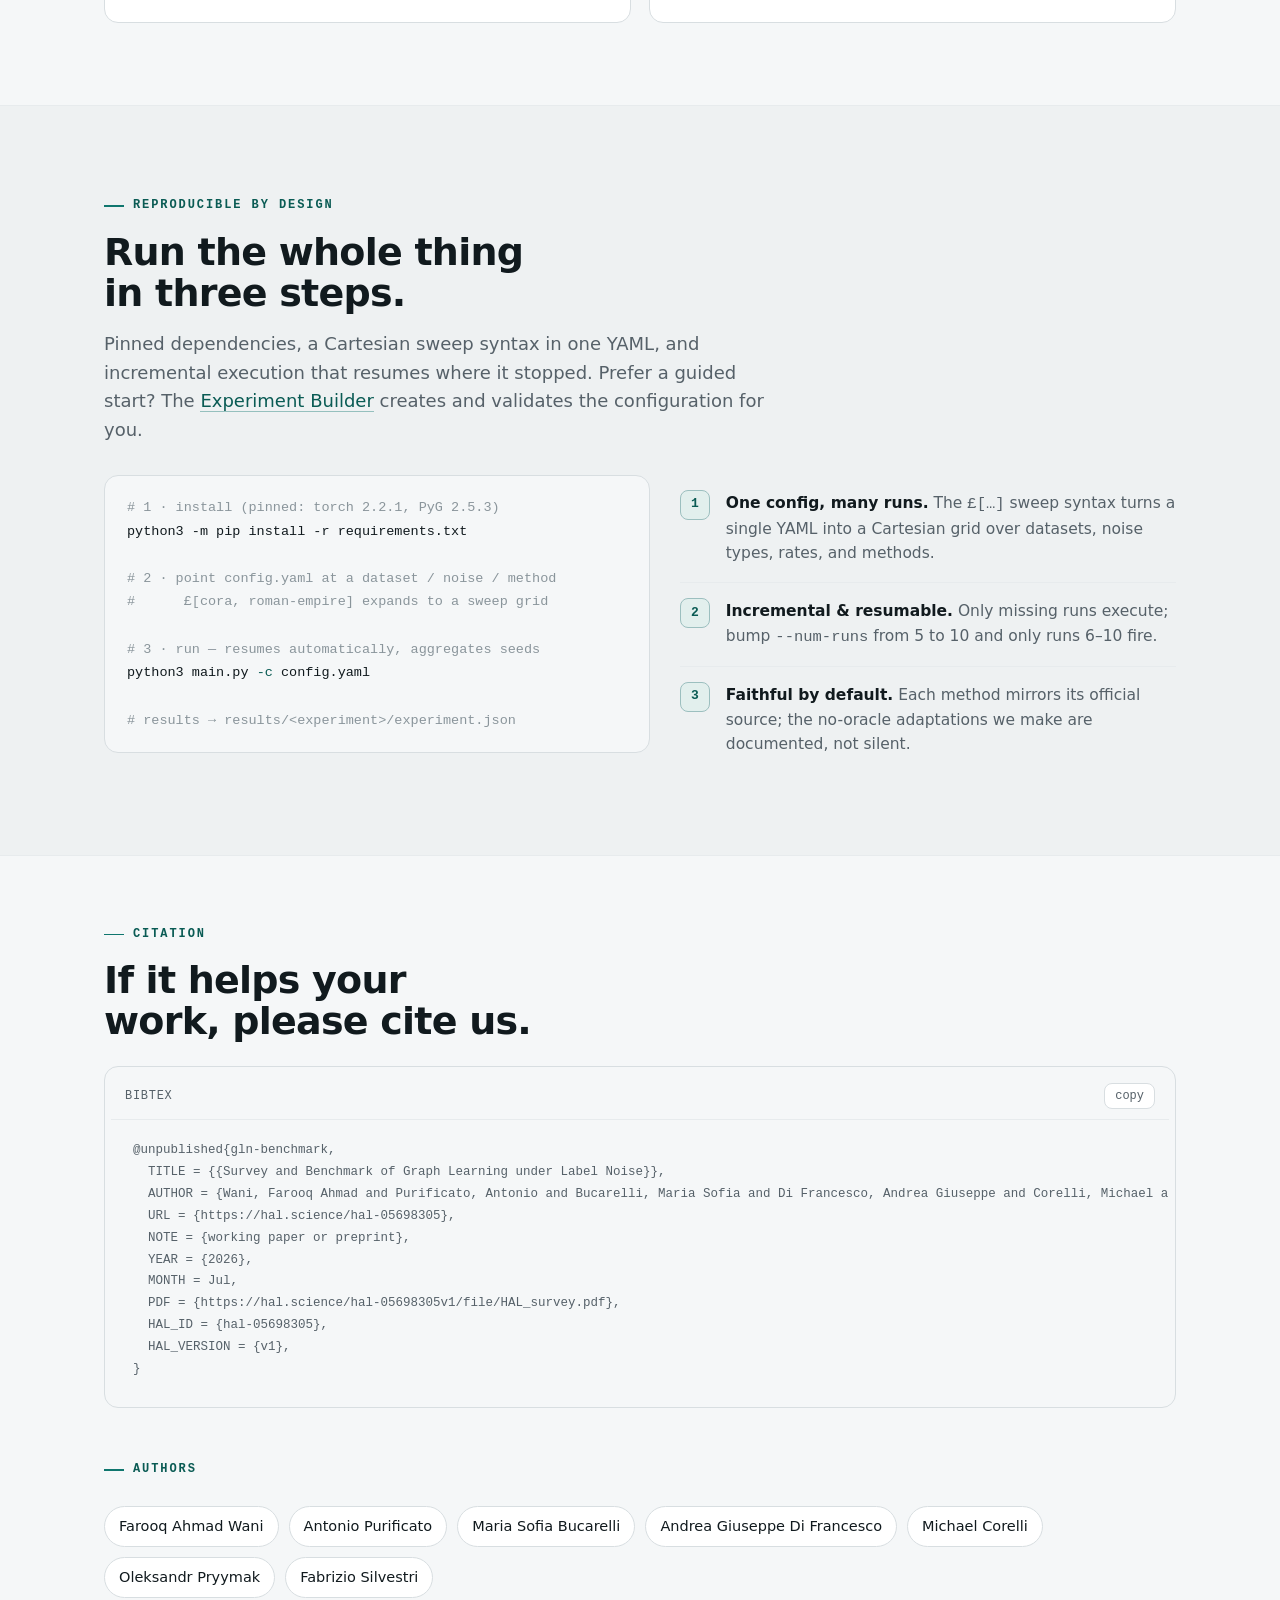
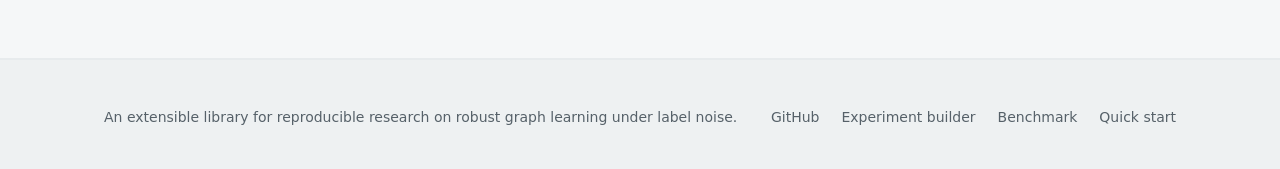
==== commit 31463d62: "Add link to 'At Glance' in index.html" ====
--- a/index.html
+++ b/index.html
@@ -277,6 +277,7 @@
       <a href="#findings">Findings</a>
       <a href="#start">Quick start</a>
       <a href="#cite">Cite</a>
+      <a href="https://glnbench.github.io/GLNBench/">At Glance</a>
       <a class="gh" href="https://github.com/GLNBench/GLNBench">GitHub&nbsp;&#8599;</a>
       <button class="toolbtn" id="themeToggle" type="button" aria-label="Toggle color theme" aria-pressed="false" title="Toggle theme">
         <svg width="16" height="16" viewBox="0 0 24 24" fill="none" stroke="currentColor" stroke-width="2" stroke-linecap="round"><circle cx="12" cy="12" r="4.2"/><path d="M12 2v2.5M12 19.5V22M2 12h2.5M19.5 12H22M4.9 4.9l1.8 1.8M17.3 17.3l1.8 1.8M19.1 4.9l-1.8 1.8M6.7 17.3l-1.8 1.8"/></svg>
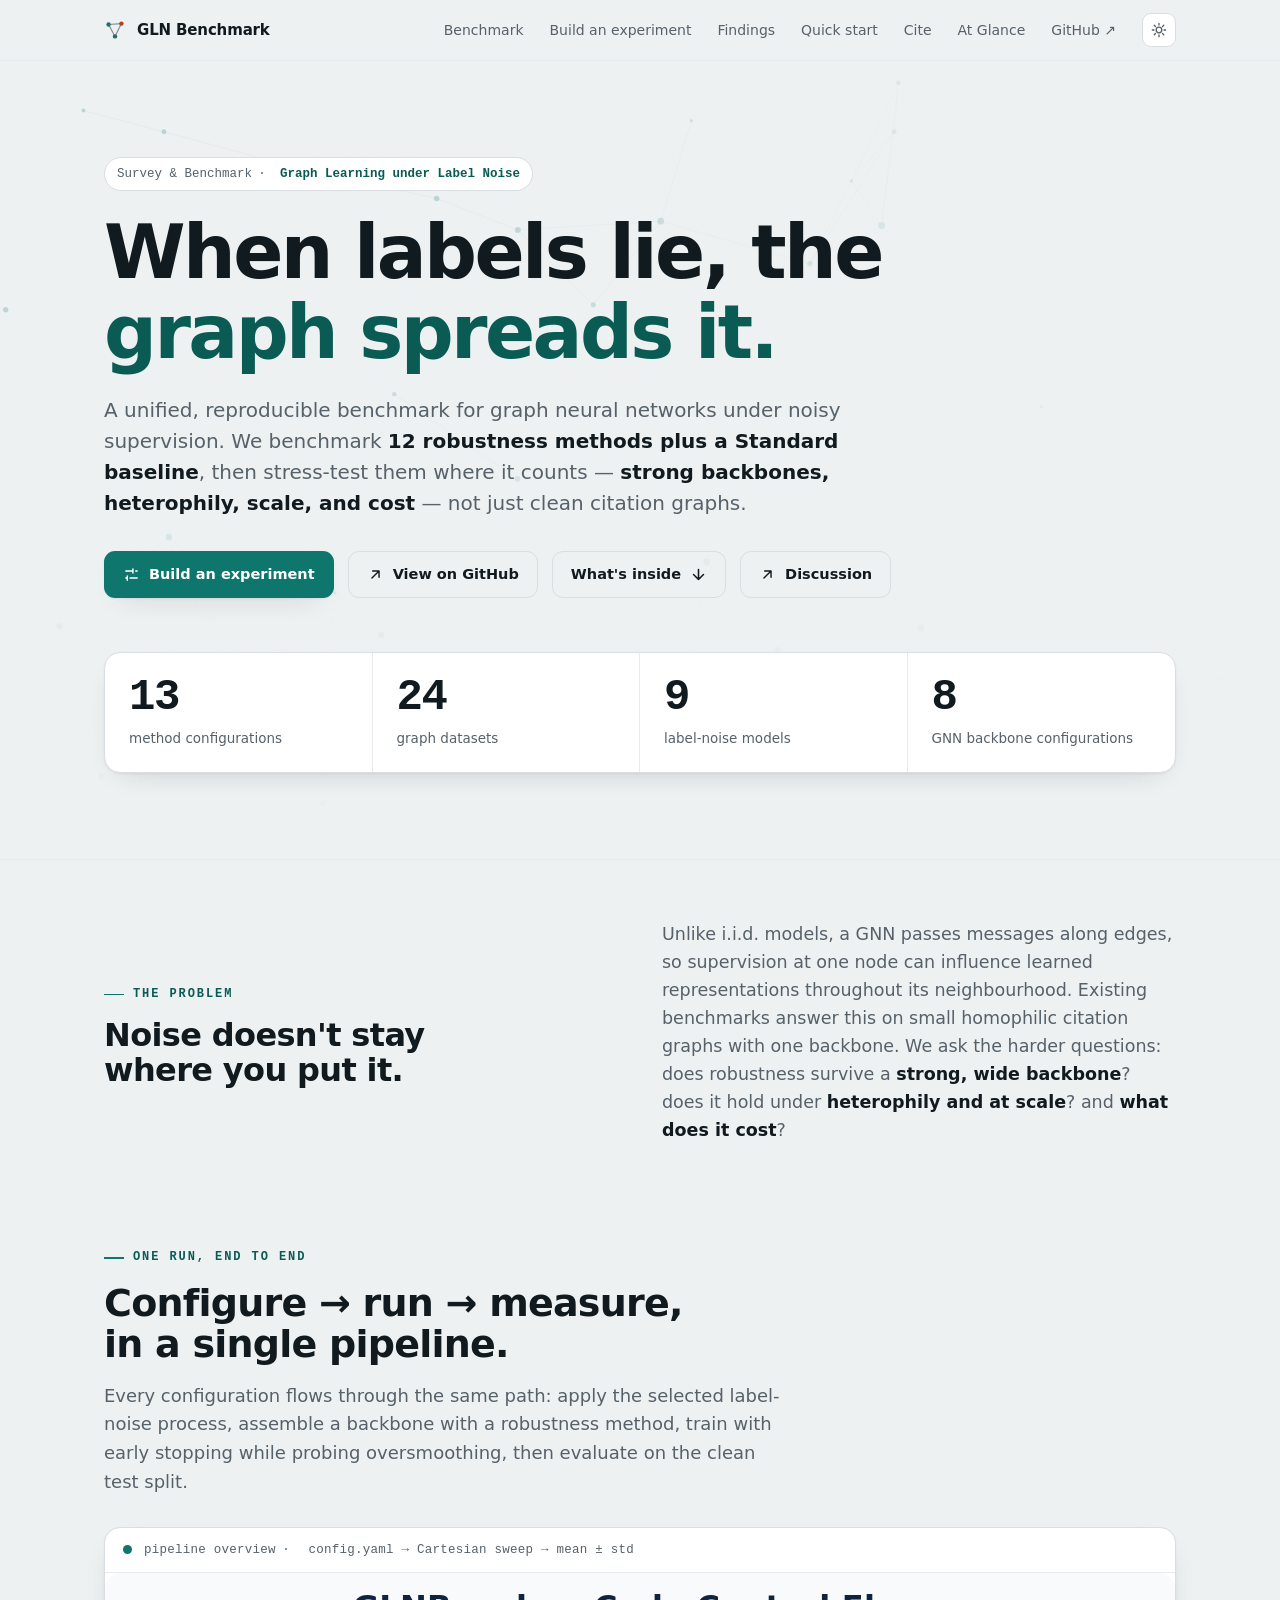
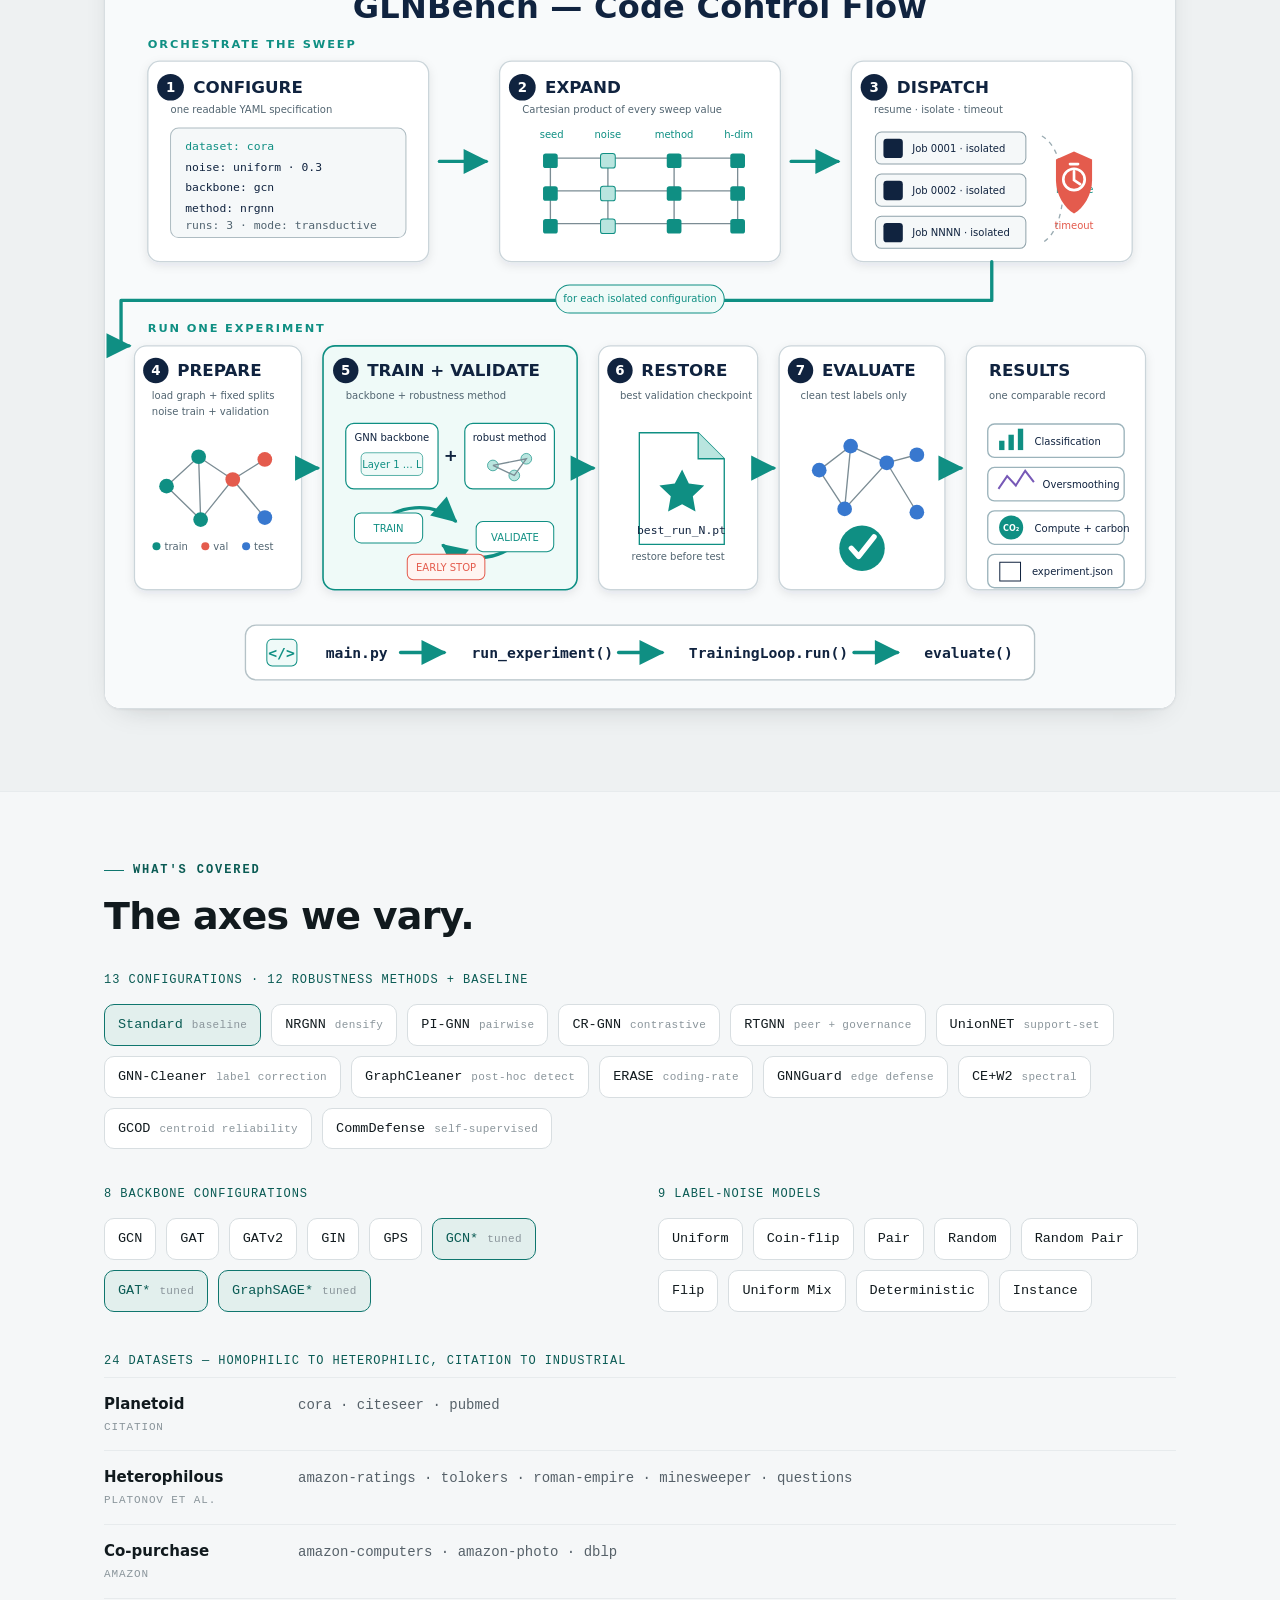
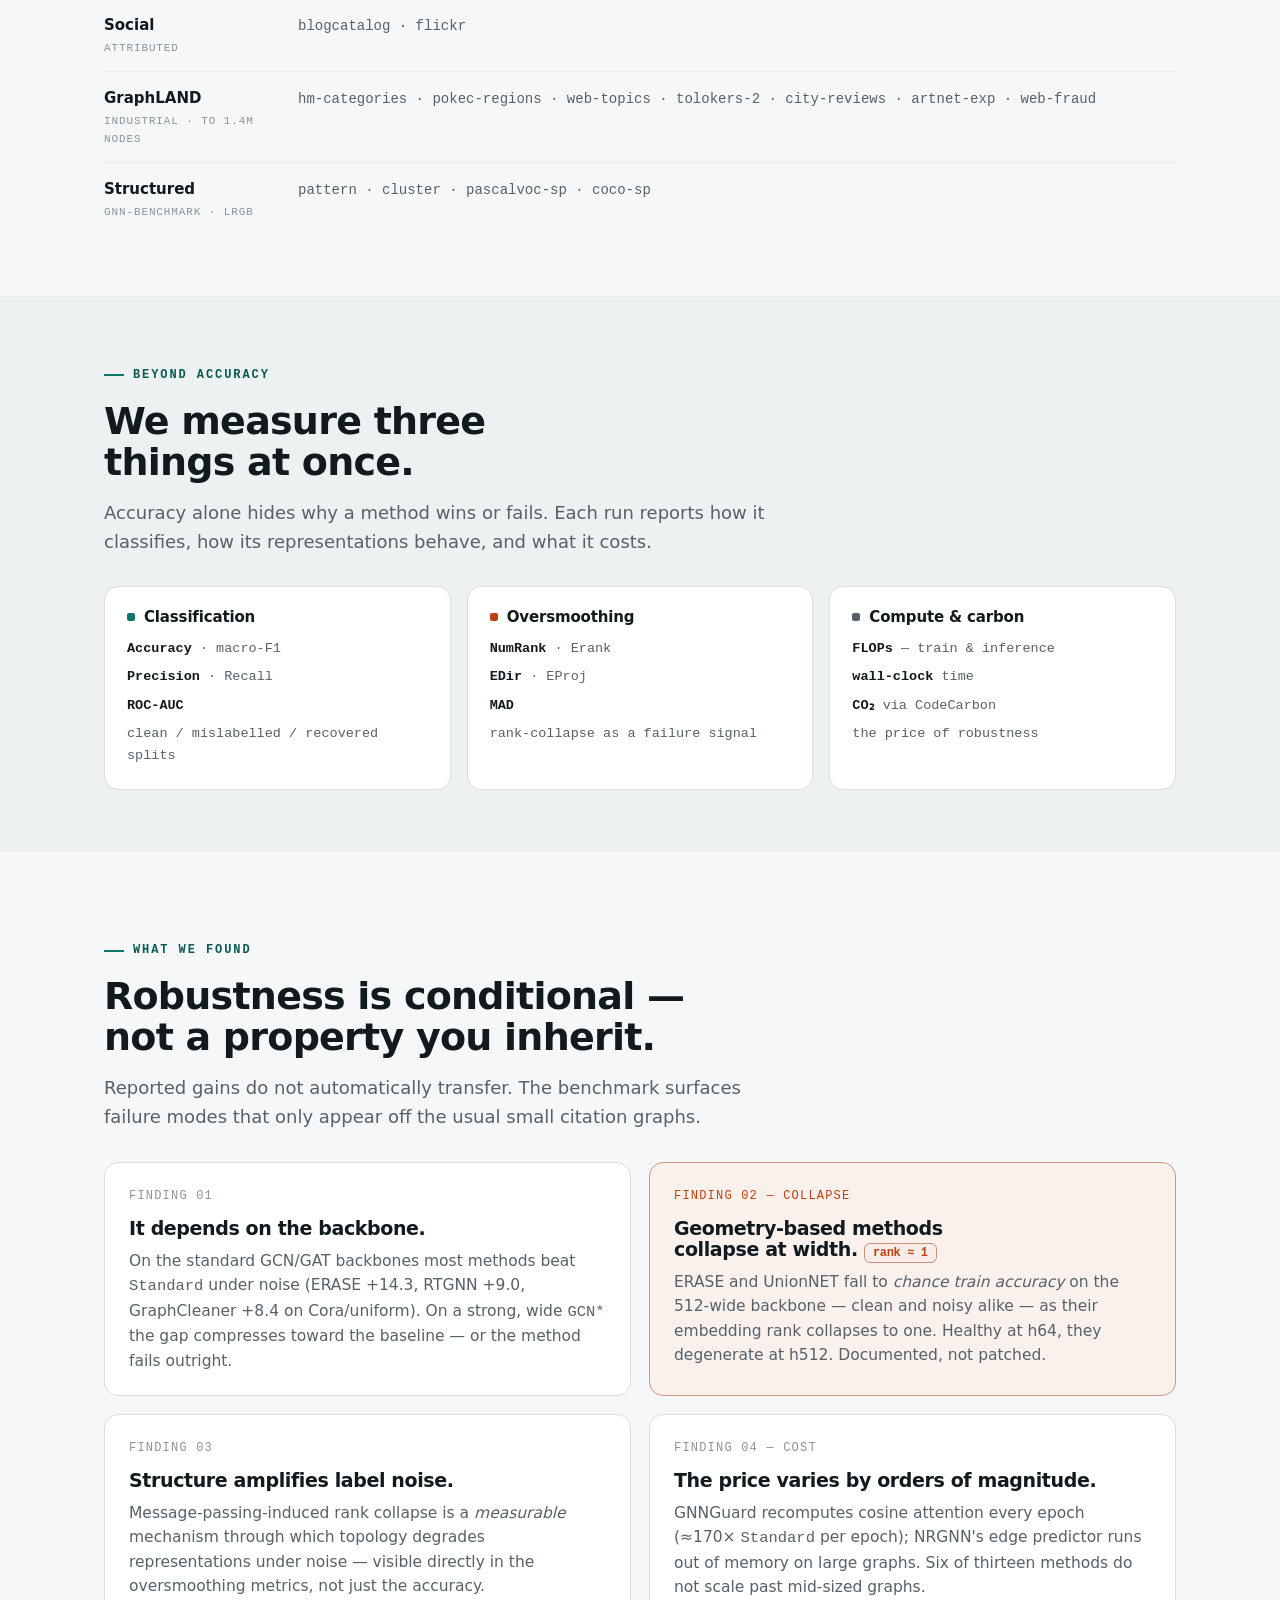
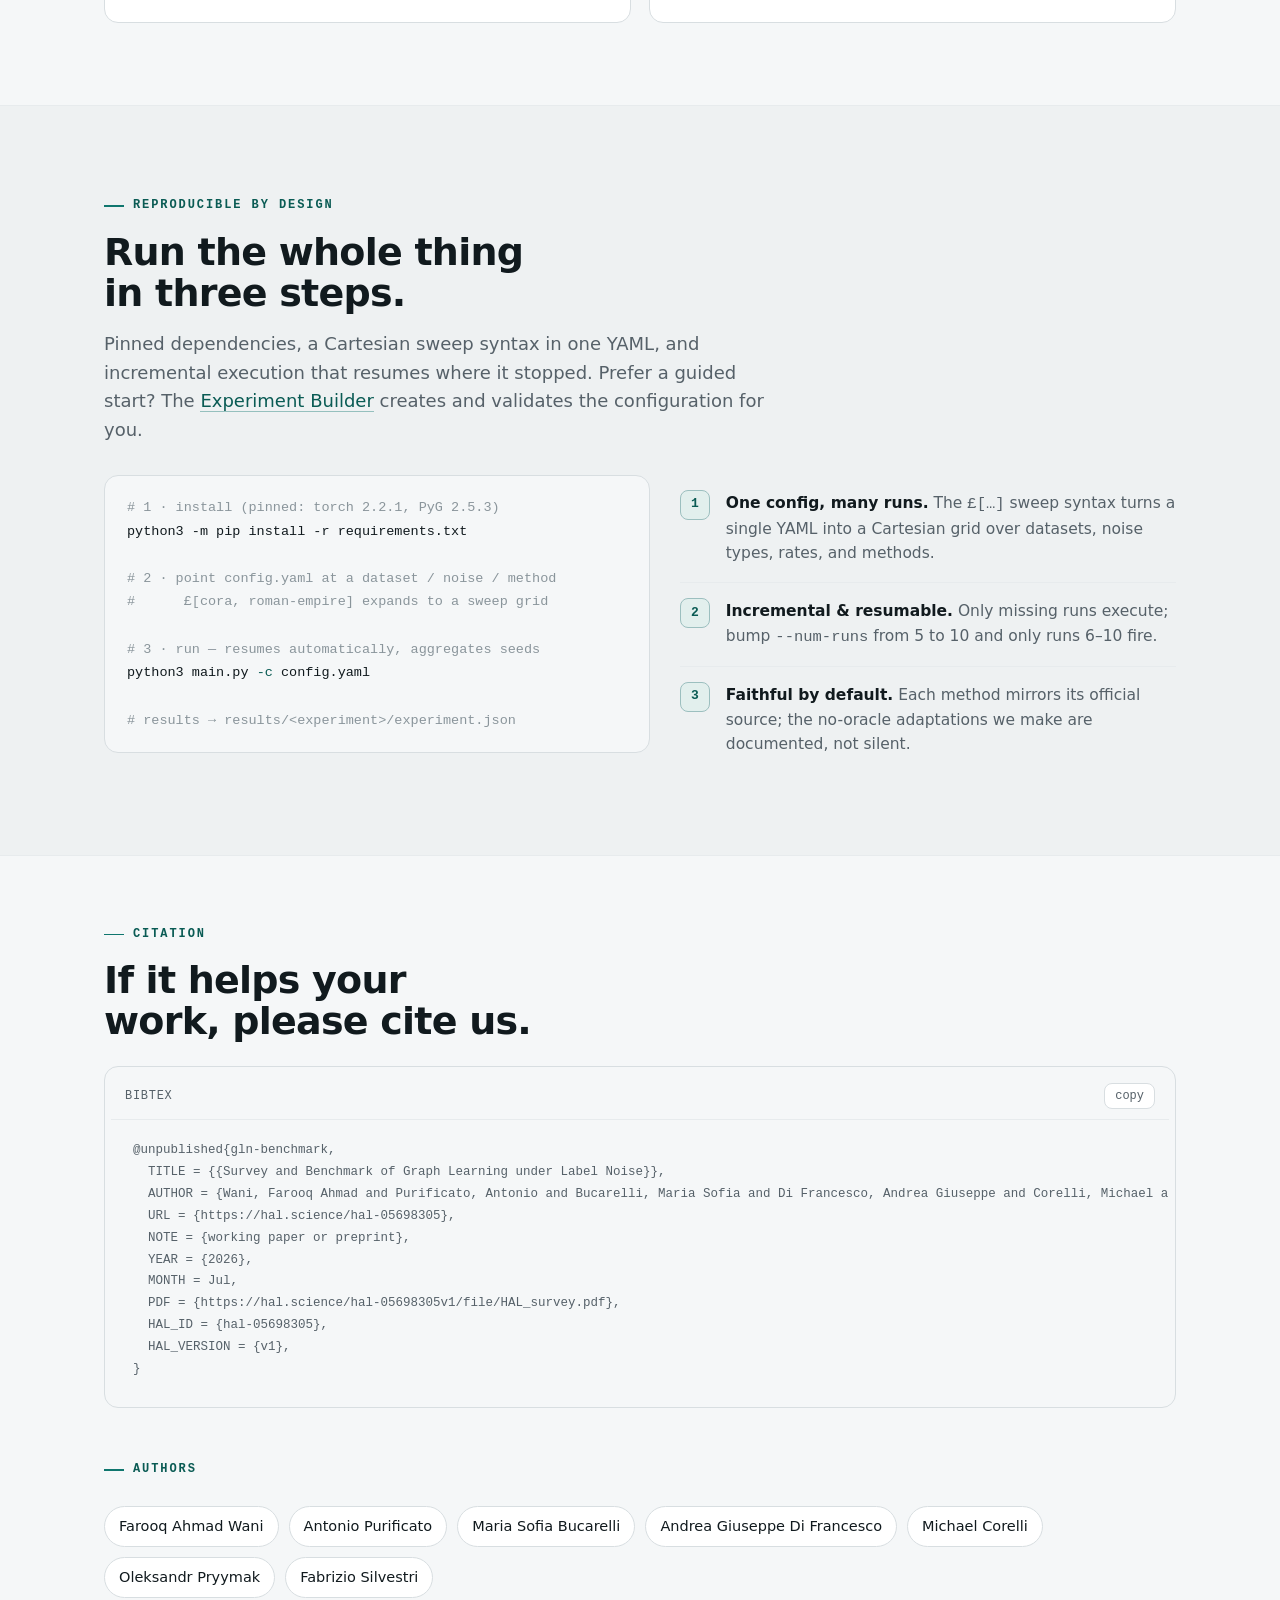
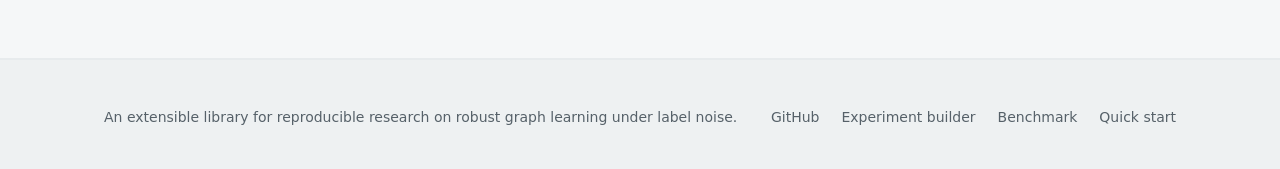
==== commit abae1c29: "Add discussion link to index.html" ====
--- a/index.html
+++ b/index.html
@@ -306,6 +306,10 @@
         What's inside
         <svg viewBox="0 0 24 24" fill="none" stroke="currentColor" stroke-width="2.2" stroke-linecap="round" stroke-linejoin="round"><path d="M12 5v14M5 12l7 7 7-7"/></svg>
       </a>
+      <a class="btn btn-ghost" href="https://github.com/GLNBench/GLNBench/discussions">
+        <svg viewBox="0 0 24 24" fill="none" stroke="currentColor" stroke-width="2" stroke-linecap="round" stroke-linejoin="round" aria-hidden="true"><path d="M7 17 17 7M8 7h9v9"/></svg>
+        Discussion
+      </a>
     </div>
 
     <div class="stats" role="list">
